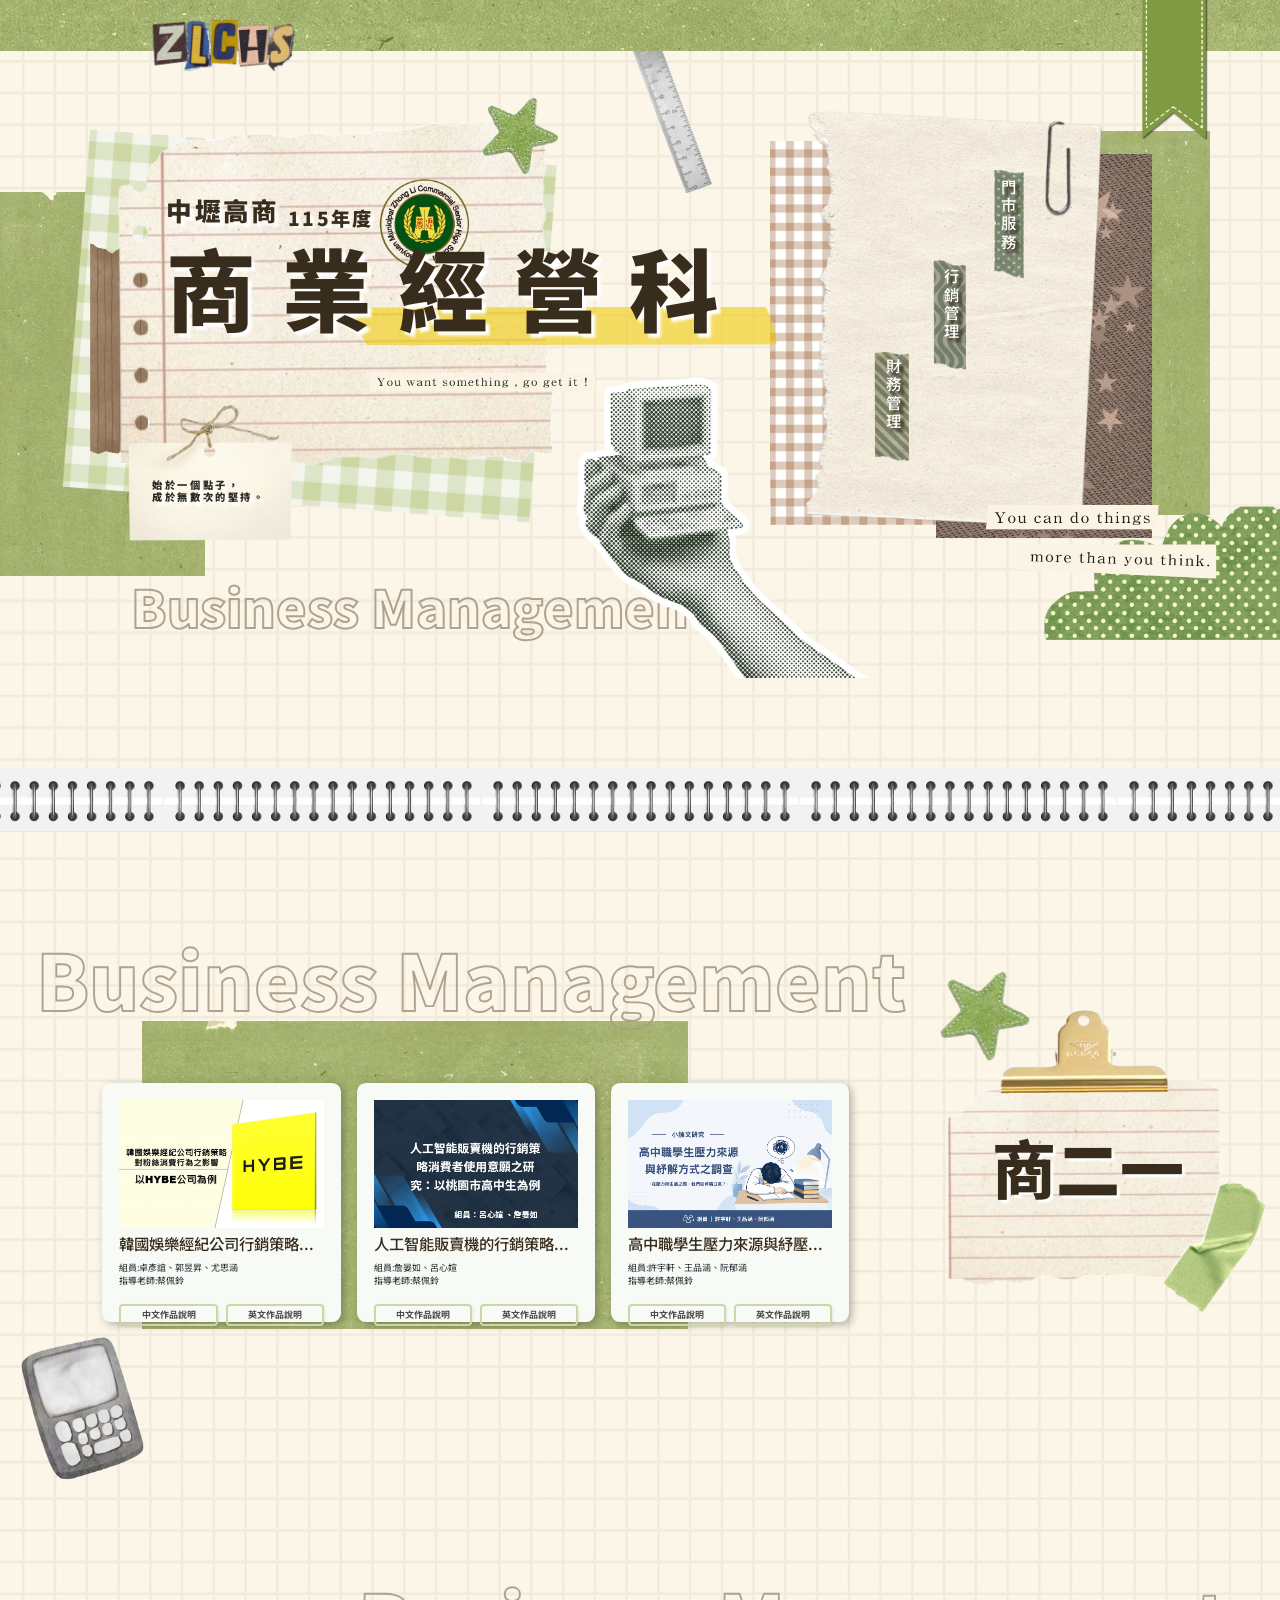
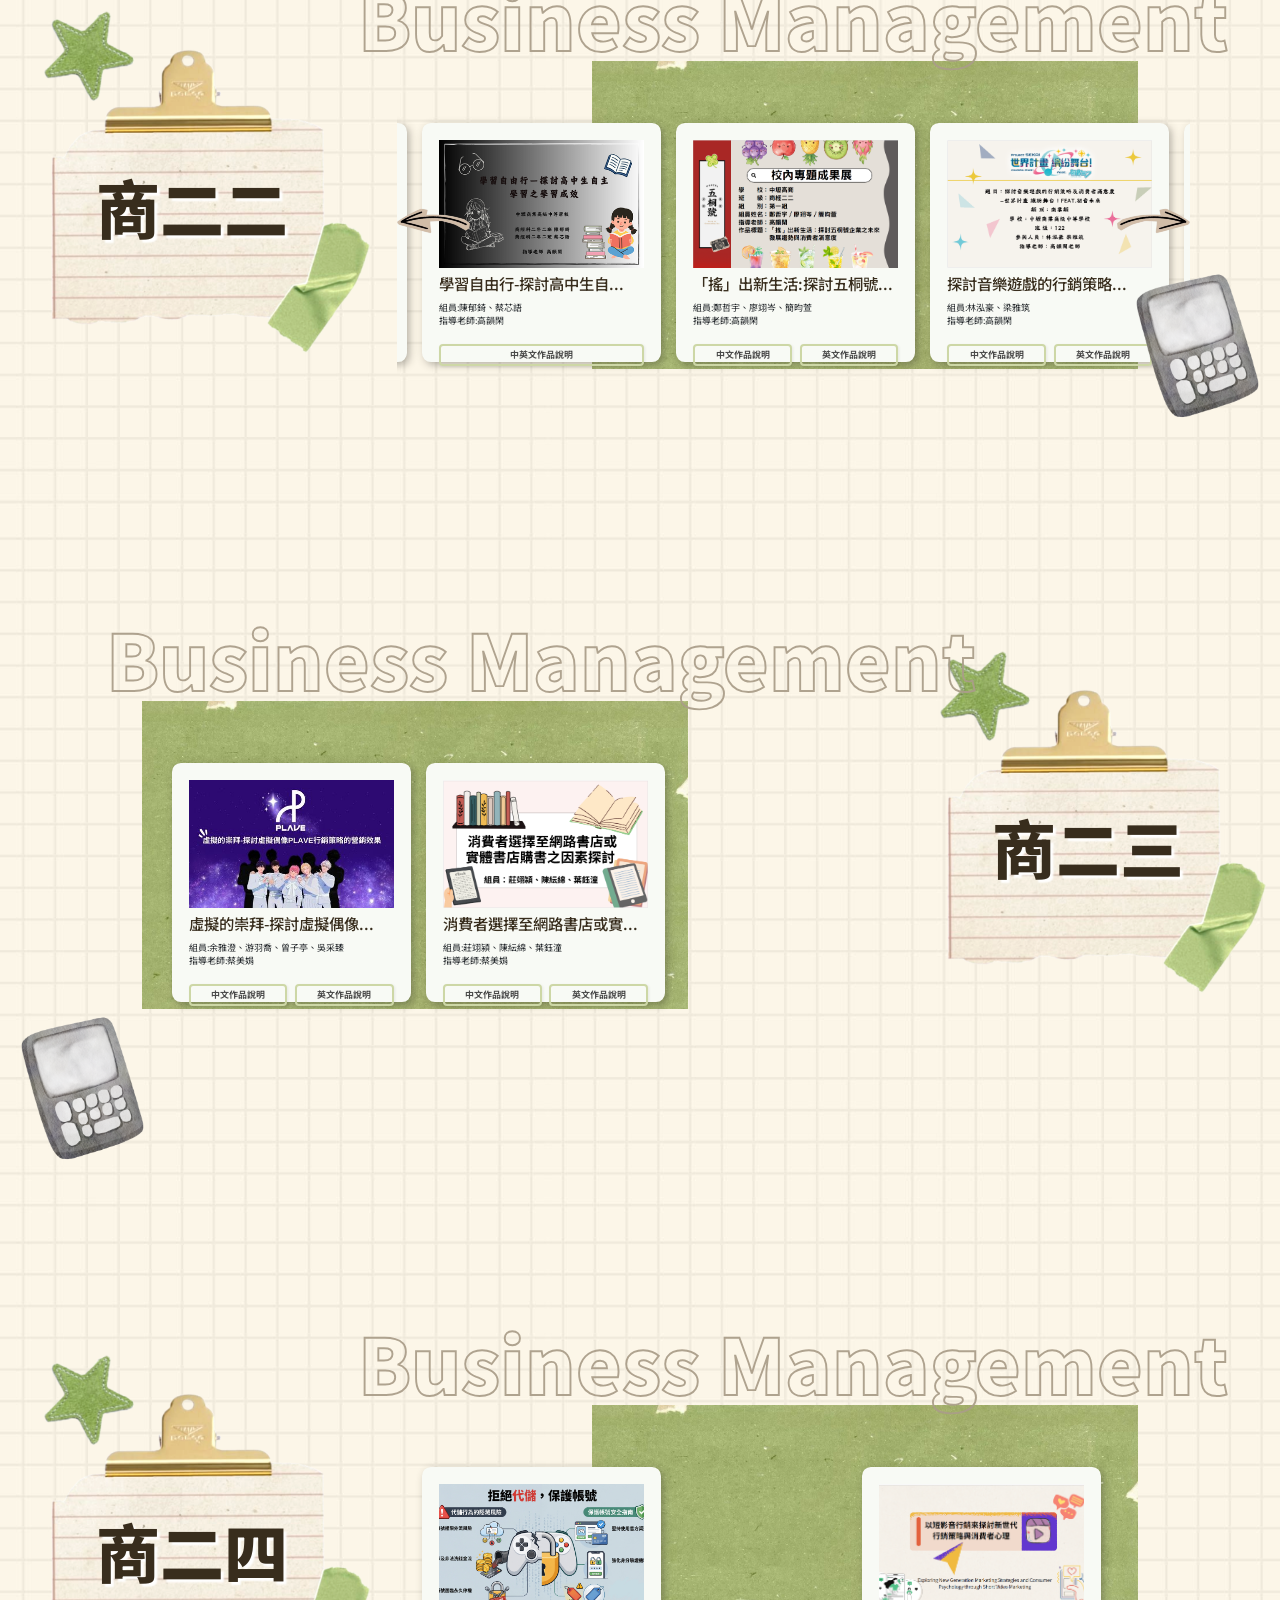
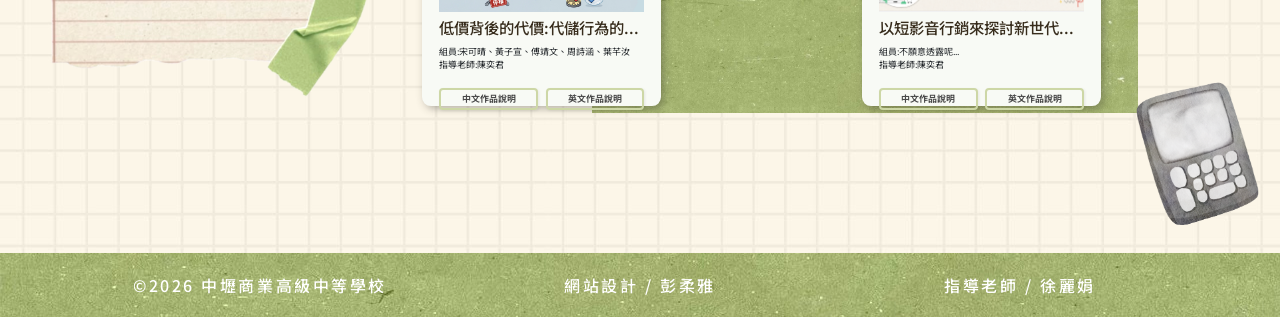
==== index-1.html @ 31d58d0d "Add files via upload" ====
<!DOCTYPE html>
<html lang="en">

<head>
  <meta charset="utf-8">
  <meta http-equiv="X-UA-Compatible" content="IE=edge">
  <meta name="viewport" content="width=device-width, initial-scale=1">
  <title>中壢高商成果展-商業經營科</title>
  <link href="css/bootstrap-5.3.8.css" rel="stylesheet">
  <link rel="preconnect" href="https://fonts.googleapis.com">
  <link rel="preconnect" href="https://fonts.gstatic.com" crossorigin>
  <link href="https://fonts.googleapis.com/css2?family=Noto+Sans+TC:wght@400;900&display=swap" rel="stylesheet">
  <link rel="stylesheet" href="https://cdn.jsdelivr.net/npm/swiper@11/swiper-bundle.min.css" />
  <link rel="stylesheet" href="css/style.css">
  <link rel="stylesheet" href="css/stylephone.css">
  <link rel="stylesheet" href="index.html">
  <link rel="stylesheet" href="index-2.html">
  <link rel="stylesheet" href="index-4.html">
</head>

<body>

  <nav class="navbar">
    <div class="nav-container">
      <a href="index.html" class="nav-logo">
        <img src="images/LOGO.png" alt="成果展 LOGO">
      </a>

    </div>
    <button class="MANUB button_container" id="toggle">
      <img src="images/Menu.png" alt="" class="MANU">
    </button>
  </nav>



  <div class="overlay" id="overlay">
    <button type="button" class="overlay-close">✕</button>
    <nav>
      <ul>
        <li><a href="index-1.html">商業經營科</a></li>
        <li><a href="index-2.html">國際貿易科</a></li>
        <li><a href="index-4.html">資料處理科</a></li>
        <li><a href="index.html">回首頁</a></li>
      </ul>
    </nav>
  </div>






  <div>
    <div class="section-top"></div>
    <div class="notebook-binder"></div>
    <div class="section-bottom"></div>
  </div>

  <section id="S0">
    <div class="S0T">
      <h1 class="S0T1">中壢高商 <sub>115年度</sub></h1><br>
      <h1 class="S0T2 BIGT">商業經營科</h1>
    </div>
    <h2 class="S0ET">Business Management</h2>
    <div>
      <img src="images/GOOD1.png" alt="" class="GOOD">
      <img src="images/GOOD2.png" alt="" class="GOOD2">
      <img src="images/BG-title.png" alt="" class="BG1">
      <img src="images/Green paper with left grid.png" alt="" class="BG2">
      <img src="images/left green paper.jpg" alt="" class="BG3">
      <img src="images/left green paper.jpg" alt="" class="BG8">
      <img src="images/Right Green Garden Dots of Clouds Paper.png" alt="" class="BG4">
      <img src="images/Right brown grid paper.jfif" alt="" class="BG7">
      <img src="images/Right brown star paper.png" alt="" class="BG6">
      <img src="images/Right white paper.png" alt="" class="BG5">
      <img src="images/School emblem.png" alt="" class="SCHOOL">
      <img src="images/mark.png" alt="" class="BIBI">
      <img src="images/tape.png" alt="" class="DAI2">


      <img src="images/green tape1.png" alt="" class="TT1">
      <h5 class="TT1 TTT">門<br>市<br>服<br>務</h5>
      <img src="images/green tape2.png" alt="" class="TT2">
      <h5 class="TT2 TTT">行<br>銷<br>管<br>理</h5>
      <img src="images/green tape3.png" alt="" class="TT3">
      <h5 class="TT3 TTT">財<br>務<br>管<br>理</h5>

      <img src="images/computer.png" alt="" class="DDD">
      <img src="images/ruler.png" alt="" class="ruler">
      <img src="images/Label.png" alt="" class="labelpaper">
      <h5 class="labelpaper LBT">始於一個點子，<br>成於無數次的堅持。</h5>
    </div>
  </section>

  <section id="S1">
    <div>
      <h1 class="STRRR">商二一</h1>
      <img src="images/SM-title.png" alt="" class="S1BG1">
      <h2 class="S1ET">Business Management</h2>
      <img src="images/右咖底.jfif" alt="" class="S1PHOTOBG" style="pointer-events: none !important; z-index: 1;">
      <img src="images/Lower green paper.jpg" alt="" class="S1PHOTOBG2"
        style="pointer-events: none !important; z-index: 1;">
    </div>

    <img src="images/calculator.png" class="adorn-L-1">


    <div class="carousel-section-1">
      <div class="carousel-container">
        <div class="swiper swiper-s1">
          <div class="swiper-wrapper">

            <div class="swiper-slide">
              <div class="photo">

                <img src="images/121-01-封.jpg" alt="照片1">

                <div class="photo-desc">
                  <h4>韓國娛樂經紀公司行銷策略...</h4>
                  <p>組員:卓彥誼、郭昱昇、尤思涵<br>指導老師:蔡佩鈴</p>
                </div>
                <div class="photo-buttons">
                  <a href="https://drive.google.com/file/d/12fS43kLxGUZCVprYsd-UBRw5vrFgcOxE/view?usp=sharing"
                    class="p-btn btn-slide" target="_blank">中文作品說明</a>
                  <a href="https://drive.google.com/file/d/1jZ7kNfwyOQwnmmurT25zo3vpKZniuUS_/view?usp=sharing"
                    class="p-btn btn-video" target="_blank">英文作品說明</a>
                </div>
              </div>
            </div>

            <div class="swiper-slide">
              <div class="photo">

                <img src="images/121-02-封.jpg" alt="照片2">

                <div class="photo-desc">
                  <h4>人工智能販賣機的行銷策略...</h4>
                  <p>組員:詹晏如、呂心媗<br>指導老師:蔡佩鈴</p>
                </div>
                <div class="photo-buttons">
                  <a href="https://drive.google.com/file/d/1VZL8INRFA2TCuuJnbAmezMTKLaK9kAHm/view?usp=sharing"
                    class="p-btn btn-slide" target="_blank">中文作品說明</a>
                  <a href="https://drive.google.com/file/d/1hFjEOc-gRJEGxgZlpGPuG_KptbMwL-xF/view?usp=sharing"
                    class="p-btn btn-video" target="_blank">英文作品說明</a>
                </div>
              </div>
            </div>

            <div class="swiper-slide">
              <div class="photo">

                <img src="images/121-03-封.JPG" alt="照片3">

                <div class="photo-desc">
                  <h4>高中職學生壓力來源與紓壓...</h4>
                  <p>組員:許宇軒、王品涵、阮郁涵<br>指導老師:蔡佩鈴</p>
                </div>
                <div class="photo-buttons">
                  <a href="https://drive.google.com/file/d/1ru2Dy6Odyyzer2QTGWu8CB1cLEusMMHx/view?usp=sharing"
                    class="p-btn btn-slide" target="_blank">中文作品說明</a>
                  <a href="https://drive.google.com/file/d/1nN2lYuHJerqzjEuvkB3BMSRcskixf4qc/view?usp=sharing"
                    class="p-btn btn-video" target="_blank">英文作品說明</a>
                </div>
              </div>
            </div>


          </div>
        </div>


      </div>
    </div>
    </div>
  </section>

  <section id="S2">
    <div>
      <h1 class="STLLL">商二二</h1>
      <img src="images/SM-title.png" alt="" class="S1BG2">
      <h2 class="S2ET">Business Management</h2>
      <img src="images/右咖底.jfif" alt="" class="S2PHOTOBG" style="pointer-events: none !important; z-index: 1;">
      <img src="images/Lower green paper.jpg" alt="" class="S2PHOTOBG2"
        style="pointer-events: none !important; z-index: 1;">

    </div>
    <img src="images/calculator.png" class="adorn-R">

    <div class="carousel-section-2">
      <div class="carousel-container">
        <div class="swiper swiper-s2">
          <div class="swiper-wrapper ">

            <div class="swiper-slide">
              <div class="photo">

                <img src="images/122-01-封面.png" alt="照片1">

                <div class="photo-desc">
                  <h4>「搖」出新生活:探討五桐號...</h4>
                  <p>組員:鄭哲宇、廖翊岑、簡昀萱<br>指導老師:高韻閑</p>
                </div>
                <div class="photo-buttons">
                  <a href="https://drive.google.com/file/d/1jYTlmbkck-EukeUP4HqJt61ES-Bo6Wlr/view?usp=sharing"
                    class="p-btn btn-slide" target="_blank">中文作品說明</a>
                  <a href="https://drive.google.com/file/d/120kRHw0H1Xhiyp4viBquq08ZGJAS75Pp/view?usp=sharing"
                    class="p-btn btn-video" target="_blank">英文作品說明</a>
                </div>
              </div>
            </div>

            <div class="swiper-slide">
              <div class="photo">

                <img src="images/122-02 封面 .png" alt="照片2">

                <div class="photo-desc">
                  <h4>探討音樂遊戲的行銷策略...</h4>
                  <p>組員:林泓豪、梁雅筑<br>指導老師:高韻閑</p>
                </div>
                <div class="photo-buttons">
                  <a href="https://drive.google.com/file/d/1q30xio-NUqg1wssndfU2HjceYVSd6Ta1/view?usp=sharing"
                    class="p-btn btn-slide" target="_blank">中文作品說明</a>
                  <a href="https://drive.google.com/file/d/17l5MCjnGg3E9NQrSsTE8hxE9eoquTOMh/view?usp=sharing"
                    class="p-btn btn-video" target="_blank">英文作品說明</a>
                </div>
              </div>
            </div>

            <div class="swiper-slide">
              <div class="photo">

                <img src="images/122-03-封面.png" alt="照片3">

                <div class="photo-desc">
                  <h4>探討網路影音的行銷策略...</h4>
                  <p>組員:徐湘妍、沈佳臻<br>指導老師:高韻閑</p>
                </div>
                <div class="photo-buttons">
                  <a href="https://drive.google.com/file/d/1N9SNJuPtw1hdMUIydWcqqrT_MX51MjPo/view?usp=sharing"
                    class="p-btn btn-slide" target="_blank">中文作品說明</a>
                  <a href="https://drive.google.com/file/d/1zpoklFjeYwMtZqoLFuluWyJy-gdaHhSd/view?usp=sharing"
                    class="p-btn btn-video" target="_blank">英文作品說明</a>
                </div>
              </div>
            </div>

            <div class="swiper-slide">
              <div class="photo">

                <img src="images/122-04-封面.PNG" alt="照片4">

                <div class="photo-desc">
                  <h4>學習自由行-探討高中生自...</h4>
                  <p>組員:陳郁錡、蔡芯語<br>指導老師:高韻閑</p>
                </div>
                <div class="photo-buttons">
                  <a href="https://drive.google.com/file/d/1XerqBQUWwdxIlD0RXqPyqvy7WtAE9hy4/view?usp=sharing"
                    class="p-btn btn-slide" target="_blank">中英文作品說明</a>
                </div>
              </div>
            </div>

            <div class="swiper-slide">
              <div class="photo">

                <img src="images/122-01-封面.png" alt="照片1">

                <div class="photo-desc">
                  <h4>「搖」出新生活:探討五桐號...</h4>
                  <p>組員:鄭哲宇、廖翊岑、簡昀萱<br>指導老師:高韻閑</p>
                </div>
                <div class="photo-buttons">
                  <a href="https://drive.google.com/file/d/1jYTlmbkck-EukeUP4HqJt61ES-Bo6Wlr/view?usp=sharing"
                    class="p-btn btn-slide" target="_blank">中文作品說明</a>
                  <a href="https://drive.google.com/file/d/120kRHw0H1Xhiyp4viBquq08ZGJAS75Pp/view?usp=sharing"
                    class="p-btn btn-video" target="_blank">英文作品說明</a>
                </div>
              </div>
            </div>

            <div class="swiper-slide">
              <div class="photo">

                <img src="images/122-02 封面 .png" alt="照片2">

                <div class="photo-desc">
                  <h4>探討音樂遊戲的行銷策略...</h4>
                  <p>組員:林泓豪、梁雅筑<br>指導老師:高韻閑</p>
                </div>
                <div class="photo-buttons">
                  <a href="https://drive.google.com/file/d/1q30xio-NUqg1wssndfU2HjceYVSd6Ta1/view?usp=sharing"
                    class="p-btn btn-slide" target="_blank">中文作品說明</a>
                  <a href="https://drive.google.com/file/d/17l5MCjnGg3E9NQrSsTE8hxE9eoquTOMh/view?usp=sharing"
                    class="p-btn btn-video" target="_blank">英文作品說明</a>
                </div>
              </div>
            </div>

            <div class="swiper-slide">
              <div class="photo">

                <img src="images/122-03-封面.png" alt="照片3">

                <div class="photo-desc">
                  <h4>探討網路影音的行銷策略...</h4>
                  <p>組員:徐湘妍、沈佳臻<br>指導老師:高韻閑</p>
                </div>
                <div class="photo-buttons">
                  <a href="https://drive.google.com/file/d/1N9SNJuPtw1hdMUIydWcqqrT_MX51MjPo/view?usp=sharing"
                    class="p-btn btn-slide" target="_blank">中文作品說明</a>
                  <a href="https://drive.google.com/file/d/1zpoklFjeYwMtZqoLFuluWyJy-gdaHhSd/view?usp=sharing"
                    class="p-btn btn-video" target="_blank">英文作品說明</a>
                </div>
              </div>
            </div>

            <div class="swiper-slide">
              <div class="photo">

                <img src="images/122-04-封面.PNG" alt="照片4">

                <div class="photo-desc">
                  <h4>學習自由行-探討高中生自...</h4>
                  <p>組員:陳郁錡、蔡芯語<br>指導老師:高韻閑</p>
                </div>
                <div class="photo-buttons">
                  <a href="https://drive.google.com/file/d/1XerqBQUWwdxIlD0RXqPyqvy7WtAE9hy4/view?usp=sharing"
                    class="p-btn btn-slide" target="_blank">中英文作品說明</a>
                </div>
              </div>
            </div>


          </div>
        </div>

        <div class="swiper-button-prev btn-photo s2-prev">
          <img src="images/left arrow.png" alt="上一張">
        </div>
        <div class="swiper-button-next btn-photo s2-next">
          <img src="images/right arrow.png" alt="下一張">
        </div>

      </div>
    </div>
  </section>

  <section id="S3">
    <div>
      <h1 class="STRRR ">商二三</h1>
      <img src="images/SM-title.png" alt="" class="S1BG3">
      <h2 class="S3ET">Business Management</h2>
      <img src="images/右咖底.jfif" alt="" class="S3PHOTOBG" style="pointer-events: none !important; z-index: 1;">
      <img src="images/Lower green paper.jpg" alt="" class="S3PHOTOBG2"
        style="pointer-events: none !important; z-index: 1;">
    </div>
    <img src="images/calculator.png" class="adorn-L-1">

    <div class="carousel-section-3">
      <div class="carousel-container">
        <div class="swiper swiper-s3">
          <div class="swiper-wrapper ">
            <div class="swiper-slide">
              <div class="photo">
                <img src="images/123-01-封.jpg" alt="照片1">
                <div class="photo-desc">
                  <h4>虛擬的崇拜-探討虛擬偶像...</h4>
                  <p>組員:余雅澄、游羽喬、曾子亭、吳采臻<br>指導老師:蔡美娟</p>
                </div>
                <div class="photo-buttons">
                  <a href="https://drive.google.com/file/d/1a_FKa4YyLUTXjFdWmJrqs6HB6MFXDXoE/view?usp=sharing"
                    class="p-btn btn-slide" target="_blank">中文作品說明</a>
                  <a href="https://drive.google.com/file/d/1Pa1OlIIWysS4eWFrAcvr8x-TFONOOX-P/view?usp=sharing"
                    class="p-btn btn-video" target="_blank">英文作品說明</a>
                </div>
              </div>
            </div>

            <div class="swiper-slide only2L">
              <div class="photo">
                <img src="images/123-02-封.png" alt="照片2">

                <div class="photo-desc">
                  <h4>消費者選擇至網路書店或實...</h4>
                  <p>組員:莊翊潁、陳紜綿、葉鈺潼<br>指導老師:蔡美娟</p>
                </div>
                <div class="photo-buttons">
                  <a href="https://drive.google.com/file/d/1bvRqxB8x1XKEEqnacZHBSjJikeEvZovq/view?usp=sharing"
                    class="p-btn btn-slide" target="_blank">中文作品說明</a>
                  <a href="https://drive.google.com/file/d/1CYlj1iglpdm03ZcmwThEnzrEIzJtJYnu/view?usp=sharing"
                    class="p-btn btn-video" target="_blank">英文作品說明</a>
                </div>
              </div>
            </div>


          </div>
        </div>


      </div>
    </div>
  </section>

  <section id="S2">
    <div>
      <h1 class="STLLL ">商二四</h1>
      <img src="images/SM-title.png" alt="" class="S1BG2">
      <h2 class="S2ET">Business Management</h2>
      <img src="images/右咖底.jfif" alt="" class="S2PHOTOBG" style="pointer-events: none !important; z-index: 1;">
      <img src="images/Lower green paper.jpg" alt="" class="S2PHOTOBG2"
        style="pointer-events: none !important; z-index: 1;">

    </div>
    <img src="images/calculator.png" class="adorn-R-1">

    <div class="carousel-section-2">
      <div class="carousel-container">
        <div class="swiper swiper-s2">
          <div class="swiper-wrapper ">

            <div class="swiper-slide ">
              <div class="photo">
                <img src="images/124-01_封面.jpeg" alt="照片1">
                <div class="photo-desc">
                  <h4>低價背後的代價:代儲行為的...</h4>
                  <p>組員:宋可晴、黃子宣、傅靖文、周詩涵、葉芊汝<br>指導老師:陳奕君</p>
                </div>
                <div class="photo-buttons">
                  <a href="https://drive.google.com/file/d/1yafY8vv4kwil8KkxnTc1oEr2MYXxxPZJ/view?usp=sharing"
                    class="p-btn btn-slide" target="_blank">中文作品說明</a>
                  <a href="https://drive.google.com/file/d/1uOKybsxgKtphqW5nP5VNWorx3ed_VSR7/view?usp=sharing"
                    class="p-btn btn-video" target="_blank">英文作品說明</a>
                </div>
              </div>
            </div>

            <div class="swiper-slide only2R">
              <div class="photo">
                <img src="images/124-04 封面.png" alt="照片2">
                <div class="photo-desc">
                  <h4>以短影音行銷來探討新世代...</h4>
                  <p>組員:不願意透露呢...<br>指導老師:陳奕君</p>
                </div>
                <div class="photo-buttons">
                  <a href="https://drive.google.com/file/d/1EHTsmWzQdqf_DUYmhfDhe-QzsFUSZ-wK/view?usp=sharing"
                    class="p-btn btn-slide" target="_blank">中文作品說明</a>
                  <a href="https://drive.google.com/file/d/1jdRBg2sJzdJKW1U3e_zcypoKeJ0Tnmcg/view?usp=sharing"
                    class="p-btn btn-video" target="_blank">英文作品說明</a>
                </div>
              </div>
            </div>

          </div>
        </div>

      </div>
    </div>
  </section>





  <footer class="text-center FOOTER">
    <div class="container">
      <div class="row">

        <div class="col-4">
          <p class="FOOTTT">©2026 中壢商業高級中等學校</p>
        </div>
        <div class="col-4">
          <p class="FOOTTT">網站設計 / 彭柔雅</p>
        </div>
        <div class="col-4">
          <p class="FOOTTT">指導老師 / 徐麗娟</p>
        </div>
      </div>
    </div>
  </footer>

  <script src="https://cdn.jsdelivr.net/npm/swiper@11/swiper-bundle.min.js"></script>

  <script>
    function checkScroll() {
      const navbar = document.querySelector('.navbar');
      const homeHeight = window.innerHeight;
      if (navbar) {
        if (window.scrollY < homeHeight) {
          navbar.classList.add('at-top');
        } else {
          navbar.classList.remove('at-top');
        }
      }
    }
    window.addEventListener('scroll', checkScroll);
    window.addEventListener('DOMContentLoaded', checkScroll);
  </script>

  <script>
    (function () {
      // ==========================================
      // 🍔 1. 滿版選單控制 (原封不動保留)
      // ==========================================
      var triggerBttn = document.getElementById('toggle'),
        overlay = document.getElementById('overlay'),
        closeBttn = document.querySelector('.overlay-close');

      function toggleOverlay() {
        if (overlay.classList.contains('open')) {
          overlay.classList.remove('open');
          overlay.classList.add('close');

          var onEndTransitionFn = function (ev) {
            if (ev.propertyName !== 'visibility') return;
            this.removeEventListener('transitionend', onEndTransitionFn);
            this.classList.remove('close');
          };
          overlay.addEventListener('transitionend', onEndTransitionFn);
        } else if (!overlay.classList.contains('close')) {
          overlay.classList.add('open');
        }
      }

      if (triggerBttn) { triggerBttn.addEventListener('click', toggleOverlay); }
      if (closeBttn) { closeBttn.addEventListener('click', toggleOverlay); }

      var menuLinks = overlay.querySelectorAll('nav ul li a');
      menuLinks.forEach(function (link) {
        link.addEventListener('click', function () {
          if (overlay.classList.contains('open')) { toggleOverlay(); }
        });
      });

      // ==========================================================================
      // 🛡️ 終極核心：全自動智慧張數裁剪與分流系統
      // ==========================================================================
      var wasDesktop = window.innerWidth > 768;

      function handleSwiperByCount(swiperContainerClass, prevBtnClass, nextBtnClass) {
        var container = document.querySelector(swiperContainerClass);
        if (!container) return; // 防呆：如果該頁面沒有這個班級，安全跳過不報錯

        var wrapper = container.querySelector('.swiper-wrapper');
        if (!wrapper) return;

        // 清除 Swiper 插件可能殘留的自動複製體，確保以 HTML 手寫的數量為絕對基準
        var oldClones = wrapper.querySelectorAll('.swiper-slide-duplicate');
        oldClones.forEach(function (el) { el.remove(); });

        // 數出這個班級在 HTML 裡總共放了幾張卡片（例如網頁組：18張、其他組：8張）
        var slides = wrapper.querySelectorAll('.swiper-slide');
        var totalCount = slides.length;

        // 🎯 智慧判定：卡片大於 3 張，代表這組有被你手動複製加倍過！
        var isDuplicated = totalCount > 3;
        var realCount = totalCount;

        if (isDuplicated) {
          // 網頁組在此會自動精準算出 18 / 2 = 9 張！
          // 其他組在此會自動精準算出  8 / 2 = 4 張！
          realCount = Math.ceil(totalCount / 2);
        }

        var prevBtn = document.querySelector(prevBtnClass);
        var nextBtn = document.querySelector(nextBtnClass);

        if (window.innerWidth > 768) {
          // 💻 電腦版：啟動 Swiper 輪播機制
          if (totalCount > 3) {
            var myswiper = new Swiper(swiperContainerClass, {
              slidesPerView: 3,
              centeredSlides: true,
              spaceBetween: 20,
              loop: true,
              loopSlides: totalCount, // 強迫克隆限制等於總張數，消滅 4 接 1 的物理 Bug
              grabCursor: true,
              navigation: {
                nextEl: nextBtnClass,
                prevEl: prevBtnClass,
              },
              freeMode: { enabled: false, sticky: true },
              observer: true,
              observeParents: true
            });

            // 載入 100 毫秒後強迫更新軌道，確保排版完美不歪斜
            setTimeout(function () {
              if (myswiper && myswiper.update) { myswiper.update(); }
            }, 100);

            if (prevBtn) prevBtn.style.display = 'block';
            if (nextBtn) nextBtn.style.display = 'block';

          } else {
            // 只有 1~3 張的照片，不啟動輪播，靠 CSS 自動置中
            container.classList.add('swiper-disabled-custom');
            if (prevBtn) prevBtn.style.display = 'none';
            if (nextBtn) nextBtn.style.display = 'none';
          }

        } else {
          // 📱 手機版：封鎖 Swiper 輪播，交由 CSS 直向排列，並啟用動態裁剪
          if (isDuplicated) {
            console.log(swiperContainerClass + " 手機版：偵測到加倍組（共 " + totalCount + " 張），動態留住前 " + realCount + " 張。");

            slides.forEach(function (slide, index) {
              if (index >= realCount) {
                // 精確隱藏後半段重複的部分（網頁組隱藏第10~18張；其他組隱藏第5~8張）
                slide.style.setProperty('display', 'none', 'important');
              } else {
                // 確保前半段真實的作品在手機上 100% 正常秀出來
                slide.style.setProperty('display', 'block', 'important');
              }
            });
          } else {
            // 本來就沒有重複的組別（<=3張），全數完整保留
            slides.forEach(function (slide) {
              slide.style.setProperty('display', 'block', 'important');
            });
          }

          // 手機版一律隱藏控制按鈕
          if (prevBtn) prevBtn.style.display = 'none';
          if (nextBtn) nextBtn.style.display = 'none';
        }
      }

      // ✨ 網頁載入時，不分青紅皂白，一律調用智慧裁剪函式去數張數
      window.addEventListener('DOMContentLoaded', function () {
        handleSwiperByCount('.swiper-s1', '.s1-prev', '.s1-next');
        handleSwiperByCount('.swiper-s2', '.s2-prev', '.s2-next');
        handleSwiperByCount('.swiper-s3', '.s3-prev', '.s3-next');
        handleSwiperByCount('.swiper-s4', '.s4-prev', '.s4-next');
        handleSwiperByCount('.swiper-s5', '.s5-prev', '.s5-next');
      });

      // RWD 跨越 768px 分界線時自動整頁重新整理，確保模式切換乾淨
      var resizeTimer;
      window.addEventListener('resize', function () {
        clearTimeout(resizeTimer);
        resizeTimer = setTimeout(function () {
          var isCurrentlyDesktop = window.innerWidth > 768;
          if (isCurrentlyDesktop !== wasDesktop) {
            window.location.reload();
          }
        }, 200);
      });
    })();
  </script>

  <script src="js/popper-2.11.8.min.js"></script>
  <script src="js/bootstrap-5.3.8.js"></script>
</body>

</html>
---- css/style.css ----
html, body {
    font-family: 'Noto Sans TC', sans-serif;
    background-color: #fcfaf2;
    width: 100%;
    overflow-x: hidden; /* 雙重鎖死 html 與 body，防止手機瀏覽器漏接 */
    position: relative;
}

/*--------------------------------------------------------------------------------------------
    導覽列            
-----------------------------------------*/




/* 1. 頂部固定導覽列 */
.navbar {
    position: fixed;
    top: 0;
    left: 0;
    width: 100%;
    height: 4vw;
    background-image: url(../images/Navigation\ bar.jpg);
    z-index: 1000; /* 確保導覽列永遠在最上層 */
    transition: background 0.3s ease;
}




.nav-container {
    width: 100%;        /* 寬度百分之百撐開 */
    max-width: none;     /* 取消最大寬度限制，讓它釋放邊界 */
    padding: 0 20px;     /* 左右只留 20px 的微小安全間距，如果想完全貼死可以改成 0 */
    height: 100%;
    
    display: flex;
    justify-content: space-between; /* 關鍵：這會把 LOGO 推到最左，選單推到最右 */
    align-items: center;
}

/* 左側 LOGO 圖片設定 */
.nav-logo img {
    height: 9vw; 
    width: auto;  
    display: block;
    margin-left: 9.3vw; /* 原 100pt */
    transition: transform 0.5s ease, height 0.5s ease; 
}

/* ==========================================
   🔥 新增：當網頁在最頂端（.at-top）時的 LOGO 放大效果
   ========================================== */
.navbar.at-top .nav-logo img {
    height: 10vw; 
    margin-top: 3vw; /* 原 40pt */
    animation: 
        breatheLOGO 1.2s ease infinite 3s;
}

@keyframes breatheLOGO {
    0% { transform: scale(1); } 
    10% { transform: scale(1); } 
    50% { transform: scale(1.04); }

    100% { transform: scale(1); }
}
/* 左側 LOGO 的 Hover 效果 (你原本的) */
/* 💡 加上 :not(.at-top) 可以讓它在頂端放大時不要再重複放大，畫面比較乾淨 */
.nav-logo img:hover {
    transform: scale(1.05);
}


/* ============ 下拉選單 ============ */

.MANU {
    position: fixed;
    top: -2vw; /* 原 -30pt */
    right: 4.6vw; /* 原 50pt */
    height: 13vw; /* 固定高度 */
    width: auto;  /* 寬度會根據圖片原本的比例，自動等比例縮放 */
    z-index: 1000; /* 確保導覽列永遠在最上層 */
    transition: background 0.3s ease;
    transition: all 0.3s ease;
    animation: 
        breatheMANU 1.2s ease infinite;
    
}


@keyframes breatheMANU {

    0% { transform: translateY(0vw); }
    10% { transform: translateY(0vw); } 
    50% { transform: translateY(1vw); 
    filter: drop-shadow(0 12px 12px rgba(255, 220, 106, 0.692)) ;}
  
    100% { transform: stranslateY(0vw); }
}


.MANU:hover{
    transform: translateY(1vw); /* 原 22.5pt */
}

.MANUB{
/* 💡 關鍵：把按鈕預設的灰色背景變成「透明」 */
    background-color: transparent;
    border: none;
}


/*--------------------------------------------------------------------------------------------
    首頁            
-----------------------------------------*/


#S0 {
    height: 64.8vw; /* 原 700pt */
    padding-top: 2vw;
   
    
    background-image: url(../images/background.jpg);
}

/* ============ 標題 ============ */
.S0T{
    position: relative;
    z-index: 20;
    color: #382d1d;
    top: 13vw; /* 原 130pt */
    left: 13vw; /* 原 140pt */
    text-shadow: 3pt 3pt 2pt #ffffff;
    font-family: 'Noto Sans TC', sans-serif;
    animation: 
        breathe 1.2s ease infinite 3s;
}

@keyframes breathe {
    0% { transform: scale(1); }
    10% { transform: scale(1); } 
    50% { transform: scale(1.02); }

    100% { transform: scale(1); }
}

.S0T1 {
    font-size: 2vw; /* 原 40pt */
    font-weight: 900;
    letter-spacing: 0.18vw; /* 原 2pt */
    overflow: hidden; 
    white-space: nowrap; 
    margin: 0; 
    line-height: 1.4;
    display: inline-block; 
    width: 0; 
    border-right: .15em solid transparent; 
    animation: typing 1s steps(30, end) 1.5s forwards; 
}

@keyframes typing {
    from { width: 0; }
    /* 💡 關鍵修改 2：建議改成文字實際的大小（或剛好容納的寬度），用百分比容易因為視窗縮放而切到字 */
    to { width: 20vw; } 
}


.BIBI {
    position: absolute;
    opacity: 0;
    bottom: 15.7vw; /* 原 170pt */
    top: 13vw; /* 原 139pt */
    left: 22vw; /* 原 260pt */
    height: 25vw; 
    width: auto;  
    z-index: 2; 
    transition: background 0.3s ease;
    animation: 
        moveInBBB 1s ease-out 2.5s forwards,
        breathe 1.5s ease infinite 3s;
        
        
}
@keyframes moveInBBB {
    from {
        transform: translateX(0.9vw); /* 原 10pt */
        opacity: 0; 
    }
    to {
        transform: translateX(0);
        opacity: 1;
    }
}

@keyframes floatUpDownBBB {
    0% {
        transform: rotate(0deg);
    }
  
    50% {
        transform: rotate(-2deg);
    }
    100% {
        transform: rotate(0deg);
    }
}


.S0T2 {
    font-size: 7vw; /* 原 100pt */
    font-weight: 900;
    letter-spacing: 0.18vw; /* 原 2pt */
    overflow: hidden; 
    white-space: nowrap; 
    margin: 0; 
    display: inline-block; 
    width: 0; 
    border-right: .15em solid transparent; 
    animation: typing2 1s steps(30, end) 2.2s forwards; 
}

@keyframes typing2 {
    from { width: 0; }
    to { width: 55vw; } /* 💡 依據你第二行字的長度調整這個固定寬度 */
}

.S0ET {
    position: absolute;
    top: 45vw; /* 原 0pt */
    left: 10.2vw; /* 原 110pt */
    font-size: 4vw; /* 原 90pt */
    font-weight: 1000; /* 修正原 pt 單位的語法錯誤 */
    color: transparent; 
    -webkit-text-stroke: 2px #aa9d89ef;
    font-family: 'Noto Sans TC', sans-serif;
    z-index: 2;
    animation: 
    moveInET 1.5s ease-out forwards,
    floatUpDownET 1s ease infinite 2.2s;
}


@keyframes moveInET {
    from {
        /* 網頁剛載入時，強制把貼紙推到螢幕左側外面（看你貼紙多寬，這裡用 -300px 確保藏好） */
        transform: translateY(100vw); 
        opacity: 0; /* 剛開始透明，效果比較柔和（選填） */
    }
    to {
        /* 滑入結束時，回到原本 CSS 設定的 left: 300pt 位置 */
        transform: translateY(0);
        opacity: 1;
    }
}

@keyframes floatUpDownET {
    0% {
        opacity: 1;
    }
   
    50% {
        opacity: 0.5;
    }
    
    100% {
        opacity: 1;
    }
}


.SCHOOL {
    position: absolute;
    opacity: 0;
    top: 13.5vw; /* 原 150pt */
    left: 29.5vw; /* 原 400pt */
    height: 8vw; 
    width: auto;  
    z-index: 2; 
    transition: background 0.3s ease;
    animation: 
        introBouncePlay 1s ease-out 3s forwards,
        floatUpDownR 4s ease infinite 2.2s;
}



/* 其他科系的標題 */
.BIGT{
    letter-spacing: 2vw;
}


.STRRR {
    position: absolute;
    top: 11.5vw;        /* 【關鍵】使其與背景圖的 top 基準點完全一致 */
    right: -3vw;        /* 【關鍵】使其與背景圖的 right 基準點完全一致 */
    
    /* 使用 margin 或者是 transform 來做局部微調重疊（數值皆用 vw 確保等比） */
    margin-top: 11.8vw;  
    margin-right: 10.5vw;
    
    z-index: 20;
    color: #382d1d;
    text-shadow: 3px 3px 2px #ffffff;
    font-family: 'Noto Sans TC', sans-serif;
    font-weight: 900;
    font-size: 5vw; 
    animation: floatUpDownMTT 2s ease infinite;
    white-space: nowrap;
}

.STLLL {
    position: absolute;
    top: 11.5vw;        /* 【關鍵】使其與背景圖的 top 基準點完全一致 */
    left: 3vw;        /* 【關鍵】使其與背景圖的 right 基準點完全一致 */
    
    /* 使用 margin 或者是 transform 來做局部微調重疊（數值皆用 vw 確保等比） */
    margin-top: 11.8vw;  
    margin-left: 4.5vw;
    
    z-index: 20;
    color: #382d1d;
    text-shadow: 3px 3px 2px #ffffff;
    font-family: 'Noto Sans TC', sans-serif;
    font-weight: 900;
    font-size: 5vw; 
    animation: floatUpDownMTT 2s ease infinite;
    white-space: nowrap;
}



.ST41{
    position: absolute;
    top: 11.5vw;        /* 【關鍵】使其與背景圖的 top 基準點完全一致 */
    right: -3vw;        /* 【關鍵】使其與背景圖的 right 基準點完全一致 */
    
    /* 使用 margin 或者是 transform 來做局部微調重疊（數值皆用 vw 確保等比） */
    margin-top: 11.8vw;  
    margin-right: 8.2vw;
    
    z-index: 20;
    color: #382d1d;
    text-shadow: 3px 3px 2px #ffffff;
    font-family: 'Noto Sans TC', sans-serif;
    font-weight: 900;
    font-size: 5vw; 
    animation: floatUpDownMTT 2s ease infinite;
    white-space: nowrap;

}

.ST42 {
    position: absolute;
    top: 11.5vw;        /* 【關鍵】使其與背景圖的 top 基準點完全一致 */
    left: 3vw;        /* 【關鍵】使其與背景圖的 right 基準點完全一致 */
    
    /* 使用 margin 或者是 transform 來做局部微調重疊（數值皆用 vw 確保等比） */
    margin-top: 11.8vw;  
    margin-left: 2vw;
    
    z-index: 20;
    color: #382d1d;
    text-shadow: 3px 3px 2px #ffffff;
    font-family: 'Noto Sans TC', sans-serif;
    font-weight: 900;
    font-size: 5vw; 
    animation: floatUpDownMTT 2s ease infinite;
    white-space: nowrap;
}

.ST43{
    position: absolute;
    top: 11.5vw;        /* 【關鍵】使其與背景圖的 top 基準點完全一致 */
    right: -3vw;        /* 【關鍵】使其與背景圖的 right 基準點完全一致 */
    
    /* 使用 margin 或者是 transform 來做局部微調重疊（數值皆用 vw 確保等比） */
    margin-top: 11.8vw;  
    margin-right: 5.5vw;
    
    z-index: 20;
    color: #382d1d;
    text-shadow: 3px 3px 2px #ffffff;
    font-family: 'Noto Sans TC', sans-serif;
    font-weight: 900;
    font-size: 5vw; 
    animation: floatUpDownMTT 2s ease infinite;
    white-space: nowrap;

}

.ST44 {
    position: absolute;
    top: 11.5vw;        /* 【關鍵】使其與背景圖的 top 基準點完全一致 */
    left: 3vw;        /* 【關鍵】使其與背景圖的 right 基準點完全一致 */
    
    /* 使用 margin 或者是 transform 來做局部微調重疊（數值皆用 vw 確保等比） */
    margin-top: 11.8vw;  
    margin-left: 0vw;
    
    z-index: 20;
    color: #382d1d;
    text-shadow: 3px 3px 2px #ffffff;
    font-family: 'Noto Sans TC', sans-serif;
    font-weight: 900;
    font-size: 5vw; 
    animation: floatUpDownMTT 2s ease infinite;
    white-space: nowrap;
}


/*--------------------------------------------------------------------------------------------
    商經 - 方案二：純 CSS 單位對齊法
--------------------------------------------------------------------------------------------*/

#S1 {
    position: relative;
    height: 50vw; 
    padding-top: 40px;
    padding-bottom: 25px;
    background-image: url(../images/background.jpg);
}

/* 讓圖片與文字使用完全一樣的 top 和 right 起點，並把 480px 換算成大約 33vw */
.S1BG1 {
    position: absolute;
    top: 10vw; 
    right: 0vw;        /* 修正起點 */
    width: 30vw;        /* 【關鍵】拋棄 480px，改用 vw 讓圖片大小能跟著視窗一起縮放！ */
    height: auto; 
    z-index: 0; 
    transition: background 0.3s ease;
    animation: floatUpDownMTT 2s ease infinite;
}

.S1T {
    position: absolute;
    top: 11.5vw;        /* 【關鍵】使其與背景圖的 top 基準點完全一致 */
    right: -3vw;        /* 【關鍵】使其與背景圖的 right 基準點完全一致 */
    
    /* 使用 margin 或者是 transform 來做局部微調重疊（數值皆用 vw 確保等比） */
    margin-top: 11.8vw;  
    margin-right: 6vw;
    
    z-index: 20;
    color: #382d1d;
    text-shadow: 3px 3px 2px #ffffff;
    font-family: 'Noto Sans TC', sans-serif;
    font-weight: 900;
    font-size: 5vw; 
    animation: floatUpDownMTT 2s ease infinite;
    white-space: nowrap;
}

.notebook-binder {
    position: absolute; 
    top: 60vw; 
    height: 5vw;         
    z-index: 10; 
    width: 100%;            
        
    background-image: url(../images/spiral\ bind\ journal\ book.jpg); 
    background-size: contain;     
    background-repeat: repeat-x; 
    background-position: center;  
}

.carousel-section-1 {
    position: relative;
    top: 12vw;
    left: 8vw;
    width: 100%;
    padding: 60px 0;
    background-color: transparent; 
}

@keyframes floatUpDownMTT {
    0%, 100% { transform: translateY(0); }
    50% { transform: translateY(0.5vw); }
}

/*--------------------------------------------------------------------------------------------
    國貿 - 方案二：純 CSS 單位對齊法
--------------------------------------------------------------------------------------------*/

#S2 {
    position: relative;
    height: 50vw; 
    padding-top: 40px;
    padding-bottom: 25px;
    background-image: url(../images/background.jpg);
}

/* 讓圖片與文字使用完全一樣的 top 和 right 起點，並把 480px 換算成大約 33vw */
.S1BG2 {
    position: absolute;
    top: 10vw; 
    left: 0vw;        /* 修正起點 */
    width: 30vw;        /* 【關鍵】拋棄 480px，改用 vw 讓圖片大小能跟著視窗一起縮放！ */
    height: auto; 
    z-index: 0; 
    transition: background 0.3s ease;
    animation: floatUpDownMTT 2s ease infinite;
}
.S2T {
    position: absolute;
    top: 11.5vw;        /* 【關鍵】使其與背景圖的 top 基準點完全一致 */
    left: 3vw;        /* 【關鍵】使其與背景圖的 right 基準點完全一致 */
    
    /* 使用 margin 或者是 transform 來做局部微調重疊（數值皆用 vw 確保等比） */
    margin-top: 11.8vw;  
    margin-right: 6vw;
    
    z-index: 20;
    color: #382d1d;
    text-shadow: 3px 3px 2px #ffffff;
    font-family: 'Noto Sans TC', sans-serif;
    font-weight: 900;
    font-size: 5vw; 
    animation: floatUpDownMTT 2s ease infinite;
    white-space: nowrap;
}

.carousel-section-2 {
    position: relative;
    top: 12vw;
    left: 33vw;
    width: 100%;
    padding: 60px 0;
    background-color: transparent; 
}

/*--------------------------------------------------------------------------------------------
    資處 - 方案二：純 CSS 單位對齊法
--------------------------------------------------------------------------------------------*/

#S3 {
    position: relative;
    height: 55vw; 
    padding-top: 40px;
    padding-bottom: 25px;
    background-image: url(../images/background.jpg);
}

/* 讓圖片與文字使用完全一樣的 top 和 right 起點，並把 480px 換算成大約 33vw */
.S1BG3 {
    position: absolute;
    top: 10vw; 
    right: 0vw;        /* 修正起點 */
    width: 30vw;        /* 【關鍵】拋棄 480px，改用 vw 讓圖片大小能跟著視窗一起縮放！ */
    height: auto; 
    z-index: 0; 
    transition: background 0.3s ease;
    animation: floatUpDownMTT 2s ease infinite;
}
.S3T {
    position: absolute;
    top: 11.5vw;        /* 【關鍵】使其與背景圖的 top 基準點完全一致 */
    right: -3vw;        /* 【關鍵】使其與背景圖的 right 基準點完全一致 */
    
    /* 使用 margin 或者是 transform 來做局部微調重疊（數值皆用 vw 確保等比） */
    margin-top: 11.8vw;  
    margin-right: 6vw;
    
    z-index: 20;
    color: #382d1d;
    text-shadow: 3px 3px 2px #ffffff;
    font-family: 'Noto Sans TC', sans-serif;
    font-weight: 900;
    font-size: 5vw; 
    animation: floatUpDownMTT 2s ease infinite;
    white-space: nowrap;
}

.carousel-section-3 {
    position: relative;
    top: 12vw;
    left: 8vw;
    width: 100%;
    padding: 60px 0;
    background-color: transparent; 
}



/*--------------------------------------------------------------------------------------------
    區塊四 - 方案二：純 CSS 單位對齊法
--------------------------------------------------------------------------------------------*/

#S4 {
    position: relative;
    height: 50vw; 
    padding-top: 40px;
    padding-bottom: 25px;
    background-image: url(../images/background.jpg);
}

/* 讓圖片與文字使用完全一樣的 top 和 right 起點，並把 480px 換算成大約 33vw */
.S4BG2 {
    position: absolute;
    top: 10vw; 
    left: 0vw;        /* 修正起點 */
    width: 30vw;        /* 【關鍵】拋棄 480px，改用 vw 讓圖片大小能跟著視窗一起縮放！ */
    height: auto; 
    z-index: 0; 
    transition: background 0.3s ease;
    animation: floatUpDownMTT 2s ease infinite;
}
.S4T {
    position: absolute;
    top: 11.5vw;        /* 【關鍵】使其與背景圖的 top 基準點完全一致 */
    left: 3vw;        /* 【關鍵】使其與背景圖的 right 基準點完全一致 */
    
    /* 使用 margin 或者是 transform 來做局部微調重疊（數值皆用 vw 確保等比） */
    margin-top: 11.8vw;  
    margin-right: 6vw;
    
    z-index: 20;
    color: #382d1d;
    text-shadow: 3px 3px 2px #ffffff;
    font-family: 'Noto Sans TC', sans-serif;
    font-weight: 900;
    font-size: 5vw; 
    animation: floatUpDownMTT 2s ease infinite;
    white-space: nowrap;
}

.carousel-section-4 {
    position: relative;
    top: 12vw;
    left: 33vw;
    width: 100%;
    padding: 60px 0;
    background-color: transparent; 
}




/* 全域共享動畫 */
@keyframes floatUpDownMTT {
    0%, 100% { transform: translateY(0); }
    50% { transform: translateY(0.5vw); }
}
/* ============ 首頁貼紙：純 CSS 終極等比對齊法（永不跑位） ============ */

/* --- 貼紙 1：DDD --- */
.DDD {
    position: absolute;
    top: 28vw;    /* 原 -10pt */
    left: 35vw;      /* 原 510pt */
    height: 25vw;    /* 原 450px：改用 vw，高度就會隨畫面放大縮小 */
    width: auto;       /* 寬度依然保持等比例自動計算 */
    z-index: 2; 
    
    transition: background 0.3s ease;
    animation: 
        moveInD 1s ease-out forwards,
        floatUpDownD 4s ease infinite 2.2s;
}

@keyframes moveInD {
    from {
        transform: translateY(40vw); 
        opacity: 0; 
    }
    to {
        transform: translateY(0);
        opacity: 1;
    }
}
@keyframes floatUpDownD {
    0%, 100% {
        transform: translateY(0);
    }
    50% {
        transform: translateY(0.5vw); /* 原 5pt 改為 0.5vw，讓漂浮律動也等比 */
    }
}

/* --- 貼紙 2：BG2 --- */
.BG2 {
    position: absolute;
    top: 8vw;       /* 原 120pt */
    left: -5.1vw;     /* 原 -120pt */
    height: 35vw;    /* 原 680px */
    width: auto;  
    z-index: 1; 
    transition: background 0.3s ease;
    opacity: 0; 
    animation: 
        moveIn2 1s ease-out 0.5s forwards,
        floatUpDown2 4s ease infinite 2.2s;
}

@keyframes moveIn2 {
    from {
        transform: translateX(-100vw); 
        opacity: 0; 
    }
    to {
        transform: translateX(0);
        opacity: 1;
    }
}
@keyframes floatUpDown2 {
    0%, 100% { transform: rotate(0deg); }
    50% { transform: rotate(-1.1deg); } /* 旋轉角度不需要改，因為角度不受視窗大小影響 */
}

/* --- 貼紙 3：BG1 --- */
.BG1 {
    position: absolute;
    top: 5vw;        /* 原 50pt */
    left: -5.3vw;       /* 原 -90pt */
    height: 35vw;    /* 原 680px */
    width: auto;  
    z-index: 2; 
    transition: background 0.3s ease;
    opacity: 0; 
    animation: 
        moveIn1 1s ease-out 0.5s forwards,
        floatUpDown1 4s ease infinite 2.2s;
}

@keyframes moveIn1 {
    from {
        transform: translateX(-100vw); 
        opacity: 0; 
    }
    to {
        transform: translateX(0);
        opacity: 1;
    }
}
@keyframes floatUpDown1 {
    0%, 100% { transform: rotate(0deg); }
    50% { transform: rotate(1.1deg); }
}

/* --- 貼紙 4：BG3 --- */
.BG3 {
    position: absolute;
    top: 15vw;       /* 原 220pt */
    left: -0.9vw;      /* 原 -10pt */
    height: 30vw;    /* 原 550px */
    width: auto;  
    z-index: 0; 
    transition: background 0.3s ease;
    opacity: 0; 
    animation: moveIn3 1s ease-out 0.5s forwards;
}

@keyframes moveIn3 {
    from {
        transform: translateX(-100vw); 
        opacity: 0; 
    }
    to {
        transform: translateX(0);
        opacity: 1;
    }
}

/* --- 貼紙 5：右下綠底 --- */
.BG4 {
    position: absolute;
    top: 37vw;       /* 原 0pt */
    right: 0vw;        /* 原 0pt */
    height: 13vw;    /* 原 280px */
    width: auto;  
    z-index: 1; 
    transition: background 0.3s ease;
    opacity: 0; 
    animation: moveIn4 1s ease-out 0.5s forwards;
}

@keyframes moveIn4 {
    from {
        transform: translateX(100vw); 
        opacity: 0; 
    }
    to {
        transform: translateX(0);
        opacity: 1;
    }
}

/* --- 貼紙 6：右迴紋針白 --- */
.BG5 {
    position: absolute;
    top: 7vw;     /* 原 55pt */
    right: 12.5vw;     /* 原 180pt */
    height: 35vw;    /* 原 700px */
    width: auto;  
    z-index: 0; 
    transition: background 0.3s ease;
    opacity: 0; 
    animation: moveIn5 1s ease-out 0.5s forwards,
    floatUpDown1 4s ease infinite 2.2s;
}

@keyframes moveIn5 {
    from {
        transform: translateX(100vw); 
        opacity: 0; 
    }
    to {
        transform: translateX(0);
        opacity: 1;
    }
}

/* --- 貼紙 7：BG6 --- */
.BG6 {
    position: absolute;
    top: 12vw;    /* 原 120pt */
    right: 10vw;     /* 原 160pt */
    height: 30vw;    /* 原 480px */
    width: auto;  
    z-index: 0; 
    transition: background 0.3s ease;
    opacity: 0; 
    animation: moveIn6 1s ease-out 0.5s forwards,
    floatUpDown2 4s ease infinite 2.2s;
}

@keyframes moveIn6 {
    from {
        transform: translateX(100vw); 
        opacity: 0; 
    }
    to {
        transform: translateX(0);
        opacity: 1;
    }
}

/* --- 貼紙 8：BG7 --- */
.BG7 {
    position: absolute;
    top: 11vw;       /* 原 110pt */
    right: 23vw;     /* 原 360pt */
    height: 30vw;    /* 原 480px */
    width: auto;  
    z-index: 0; 
    transition: background 0.3s ease;
    opacity: 0; 
    animation: moveIn7 1s ease-out 0.5s forwards,
    floatUpDown2 4s ease infinite 2.2s;
}

@keyframes moveIn7 {
    from {
        transform: translateX(100vw); 
        opacity: 0; 
    }
    to {
        transform: translateX(0);
        opacity: 1;
    }
}

/* --- 貼紙 9：BG8 --- */
.BG8 {
    position: absolute;
    top: 10.2vw;       /* 原 110pt */
    right: 5.5vw;      /* 原 50pt */
    height: 30vw;    /* 原 480px */
    width: auto;  
    z-index: 0; 
    transition: background 0.3s ease;
    opacity: 0; 
    animation: moveIn8 1s ease-out 0.5s forwards;
}

@keyframes moveIn8 {
    from {
        transform: translateX(100vw); 
        opacity: 0; 
    }
    to {
        transform: translateX(0);
        opacity: 1;
    }
}


/* --- DAI2（已修復動畫名稱不一致的問題） --- */
.DAI2 {
    position: absolute;
    top: 18vw;    /* 原 170pt */
    left: 4vw;       /* 原 70pt */
    height: 18.8vw;    /* 原 270px */
    width: auto;  
    z-index: 1; 
    transition: background 0.3s ease;
    opacity: 0;
    animation: 
        moveIn1 1s ease-out 0.5s forwards,
        floatUpDown1 2s ease infinite 2.2s;
}



/* --- ruler --- */
.ruler {
    position: absolute;
    top: -0vw;       /* 原 -30pt */
    left: 45vw;      /* 原 600pt */
    height: 17vw;    /* 原 350px */
    width: auto;  
    z-index: 2; 
    
    transition: background 0.3s ease;
    opacity: 0;
    animation: 
        moveInR 1s ease-out forwards,
        floatUpDownR 4s ease infinite 2.2s;
}

@keyframes moveInR {
    from {
        transform: translateY(-30vw); 
        opacity: 0; 
    }
    to {
        transform: translateY(0);
        opacity: 1;
    }
}


@keyframes floatUpDownR {
    0%, 100% {
        transform: translateY(0);
    }
    50% {
        transform: translateY(0.5vw); /* 原 5pt 修改為等比微漂浮 */
    }
}

/* --- TT1 --- */
.TTT{
    margin-right: 0.4vw;
    margin-top: 1.8vw;
    font-weight: 500;
    color: #ffffff;
    text-shadow: 3pt 3pt 2pt#382d1d;
}

.TT1 {
    position: absolute;
    top: 12vw;       /* 原 180pt */
    right: 20vw;     /* 原 310pt */
    height: 11vw;    /* 原 150px */
    width: auto;  
    z-index: 2; 
    font-size: 1.2vw;  /* 字體大小改為 vw 才會跟著螢幕縮放 */  
    letter-spacing: 0.2vw;
    opacity: 0;
    animation: 
        introBouncePlay 1s ease-out 3s forwards,
        floatUpDownTTT 4s ease infinite 2.2s;
}

/* --- TT2 --- */
.TT2 {
    position: absolute;
    top: 19vw;       /* 原 280pt */
    right: 24.5vw;     /* 原 380pt */
    height: 11vw;    /* 原 150px */
    width: auto;  
    z-index: 2; 
    font-size: 1.2vw;  /* 字體大小改為 vw */
    letter-spacing: 0.2vw;
    opacity: 0;
    animation: 
        introBouncePlay 1s ease-out 3s forwards,
        floatUpDownTTT 4s ease infinite 2.2s;
}

/* --- TT3 --- */
.TT3 {
    position: absolute;
    top: 26vw;       /* 原 380pt */
    right: 29vw;     /* 原 450pt */
    height: 11vw;    /* 原 150px */
    width: auto;  
    z-index: 2; 
    font-size: 1.2vw;  /* 字體大小改為 vw */
    letter-spacing: 0.2vw;
    opacity: 0;
    animation: 
        introBouncePlay 1s ease-out 3s forwards,
        floatUpDownTTT 4s ease infinite 2.2s;
}

/* 【優化】將 TT1~TT3 共用的動畫統一整理在下方，不重複定義 */

@keyframes floatUpDownTTT {
    0%, 100% {
        transform: translateY(0);
    }
    50% {
        transform: translateY(0.5vw) rotate(-2deg); /* 位移改用 vw，角度保留 */
    }
}

/* --- GOOD --- */
.GOOD {
    position: absolute;
    top: 24vw;       /* 原 280pt */
    left: 27vw;      /* 原 380pt */
    height: 12vw;    /* 原 270px */
    width: auto;  
    z-index: 10; 
    transition: background 0.3s ease;
    opacity: 0;  
    animation: 
        introBouncePlay 1s ease-out 3s forwards,
        floatUpDownTTT 4s ease infinite 2.2s;
}
/* ============================================================================================
    開場限定：彈跳一下定格動畫 (純 CSS 等比單位)
============================================================================================ */



@keyframes introBouncePlay {
    0% {
        transform: scale(0);   /* 剛開始完全隱形（從 0 開始長大） */
        opacity: 0;
    }
    40% {
        transform: scale(1.25); /* 快速衝到 1.25 倍大（造成視覺張力） */
        opacity: 1;
    }
    60% {
        transform: scale(0.92); /* 稍微縮小回彈（像橡皮糖一樣有彈性） */
    }
    75% {
        transform: scale(1.05); /* 再輕微擴張一點點 */
    }
    90% {
        transform: scale(1);    /* 回歸正常大小 */
    }
    100% {
        transform: scale(1);    /* 完美定格在原地 */
        opacity: 1;
    }
}

/* --- GOOD2 --- */
.GOOD2 {
    position: absolute;
    top: 36vw;     /* 原 50pt */
    left: 75vw;      /* 原 30pt */
    height: 12vw;    /* 原 280px */
    width: auto;  
    z-index: 10; 
    transition: background 0.3s ease;
    opacity: 0;  
    animation: 
        introBouncePlay 1s ease-out 3s forwards,
        floatUpDownTTT 4s ease infinite 2.2s;
}



/* --- labelpaper --- */
.labelpaper {
    position: absolute;
    top: 31.5vw;       /* 原 390pt */
    left: 10vw;      /* 原 150pt */
    height: 12vw;    /* 原 280px */
    width: auto;  
    z-index: 2; 
    font-size: 0.8vw;  /* 字體大小改為 vw */
    font-weight: 1000;
    letter-spacing: 0.2vw;
    color: #2d2b25;
    text-shadow: 0.3vw 0.3vw 0.2vw #ffffff;
    opacity: 0;  
    animation: 
        introBouncePlay 1s ease-out 3s forwards,
        floatUpDownTTT 4s ease infinite 2.2s;
}



/* --- LBT --- */
.LBT {
    margin-top: 4vw; /* 原 90pt */
    padding: 1.9vw;     /* 原 20pt */
}


/* ---------------------- */
/* ============================================================================================
    修正後的輪播與拍立得樣式：純 CSS 終極等比對齊法（永不跑位）
============================================================================================ */

/* 輪播主容器：控制寬度在 90% (不滿版)，並開啟相對定位給按鈕抓位置 */
.carousel-container {
    width: 90%;
    max-width: 58vw; 
    position: relative;
    
}



/* 拍立得卡片框：全面比例化，防止小螢幕擠壓變形 */
.photo {
    height: 10vw !important;    /* 原 200px 換算，維持完美拍立得比例 */
    width: 16vw !important;     /* 原 320px 換算，卡片會隨著螢幕大小等比例縮放 */
    z-index: 20;
    border: 1.4vw solid #f8faf5 !important;        /* 邊框改為等比縮放 */
    border-bottom: 7.4vw solid #f8faf5 !important; /* 底部完美等比留白 */
    border-radius: 0.7vw !important;
    box-shadow: 0.2vw 0.2vw 0.7vw rgba(45, 43, 37, 0.3) !important;
    transition: all 0.3s ease !important;
    cursor: grab;
    background-color: #f8faf5 !important;
    box-sizing: content-box !important; 
}

/* 照片本身：完美鋪滿拍立得內部 */
.photo img {
    width: 100% !important;
    height: 100% !important;
    display: block !important;
    object-fit: cover !important; 
}



/* 照片控制按鈕 (左右箭頭) */
.btn-photo {
    position: absolute !important;
    top: 50% !important;
    transform: translateY(-50%) !important;
    height: 2vw !important; /* 按鈕尺寸等比縮放，原 50px */
    width: auto !important;
    cursor: pointer !important;
    z-index: 100 !important;
    opacity: 1 !important; 
    transition: all 0.2s ease !important;
}

.btn-photo img {
    width: 100% !important;
    height: 100% !important;
    object-fit: cover !important;
    display: block !important;
}

/* 完美掛在容器的最左邊與最右邊外側 (使用百分比或 px 確保小螢幕不失蹤) */
.swiper-button-prev.btn-photo {
    left: -2vw !important;
    
}
.swiper-button-next.btn-photo {
    right: -2vw !important;
}

/* 隱藏 Swiper 預設的大藍色原生箭頭 */
.btn-photo:after {
    display: none !important; 
}

.btn-photo:hover {
    transform: translateY(-50%) scale(1.1) !important;
}






/* -------------照片下按鈕-------------- */

.photo-desc{
    font-size: 0.7vw;  
}

.photo-desc h4{
    color: #382d1d;
    margin-top: 0.5vw;
    font-weight: 500;
    font-size: 1.2vw;
}


/* 4. 三個超連結按鈕容器 */
.photo-buttons {
    display: flex;
    justify-content: space-between;
    width: 100%;             /* 寬度與文字同寬 */
    gap: 0.6vw;              /* 按鈕之間的間距 */
    margin-top: auto;        /* 如果文字長度不同，強迫按鈕在底部對齊 */
    
}

/* 按鈕基礎樣式（手帳便利貼標籤風） */
.p-btn {
    flex: 1;                 /* 三個按鈕均分寬度 */
    text-align: center;
    padding: 0.2vw 0.2vw;    /* 上下內邊距 */
    font-size: 0.7vw;        /* 字體隨著螢幕等比例縮放 */
    font-weight: bold;
    color: #4a4a4a;
    text-decoration: none !important; /* 移除超連結底線 */
    background-color: #fcfaf200; /* 淺米色底 */
    border: 2px solid #cdd7a6; /* 文青風邊框色 */
    border-radius: 4px;      /* 微圓角 */
    box-shadow: 1px 1px 3px rgba(0,0,0,0.08);
    transition: all 0.2s ease;
    white-space: nowrap;     /* 防止按鈕內文字斷行擠壓 */
}

/* 按鈕滑鼠懸停效果 */
.p-btn:hover {
    transform: translateY(-2px); /* 獨立微幅浮起 */
    box-shadow: 1px 3px 6px rgba(0,0,0,0.12);
    color: #ffffff !important;   /* 懸停時字體變白色 */
}

/* 為三個按鈕設定專屬的繽紛手帳色系 (您可以隨喜好調整顏色) */
.btn-slide:hover {
    background-color: #819a44 !important; /* 櫻花粉紅 */
    border-color: #819a44 !important;
}
.btn-video:hover {
    background-color: #819a44 !important; /* 薄荷粉綠 */
    border-color: #819a44 !important;
}
.btn-report:hover {
    background-color: #819a44 !important; /* 粉天鵝藍 */
    border-color: #819a44 !important;
}


/* 💡 當照片只有 1~3 張、停用 Swiper 時的智慧置中排版補丁 */
.swiper.swiper-disabled-custom {
    overflow: visible !important; 
}

.swiper.swiper-disabled-custom .swiper-wrapper {
    display: flex !important;
    justify-content: center !important; /* 核心：1~3張時，不管是幾張都絕對置中 */
    gap: 20px !important;              /* 保持原有的間距 */
    transform: none !important;        /* 關閉 Swiper 的位移 */
    width: 100% !important;
}

.swiper.swiper-disabled-custom .swiper-slide {
    /* 確保寬度與原本一次看3張（扣掉間距）的比例完全一致 */
    width: calc((100% - 40px) / 3) !important; 
    flex-shrink: 0 !important;
    
}

/* 💡 當照片不足 4 張、停用 Swiper 時的智慧置中排版補丁 */
.swiper.swiper-disabled-custom {
    overflow: visible !important; 
}

.swiper.swiper-disabled-custom .swiper-wrapper {
    display: flex !important;
    justify-content: center !important; /* 1~3張時，不管是幾張都絕對置中 */
    gap: 20px !important;              /* 保持原有的間距 */
    transform: none !important;        /* 關閉 Swiper 的位移 */
    width: 100% !important;
}

.swiper.swiper-disabled-custom .swiper-slide {
    width: calc((100% - 40px) / 3) !important; 
    flex-shrink: 0 !important;
    
}

/* 💻 電腦版 4張以上智慧防空白強力修正補丁 */
@media screen and (min-width: 769px) {
    .swiper:not(.swiper-disabled-custom) .swiper-wrapper {
        display: flex !important;
        width: max-content !important; /* 確保加倍後的圖片可以無限向右橫向延伸，絕對不被父層擠壓產生空白 */
    }
}


.swiper-slide{
    transition: transform 0.5s ease;
    box-shadow: 5pt 3pt 5pt #2d2b250c;
    
}


/* 滑鼠碰到任何作品卡片時，整張圖一起乾淨俐落地浮起來 */
.swiper-slide:hover {
    transform: translateY(-6px) !important;
    box-shadow: 5pt 3pt 5pt #2d2b2538;
}

.only2L{
    margin-right: 9VW;
}

.only2R{
    margin-left: 14.5VW;
}

.only2R2{
    margin-left: 5.5VW;
}




/* --- FOOTER --- */
.FOOTER {
    height: 5vw; /* 原 150pt */
    background-image: url(../images/Navigation\ bar.jpg);
}

.FOOTTT{
    color: #ffffff;
    margin-top: 1.5vw;
    letter-spacing: 0.2vw;
    font-weight: 500;
  
}

/* ============================================================================================
    各科別背景裝飾大圖與空心大文字（全面等比縮放防止破版）
============================================================================================ */

/* --- S1 (商經科) 背景裝飾 --- */
.S1PHOTOBG {
    position: absolute;
    top: 12vw;       /* 原 0pt */
    left: 7.4vw;       /* 原 800pt -> 修正對齊 80pt 換算 */
    height: 30vw;    /* 原 580px */
    width: auto;  
    z-index: 0; 
}
.S1PHOTOBG2 {
    position: absolute;
    top: 15vw;     /* 原 20pt */
    left: 11.1vw;      /* 原 120pt */
    height: 24vw;    /* 原 350px */
    width: auto;  
    z-index: -1; 
}

/* --- S2 (國貿科) 背景裝飾 --- */
.S2PHOTOBG {
    position: absolute;
    top: 12vw;      /* 原 130pt */
    right: 7.4vw;      /* 原 80pt */
    height: 30vw;    /* 原 580px */
    width: auto;  
    z-index: 0; 
}
.S2PHOTOBG2 {
    position: absolute;
    top: 15vw;    /* 原 150pt */
    right: 11.1vw;     /* 原 130pt */
    height: 24vw;    /* 原 350px */
    width: auto;  
    z-index: -1; 
}

/* --- S3 (資處科) 背景裝飾 --- */
.S3PHOTOBG {
    position: absolute;
    top: 12vw;      /* 原 150pt -> 對齊你提供的樣式 */
    left: 7.4vw;       /* 原 80pt */
    height: 30vw;    /* 原 580px */
    width: auto;  
    z-index: 0; 
}
.S3PHOTOBG2 {
    position: absolute;
    top: 15vw;    /* 原 220pt */
    left: 11.1vw;      /* 原 120pt */
    height: 24vw;    /* 原 350px */
    width: auto;  
    z-index: -1; 
}

/* --- S4背景裝飾 --- */
.S4PHOTOBG {
    position: absolute;
    top: 12vw;      /* 原 130pt */
    right: 7.4vw;      /* 原 80pt */
    height: 30vw;    /* 原 580px */
    width: auto;  
    z-index: 0; 
}
.S4PHOTOBG2 {
    position: absolute;
    top: 15vw;    /* 原 150pt */
    right: 11.1vw;     /* 原 130pt */
    height: 24vw;    /* 原 350px */
    width: auto;  
    z-index: -1; 
}



/* --- 各科超大空心背景英文字 --- */
.S1ET {
    position: absolute;
    top: 8vw;    /* 原 290pt */
    left: 2.8vw;       /* 原 30pt */
    font-size: 6vw;  /* 超大字體等比縮放，原 90pt，大螢幕霸氣、小螢幕不爆版 */
    font-weight: 1000;
    color: transparent; 
    -webkit-text-stroke: 0.15vw #aa9d89ef; /* 空心線條粗細改為等比 */
    font-family: 'Noto Sans TC', sans-serif;
    z-index: 2;
    animation:floatUpDownET 1s ease infinite ; 
    
}

.S2ET {
    position: absolute;
    top: 8vw;    /* 原 370pt */
    left: 28vw;        /* 原 410pt */
    font-size: 6vw;  /* 原 90pt */
    font-weight: 1000;
    color: transparent; 
    -webkit-text-stroke: 0.15vw #aa9d89ef;
    font-family: 'Noto Sans TC', sans-serif;
    z-index: 2;
    animation:floatUpDownET 1s ease infinite ;    
    
}

.S3ET {
    position: absolute;
    top: 8vw;    /* 原 460pt */
    left: 8.3vw;       /* 原 90pt */
    font-size: 6vw;  /* 原 90pt */
    font-weight: 1000;
    color: transparent; 
    -webkit-text-stroke: 0.15vw #aa9d89ef;
    font-family: 'Noto Sans TC', sans-serif;
    z-index: 2;
    animation:floatUpDownET 1s ease infinite ;     
    
}





.adorn-L {
    position: absolute;
    top: 30vw;     /* 原 20pt */
    left: -6vw;      /* 原 120pt */
    height: 14vw;    /* 原 350px */
    width: auto;  
    z-index: 2;
}


.adorn-R {
    position: absolute;
    top: 30vw;    /* 原 150pt */
    right: -6vw;     /* 原 130pt */
    height: 14vw;    /* 原 350px */
    width: auto;  
    
    z-index: 2;
}


.adorn-L-1 {
    position: absolute;
    top: 38vw;     /* 原 20pt */
    left: -6vw;      /* 原 120pt */
    height: 14vw;    /* 原 350px */
    width: auto;  
    z-index: 2;
}

.adorn-R-1 {
    position: absolute;
    top: 35vw;    /* 原 150pt */
    right: -6vw;     /* 原 130pt */
    height: 14vw;    /* 原 350px */
    width: auto;  
    
    z-index: 2;
}




/* -------------------------------- */
@import url(https://fonts.googleapis.com/css?family=Vollkorn|Roboto);


.button_container {
  position: fixed;
  top: 5%;
  right: 2%;
  height: 27px;
  width: 35px;
  cursor: pointer;
  z-index: 100;
  transition: opacity 0.25s ease;
}
.button_container:hover {
  opacity: 0.7;
}
.button_container.active .top {
  transform: translateY(10px) translateX(0) rotate(45deg);
  background: #fff;
}
.button_container.active .middle {
  opacity: 0;
  background: #fff;
}
.button_container.active .bottom {
  transform: translateY(-10px) translateX(0) rotate(-45deg);
  background: #fff;
}
.button_container span {
  background: #b1e08c;
  border: none;
  height: 5px;
  width: 100%;
  position: absolute;
  top: 0px;
  left: 0;
  transition: all 0.35s ease;
  cursor: pointer;
}
.button_container span:nth-of-type(2) {
  top: 10px;
}
.button_container span:nth-of-type(3) {
  top: 20px;
}

.overlay {
  position: fixed;
  top: 0;
  left: 0;
  width: 100%;
  height: 100%;
  opacity: 1;
  visibility: hidden;
  transition: opacity 0.35s, visibility 0.35s, width 0.35s;
  z-index: 200;
}
.overlay:before {
  content: "";
  background: #ccd7a7;
  left: -55%;
  top: 0;
  width: 50%;
  height: 100%;
  position: absolute;
  transition: left 0.35s ease;
}
.overlay:after {
  content: "";
  background: #ccd7a7;
  right: -55%;
  top: 0;
  width: 50%;
  height: 100%;
  position: absolute;
  transition: all 0.35s ease;
}
.overlay.open {
  opacity: 0.9;
  visibility: visible;
  height: 100%;
}
.overlay.open:before {
  left: 0;
}
.overlay.open:after {
  right: 0;
}
.overlay.open li {
  -webkit-animation: fadeInRight 0.5s ease forwards;
          animation: fadeInRight 0.5s ease forwards;
  -webkit-animation-delay: 0.35s;
          animation-delay: 0.35s;
}
.overlay.open li:nth-of-type(2) {
  -webkit-animation-delay: 0.45s;
          animation-delay: 0.45s;
}
.overlay.open li:nth-of-type(3) {
  -webkit-animation-delay: 0.55s;
          animation-delay: 0.55s;
}
.overlay.open li:nth-of-type(4) {
  -webkit-animation-delay: 0.65s;
          animation-delay: 0.65s;
}
.overlay nav {
  position: relative;
  height: 70%;
  top: 50%;
  transform: translateY(-50%);
  font-size: 50px;
  font-family: "Vollkorn", serif;
  font-weight: 400;
  text-align: center;
  z-index: 100;
}
.overlay ul {
  list-style: none;
  padding: 0;
  margin: 0 auto;
  display: inline-block;
  position: relative;
  height: 100%;
}
.overlay ul li {
  display: block;
  height: 25%;
  height: calc(100% / 4);
  min-height: 50px;
  position: relative;
  opacity: 0;
}
.overlay ul li a {
  display: block;
  position: relative;
  color: #372e1b;
  text-decoration: none;
  font-weight: 1000;
  overflow: hidden;
}
.overlay ul li a:hover:after, .overlay ul li a:focus:after, .overlay ul li a:active:after {
  width: 100%;
}
.overlay ul li a:after {
  content: "";
  position: absolute;
  bottom: 0;
  left: 50%;
  width: 0%;
  transform: translateX(-50%);
  height: 3px;
  background: #fff;
  transition: 0.35s;
}

@-webkit-keyframes fadeInRight {
  0% {
    opacity: 0;
    left: 20%;
  }
  100% {
    opacity: 1;
    left: 0;
  }
}

@keyframes fadeInRight {
  0% {
    opacity: 0;
    left: 20%;
  }
  100% {
    opacity: 1;
    left: 0;
  }
}


/* ----------------------- */
/* ==========================================================================
   💛 款式一：升級版文青紙膠帶（3D 衝出框框款）
   ========================================================================== */
.swiper-slide.award-item {
    position: relative;
    
    /* 🔥 核心關鍵：允許裝飾物超出卡片方框！否則衝出去的部分會變隱形 */
    overflow: visible !important; 
    
    /* 得獎卡片的黃色溫柔琥珀柔光微調（配合貼紙稍微增強） */
    box-shadow: 0 8px 30px rgba(252, 235, 179, 0.5) !important;
    
}



.swiper-slide.award-item::after {
    /* 🔮 核心魔術：動態抓取 HTML 裡面 data-award 的文字內容 */
    content: attr(data-award);
    
    position: absolute;
    top: 1px;   /* 往上衝出框框 */
    left: -0.5vw;  /* 往左衝出框框 */
    z-index: 999; 
    
    /* 樣式保持你最愛的文青淡黃色調 */
    background: rgba(255, 244, 191, 0.95); 
    color: #574a2a;                       
    font-size: 0.8vw;
    font-weight: bold;
    letter-spacing: 1.5px;                 
    
    /* 這裡稍微調整一下：上下 6px，左右 16px，這樣字數不同時，膠帶寬度會自動適應，而且一樣好看 */
    padding: 6px 16px;                    
    
    /* 虛線手作撕裂感 */
    border-left: 2px dashed rgba(255, 255, 255, 0.7);
    border-right: 2px dashed rgba(255, 255, 255, 0.7);
    
    /* 帥氣的傾斜度 */
    transform: rotate(-10deg);
    
    /* 立體影子 */
    box-shadow: -3px 4px 10px rgba(0, 0, 0, 0.12);
}

/* ==========================================================================
   🚀 解決 Swiper 輪播切邊問題（讓 3D 紙膠帶順利衝出框框）
   ========================================================================== */
.swiper, .swiper-container {
    /* 1. 核心魔法：四週擴展 25px 的安全保護區，讓凸出的膠帶有地方安放 */
    padding: 25px !important;
    
    /* 2. 核心魔法：用負值 margin 把外框往外拉，抵消 padding，保證照片卡片原本的位置 100% 準確不動 */
    margin: -25px !important;
}
---- css/stylephone.css ----
@media screen and (max-width: 768px) {
    
.BG3, .BG4, .BG5, .BG6, .BG7, .BG8, .DAI2, .TT1, .TT2, .TT3, .GOOD, .GOOD2, 
.ruler, .notebook-binder, .labelpaper, .S1PHOTOBG, .S1PHOTOBG2, .S2PHOTOBG, .S2PHOTOBG2,.S3PHOTOBG, .S3PHOTOBG2, 
.S1ET, .S2ET, .S3ET{
        display: none !important; /* 這樣它們在手機版就會完全消失不見 */
    }



/* ------------------------------ */
    
    /* 🟢 舊的 :nth-child(n+5) 已移除！現在完全交給上面 index-4.html 的智慧 JS 去動態分配 */
    
    /* 強制恢復手機版 wrapper 彈性直向排列的必備底子 (這段保留) */
    .swiper-wrapper {
        display: flex !important;
        flex-direction: column !important;
        transform: none !important;
        width: 100% !important;
        height: auto !important;
    }
    
    .swiper-slide {
        width: 100% !important;
        margin-bottom: 30px !important; 
        clear: both;
    }


    /* 🌟 核心修正：強制還原手機版 wrapper 彈性盒模型與所有照片卡片置中 
       在這裡我們加上了 margin: 0 auto !important 並且清空任何可能影響偏移的 class 作用 */
    .swiper-s1 .swiper-wrapper,
    .swiper-s2 .swiper-wrapper,
    .swiper-s3 .swiper-wrapper,
    .swiper-s4 .swiper-wrapper,
    .swiper-s5 .swiper-wrapper {
        display: flex !important;
        flex-direction: column !important;
        align-items: center !important;     /* 關鍵：確保在手機上垂直堆疊時完全水平居中 */
        justify-content: center !important;
        gap: 35px !important;               /* 卡片跟卡片之間的上下安全距離 */
        transform: none !important;
        width: 100% !important;
        height: auto !important;
    }

    /* 確保每一張卡片在手機版都是乾乾淨淨、100% 滿版置中，徹底消滅電腦版的偏移 class 影響 */
    .swiper-s1 .swiper-slide,
    .swiper-s2 .swiper-slide,
    .swiper-s3 .swiper-slide,
    .swiper-s4 .swiper-slide,
    .swiper-s5 .swiper-slide,
    .only2R2, .only2R {
        width: 100% !important;             /* 手機版卡片撐滿螢幕寬度 */
        max-width: 500px !important;        /* 設定手機版最大美觀寬度，防止在大螢幕手機上太寬 */
        height: auto !important;
        opacity: 1 !important;
        transform: none !important;
        margin: 0 auto !important;          /* 關鍵：靠這行強迫兩張照片的區塊在手機版徹底水平居中 */
        box-shadow: 0 4px 15px rgba(0,0,0,0.08) !important;
        background: #fff !important;
        display: block !important;
        position: relative !important;
        left: 0 !important;                 /* 清除可能寫死在電腦版的左右位移 */
        right: 0 !important;
    }

    /* 調整區塊高度，讓它隨卡片數量多寡自動撐高 */
    #S1, #S2, #S3, #S4, #S5 {
        height: auto !important;
        padding: 50px 20px 80px 20px !important;
    }



@media screen and (max-width: 768px) {
    /* 📱 手機版：國二四留下前 5 張原始照片，從第 6 張開始完美隱形不留痕跡 */
    .swiper-s2 .swiper-wrapper .swiper-slide:nth-child(n+6) {
        display: none !important;
    }
}



.navbar {
    position: fixed;
    top: 0;
    left: 0;
    width: 100%;
    height: 12vw;
    background-image: url(../images/Navigation\ bar.jpg);
    z-index: 1000; /* 確保導覽列永遠在最上層 */
    transition: background 0.3s ease;
}


.nav-container {
    width: 100%;        /* 寬度百分之百撐開 */
    max-width: none;     /* 取消最大寬度限制，讓它釋放邊界 */
    padding: 0 20px;     /* 左右只留 20px 的微小安全間距，如果想完全貼死可以改成 0 */
    height: 100%;
    
    display: flex;
    justify-content: space-between; /* 關鍵：這會把 LOGO 推到最左，選單推到最右 */
    align-items: center;
}

/* 左側 LOGO 圖片設定 */
.nav-logo img {
    height: 15vw; 
    width: auto;  
    display: block;
    margin-left: 9.3vw; /* 原 100pt */
    transition: transform 0.5s ease, height 0.5s ease; 
}

/* ==========================================
   🔥 新增：當網頁在最頂端（.at-top）時的 LOGO 放大效果
   ========================================== */
.navbar.at-top .nav-logo img {
    height: 15vw; 
    margin-top: 1.5vw; /* 原 40pt */
}
/* 左側 LOGO 的 Hover 效果 (你原本的) */
/* 💡 加上 :not(.at-top) 可以讓它在頂端放大時不要再重複放大，畫面比較乾淨 */
.nav-logo img:hover {
    transform: scale(1.1);
}

/* ============ 下拉選單 ============ */

.MANU {
    position: fixed;
    top: -2vw; /* 原 -30pt */
    right: 4.6vw; /* 原 50pt */
    height: 30vw; /* 固定高度 */
    width: auto;  /* 寬度會根據圖片原本的比例，自動等比例縮放 */
    z-index: 1000; /* 確保導覽列永遠在最上層 */
    transition: background 0.3s ease;
    transition: all 0.3s ease;
    
}

.MANU:hover{
    transform: translateY(1vw); /* 原 22.5pt */
}

.MANUB{
/* 💡 關鍵：把按鈕預設的灰色背景變成「透明」 */
    background-color: transparent;
    border: none;
}




    /* --- 1. 封面主區塊調整 --- */
    #S0 {
        height: 160vw; /* 手機版改為直向，高度拉高，讓物件有空間直向堆疊 */
        padding-top: 5vw;
        position: relative;
        overflow: hidden; /* 確保手機版不會產生左右奇怪的捲軸 */
    }

    /* --- 2. 標題文字區塊：全新淡入動畫與置中 --- */
    .S0T {
        top: 45vw;                   /* 調整在手機上的頂部距離 */
        left: 50% !important;        /* 強制將起點設在螢幕正中間 */
        width: 90vw;                 /* 限制文字區塊最大寬度，避免跑版 */
        text-align: center;
        text-shadow: 2px 2px 2px #ffffff;
        
        /* 整個標題區第一個登場：花費 1 秒，由下往上淡入 */
        animation: mobileFadeInUp 1s ease forwards !important;
    }

    /* 第一行小標：成果展主題（取消電腦打字效果） */
    .S0T1 {
        animation: none !important;  /* 關閉電腦版打字動畫 */
        font-size: 6vw;            /* 大幅放大字體 */
        letter-spacing: 0.5vw;
        display: block;              /* 改為 block 讓它單獨佔一行 */
        width: 100% !important;      /* 強制寬度 100% 展開 */
        white-space: normal;         /* 允許手機版太長時自動換行 */
        border-right: none;          /* 拔掉打字機閃爍游標線 */
       
    }

    /* 第二行大標：主要標題（取消電腦打字效果） */
    .S0T2 {
        animation: none !important;  /* 關閉電腦版打字動畫 */
        font-size: 12vw;             /* 大幅放大字體 */
        letter-spacing: 0.5vw;
        display: block;              /* 改為 block 讓它單獨佔一行 */
        width: 100% !important;      /* 強制寬度 100% 展開 */
        white-space: normal;         /* 允許手機版太長時自動換行 */
        border-right: none;          /* 拔掉打字機閃爍游標線 */
        margin: 0 auto;              /* 居中 */
    }

    /* --- 3. 插圖與貼紙物件：全新排隊淡入與放大 --- */
    
    /* 學校貼紙 SCHOOL：第二個登場（延遲 0.3 秒） */
    .SCHOOL {
        opacity: 0;                  /* 剛進入網頁先藏起來，等動畫觸發 */
        top: 30vw;
        bottom: 92vw;                /* 定位在標題下方、BIBI上方 */
        left: 50% !important;        /* 水平置中 */
        height: 15vw;                /* 放大尺寸 */
        width: auto;
        
        /* 指派新動畫：名稱 動作時間 速度 延遲時間 停在結束狀態 */
        animation: mobileFadeInUp 1.2s ease 0.3s forwards !important;
    }

    /* 插圖貼紙 BIBI：第三個登場（延遲 0.6 秒） */
    .BIBI {
        opacity: 0;                  /* 剛進入網頁先藏起來 */
        top: 47vw;
        bottom: 45vw;                /* 利用 bottom 定位在手機版的中下方 */
        left: 50% !important;        /* 水平置中 */
        height: 60vw;                /* 大幅放大插圖尺寸 */
        width: auto;
        
        animation: mobileFadeInUp 1.2s ease 0.6s forwards !important;
    }

    /* 背景裝飾大字 S0ET：第四個淡淡浮現（延遲 0.9 秒） */
    .S0ET {
        opacity: 0;                  /* 剛進入網頁先藏起來 */
        top: auto;
        bottom: 15vw;                /* 移到最底部當襯底 */
        left: 50% !important;        /* 水平置中 */
        font-size: 12vw;             /* 放大英文背景字 */
        width: 100vw;
        text-align: center;
        -webkit-text-stroke: 1px #aa9d89ef;
        
        animation: mobileFadeInText 1.5s ease 0.9s forwards !important;
    }

    .DDD {
        opacity: 0;                  /* 剛進入網頁先藏起來 */
        top: 90vw;
        bottom: 85vw;                /* 定位在中間偏下位置（可依畫面視覺自行微調） */
        left: 50% !important;        /* 【關鍵】強制水平置中 */
        height: 60vw;                /* 放大尺寸（原本電腦版很大，手機版給它 50vw 剛剛好） */
        width: auto;                 /* 保持比例 */
        
        /* 指派手機版全新淡入動畫，延遲 0.4 秒登場 */
        animation: mobileFadeInUp 1.2s ease 0.4s forwards,
        mobileBreatheDDD 2.0s ease-in-out infinite 1.6s;
        
    }

    @keyframes mobileBreatheDDD {
    0%, 100% {
        /* 保持真水平置中，且平穩在原位 */
        transform: translate(-50%, 0vw) scale(1);
       
    }
    50% {
        /* 呼吸頂點：輕輕往下沉 0.8vw，並微微放大 1.03 倍，散發溫柔琥珀微光 */
        transform: translate(-50%, 1vw) scale(1);
        
    }
}




    /* ==========================================
       4. 定義手機版專屬的 @keyframes 動態
       ========================================== */
    
    /* 貼紙與標題專用的「由下往上淡入」動畫 */
    @keyframes mobileFadeInUp {
        from {
            /* 起始狀態：在原本位置下方 30px，且完全透明 */
            transform: translate(-50%, 30px); 
            opacity: 0;
        }
        to {
            /* 結束狀態：回到原本位置（0），且完全顯現 */
            transform: translate(-50%, 0);
            opacity: 1;
        }
    }

    /* 背景英文字專用的輕柔淡入動畫（位移較小，感覺更柔和） */
    @keyframes mobileFadeInText {
        from {
            transform: translate(-50%, 15px);
            opacity: 0;
        }
        to {
            transform: translate(-50%, 0);
            opacity: 1; 
        }
    }



    #S1, #S2, #S3, #S4 {
        height: auto !important;
        padding-top: 45vw !important;    
        padding-bottom: 25vw !important;  
        position: relative !important;
    }

    .swiper-wrapper {
        display: flex !important;
        flex-direction: column !important; /* 核心：改為直向流動 */
        align-items: center !important;    /* 水平置中 */
        width: 100% !important;
        height: auto !important;
    }

    /* --- 2. 各科別小底圖（S1BG1, S1BG2, S1BG3）：改為水平置中並適度縮小 --- */
    .S1BG1, .S1BG2, .S1BG3, .S4BG2 {
        position: absolute !important;
        top: 3vw !important;              /* 固定在該區塊的頂部 */
        
        /* 🌟 大招一：左右拉滿置中，徹底防止破版跑出版面 */
        left: 0 !important;
        right: 0 !important;
        margin-left: auto !important;
        margin-right: auto !important;
        
        width: 45vw !important;           /* 手機版適度放大到 45vw，看起來更清晰 */
        height: auto !important;
        z-index: 1 !important;
    }

    /* --- 3. 各科別大標題文字（S1T, S2T, S3T）：完美置中疊在小底圖前方 --- */
    .S1T, .S2T, .S3T, .STRRR, .STLLL, .ST41, .ST42, .ST43,.ST44 {
        position: absolute !important;
        top: 24vw !important;             /* 順序往下推，精準定位在小底圖的前方或稍微偏下方 */
        
        /* 🌟 大招一：沒收電腦版的左右偏移，強行對齊中線 */
        left: 0 !important;
        right: 0 !important;
        margin-left: auto !important;
        margin-right: auto !important;
        
        /* 清除電腦版用來故意微調錯開的 margin，避免在手機版歪掉 */
        margin-top: 0 !important;
        margin-right: auto !important;
        margin-left: auto !important;
        
        width: 90vw !important;           /* 限制最大寬度，確保置中計算正確 */
        text-align: center !important;     /* 文字強制居中 */
        font-size: 8vw !important;        /* 手機版標題字體放大至 8vw */
        z-index: 5 !important;            /* 確保疊在底圖上方 */
        white-space: normal !important;   /* 💡 預防萬一：萬一手機寬度太窄允許自動折行，不炸開版面 */
    }



    /* --- 5. 修正輪播卡片外層容器：讓垂直卡片隊伍完美居中 --- */
    .carousel-section-1, 
    .carousel-section-2, 
    .carousel-section-3,
    .carousel-container,
    .swiper {
        position: static !important;      /* 解除電腦版 left 偏移等相對定位 */
        width: 100% !important;
        max-width: 100% !important;
        height: auto !important;
        overflow: visible !important;     /* 允許內容往下長高，不被切掉 */
        margin: 0 auto !important;
        top: auto !important;             /* 歸零原本設定的 top 避免過度往下掉 */
    }


    /* --- 1. 輪播容器調整：手機版寬度稍微拉寬，讓照片更大、更好滑 --- */
    /* --- 2. 徹底拆散 Swiper 結構：全部降維成普通的區塊 --- */
    .carousel-section-1, 
    .carousel-section-2, 
    .carousel-section-3,
    .carousel-section-4,
    .carousel-container,
    .swiper {
        position: static !important;
        width: 100% !important;
        max-width: 100% !important;
        height: auto !important;
        overflow: visible !important;
        margin: 0 auto !important;
      	top: auto !important; /* 歸零原本設定的 top: 43vw 避免過度往下掉 */
    }

    /* 原本橫向排隊的車廂，強制轉為直向貼文排隊，並徹底鎖死 transform */
    .swiper-wrapper {
        display: flex !important;
        flex-direction: column !important; /* 核心：改為垂直直向流動 */
        align-items: center !important;    /* 🌟 關鍵：強迫裡面所有卡片水平絕對置中 */
        width: 100% !important;
        height: auto !important;
        
        /* 💥 終極物理定身：強行歸零位移，讓滑鼠或手指怎麼滑都絕對不會動！ */
        transform: translate3d(0px, 0px, 0px) !important; 
        transform: translate(0px, 0px) !important;
        transform: none !important;
        transition: none !important;
        transition-duration: 0ms !important;
    }

    /* 讓原本橫向卡住的 slide 變成普通的垂直大箱子 */
   /* 每一張作品（獨立的貼文大箱子）樣式 */
    .swiper-slide {
        width: 100% !important;            /* 寬度拉滿，改由內部 photo 控制實體寬度 */
        height: auto !important;
        display: flex !important;
        justify-content: center !important;/* 🌟 關鍵：讓內部的拍立得在箱子正中央 */
        align-items: center !important;
        
        /* 確保所有 6 張照片都大方現形 */
        visibility: visible !important;
        opacity: 1 !important;
        
        /* 利用外邊距，讓每一張「拍立得貼文」之間產生垂直的舒適距離 */
        margin-top: 0 !important;
        margin-bottom: 14vw !important; 
    }
    /* 確保最後一張照片後面不要留太多空白 */
    .swiper-slide:last-child {
        margin-bottom: 4vw !important;
    }
/* --- 2. 拍立得卡片本體尺寸與樣式優化 --- */
/* 貼文的外層大箱子（由全新 JS 自動生成） */
    .my-custom-post-list {
        display: flex !important;
        flex-direction: column !important; 
        align-items: center !important;    
        width: 100% !important;
        height: auto !important;
    }

    /* 每一張獨立的貼文項目 */
    .my-custom-post-item {
        width: 100% !important;
        height: auto !important;
        display: flex !important;
        justify-content: center !important;
        margin-bottom: 18vw !important; /* 卡片與卡片之間的垂直距離 */
    }


    .photo {
        position: relative !important;
        display: block !important;
        width: 70vw !important;           /* 放大卡片寬度，不貼死螢幕 */
        height: 50vw !important; 
        border: 4vw solid #f8faf5 !important;
        border-bottom: 30vw solid #f8faf5 !important; /* 經典拍立得下留白 */
        border-radius: 2vw !important;
        box-shadow: 0 1.5vw 4vw rgba(45, 43, 37, 0.15) !important;
        margin: 0 auto !important;        /* 水平置中 */
        box-sizing: content-box !important;
        transform: none !important;       /* 防止微幅飄移 */
        pointer-events: auto;             /* 允許點擊卡片內容 */
    }

   

    /* --- 4. 隱藏不必要的輪播按鈕 --- */
    .btn-photo, .swiper-button-prev, .swiper-button-next {
        display: none !important;
    }

    
/* 按鈕基礎樣式（手帳便利貼標籤風） */
.p-btn {
    flex: 1;                 /* 三個按鈕均分寬度 */
    text-align: center;
    padding: 0.2vw 0.2vw;    /* 上下內邊距 */
    font-size: 3.5vw;        /* 字體隨著螢幕等比例縮放 */
    font-weight: bold;
    color: #4a4a4a;
    text-decoration: none !important; /* 移除超連結底線 */
    background-color: #fcfaf200; /* 淺米色底 */
    border: 2px solid #cdd7a6; /* 文青風邊框色 */
    border-radius: 4px;      /* 微圓角 */
    box-shadow: 1px 1px 3px rgba(0,0,0,0.08);
    transition: all 0.2s ease;
    white-space: nowrap;     /* 防止按鈕內文字斷行擠壓 */
}


.photo-desc{
    font-size: 3vw;  
}

.photo-desc h4{
    color: #382d1d;
    margin-top: 0.5vw;
    font-weight: 500;
    font-size: 4vw;
}



    /* --- 4. 背景英文字底板優化 (依附在各自的科別大區塊下) --- */
    /* 為了讓你的空心大文字在長長的網頁中依然好看，把它們改為相對定位，不會飄到奇怪的位置 */
    .S1ET, .S2ET, .S3ET {
        position: absolute !important;
        top: 50% !important;
        transform: translateY(-50%) !important; /* 垂直居中在該科別區塊 */
        font-size: 16vw !important;            /* 震撼的背景空心大字 */
        z-index: -1;
    }


    /* --- 2. 各科別背景裝飾大圖（S1、S2、S3）：改為垂直居中，並收斂到卡片背後襯托 --- */
    
    /* 商經科 S1 裝飾大圖 */
    .S1PHOTOBG {
        top: -8vw;                   /* 往上提，當作輪播區塊的頂部裝飾 */
        left: 0 !important;
        right: 0 !important;
        margin-left: auto !important;
        margin-right: auto !important;
        height: 40vw;                /* 稍微縮小，避免在手機佔據太多垂直空間 */
        z-index: -1;                 /* 壓在輪播卡片後方 */
    }
    .S1PHOTOBG2 {
        display: none !important;    /* 💡 策略性刪除：第二張重疊貼紙在手機版移除，避免畫面太雜亂 */
    }

    /* 國貿科 S2 裝飾大圖 */
    .S2PHOTOBG {
        top: -8vw;
        left: 0 !important;
        right: 0 !important;
        margin-left: auto !important;
        margin-right: auto !important;
        height: 40vw;
        z-index: -1;
    }
    .S2PHOTOBG2 {
        display: none !important;    /* 💡 手機版刪除，維持清爽 */
    }

    /* 資處科 S3 裝飾大圖 */
    .S3PHOTOBG {
        top: -8vw;
        left: 0 !important;
        right: 0 !important;
        margin-left: auto !important;
        margin-right: auto !important;
        height: 40vw;
        z-index: -1;
    }
    .S3PHOTOBG2 {
        display: none !important;    /* 💡 手機版刪除 */
    }


    /* 國貿科 S2 裝飾大圖 */
    .S4PHOTOBG {
        top: -8vw;
        left: 0 !important;
        right: 0 !important;
        margin-left: auto !important;
        margin-right: auto !important;
        height: 40vw;
        z-index: -1;
    }
    .S4PHOTOBG2 {
        display: none !important;    /* 💡 手機版刪除，維持清爽 */
    }



    /* --- 3. 各科超大空心背景英文字：移到中間、高度調低，在背景當大字背板 --- */
    .S1ET, .S2ET, .S3ET {
        top: 50vw !important;        /* 移到卡片中下方的背後 */
        left: 0 !important;
        right: 0 !important;
        margin-left: auto !important;
        margin-right: auto !important;
        font-size: 14vw !important;   /* 字體放大成超震撼的 14vw 空心字 */
        text-align: center;
        width: 100vw;
        -webkit-text-stroke: 0.3vw #aa9d89cc !important; /* 空心線條在手機上稍微加粗 */
        z-index: -2;                 /* 確保是在最底層的背板 */
    }

    /* 左右兩側的小點綴裝飾 (adorn-L & adorn-R) 貼紙：改為藏在左右兩側或適度縮小 */
    .adorn-L {
        top: 15vw;
        left: -2vw;                  /* 靠左微露出一半 */
        height: 20vw;
    }
    .adorn-R {
        top: 15vw;
        right: -2vw;                 /* 靠右微露出一半 */
        height: 20vw;
    }


    /* --- 4. 全螢幕滿版遮罩選單 (Overlay Menu) 手機優化 --- */
    .overlay nav {
        font-size: 32px;             /* 電腦版 50px 字體在手機太大，改為精緻的 32px */
        height: 80%;                 /* 拉高內容容器 */
    }
    
    .overlay ul li {
        min-height: 45px;            /* 微調每行行高，更適合手指點擊 */
    }


    /* --- 5. 頁尾 FOOTER 調整 --- */
    .FOOTER {
        height: 25vw;                /* 手機版改為直向或高度拉高，容納版權文字 */
        display: flex;
        align-items: center;
        justify-content: center;
    }

    .FOOTTT {
        font-size: 3.5vw;            /* 放大版權文字字體，確保手機清晰可讀 */
        margin-top: 0;               /* 用 flex 居中，取消 margin-top */
        text-align: center;
        padding: 0 10px;
    }


    /* 1. 縮小整體選單容器的高度範圍，並稍微往上提，讓視覺焦點集中 */
    .overlay nav {
        height: 50% !important;        /* 從電腦版的 70% 縮小到 50%，強迫選單骨架縮短 */
        top: 40% !important;           /* 稍微調低或調高中心點，避開上方導覽列 */
        font-size: 26px !important;    /* 🌟 核心：字體從 50px 縮小至精緻的 26px (可依喜好微調) */
    }

    /* 2. 調整選項的行距與排列密度 */
    .overlay ul li {
        height: 25% !important;        /* 依然維持四個選項各佔四分之一 */
        min-height: 40px !important;   /* 🌟 核心：最小高度從 50px 降到 40px，讓行距大幅拉近 */
        display: flex !important;
        align-items: center !important;/* 確保文字在緊湊的行距中依然垂直居中 */
        justify-content: center !important;
    }

    /* 3. 優化手機版文字超連結的點擊範圍與底線裝飾 */
    .overlay ul li a {
        display: inline-block !important;
        width: 100% !important;
        padding: 5px 0 !important;     /* 稍微給點上下內邊距，既好點擊，視覺行距又不會死貼 */
        letter-spacing: 2px !important;/* 增加一點點字距，字體小的時候質感會大幅提升 */
    }

    /* 4. 手機版滑過（Hover）時的底部白線裝飾，微調厚度 */
    .overlay ul li a:after {
        height: 2px !important;        /* 線條從 3px 變薄成 2px，視覺更細緻 */
    }


    /* --- 9. 頁尾優化 --- */
    .FOOTER {
        height: 25vw;
        display: flex;
        align-items: center;
        justify-content: center;
    }
    .FOOTTT {
        font-size: 2.5vw;
        margin-top: 0;
        text-align: center;
        padding: 0 10px;
    }


    /* 🎯 1. 解禁 Swiper 最外層的隱形牆（在手機版垂直排列時也要預防切邊） */
    .swiper, .swiper-container {
        padding: 15px 0 !important;   /* 上下留點呼吸空間，左右保持 0 防止干擾置中 */
        margin: -15px 0 !important;
        overflow: visible !important;
    }

    /* 🎯 2. 手機版卡片解禁切邊，並加入絲滑的整體懸浮動畫基礎 */
    .swiper-s1 .swiper-slide,
    .swiper-s2 .swiper-slide,
    .swiper-s3 .swiper-slide,
    .swiper-s4 .swiper-slide,
    .swiper-s5 .swiper-slide,
    .only2R2, .only2R {
        overflow: visible !important; /* 核心關鍵：允許貼紙衝出去 */
        transition: transform 0.3s cubic-bezier(0.25, 0.46, 0.45, 0.94) !important; /* 動畫平滑度 */
    }

    /* 🎯 3. 手機版專用：整張卡片一起穩穩懸浮（手指點按或輕觸時的效果） */
    .swiper-s1 .swiper-slide:hover,
    .swiper-s2 .swiper-slide:hover,
    .swiper-s3 .swiper-slide:hover,
    .swiper-s4 .swiper-slide:hover,
    .swiper-s5 .swiper-slide:hover,
    .only2R2:hover, .only2R:hover {
        transform: translateY(-5px) !important; /* 手機上微微浮起 5px 即可，太高會擋到上一張 */
    }

    /* 🎯 4. 強制鎖死手機版卡片內部的所有元件，絕對不能跟著二度飄移！ */
    .swiper-s1 .swiper-slide:hover *,
    .swiper-s2 .swiper-slide:hover *,
    .swiper-s3 .swiper-slide:hover *,
    .swiper-s4 .swiper-slide:hover *,
    .swiper-s5 .swiper-slide:hover *,
    .only2R2:hover *, .only2R:hover * {
        transform: none !important; /* 確保整張卡片像實體看板一樣同步移動 */
    }

    /* 🎯 5. 精緻化手機版紙膠帶（把電腦版的 vw 單位換成實體 px 單位） */
    .swiper-slide.award-item::after {
        font-size: 20px !important;     /* 縮小字體，適合手機螢幕 */
        padding: 4px 12px !important;   /* 縮小膠帶寬度與高度 */
        
        /* 🚀 重新計算衝出距離：因為手機版卡片通常貼近螢幕邊緣，稍微調整一下 */
        top: -8px !important;           /* 往上凸出 8 像素 */
        left: -5px !important;          /* 往左凸出 5 像素 */
        
        /* 角度微調：從電腦版的帥氣 -10deg 改為更適合小螢幕的精緻 -4deg */
        transform: rotate(-4deg) !important;
        
        /* 輕量化陰影：手機解析度高，陰影淡淡的看起來更高階 */
        box-shadow: -2px 3px 6px rgba(0, 0, 0, 0.1) !important;
    }
}


/* ==========================================================================
   📱 手機版專用：.BG1 直接現身當底圖背景（無進場動畫 ＋ 溫柔上下漂浮）
   ========================================================================== */
@media screen and (max-width: 768px) {

    .BG2 {
        /* 1. 解除電腦版的隱藏與進場動畫的干擾，強迫直接現身 */
        display: block !important;
        position: absolute !important;
        opacity: 1 !important;        /* 🌟 關鍵：一開始就 100% 顯示，不玩躲貓貓 */
        
        /* 2. 🚀 核心置中與定位：放到封面文字的下方 */
        top: 20vw !important;         /* 垂直位置：可依你的文字高度上下微調數值 */
        left: 53% !important;        /* 【關鍵步驟】強迫左側推到螢幕 50% 正中央 */
        
        /* 3. 放大尺寸並死守比例 */
        height: 80vw !important;     /* 放大高度（手機版 55vw 很有氣勢） */
        width: auto !important;      /* 保持圖片原本的完美比例不變形 */
        z-index: 1 !important;       /* 確保階層結構在文字下方、背景上方 */
        
        /* 4. 🚀 初始化定位平衡：一進入網頁就直接套用 -50% 水平置中，防止圖片右歪 */
        transform: translate(-50%, 0vw) !important;
        
        /* 5. 🚀 核心動畫：直接啟動無限重複的溫柔上下漂浮（不需要延遲，直接出發！） */
        animation: mobileBG1FloatDirect 4.0s ease-in-out infinite !important;
    }

    .BG1 {
        /* 1. 解除電腦版的隱藏與進場動畫的干擾，強迫直接現身 */
        display: block !important;
        position: absolute !important;
        opacity: 1 !important;        /* 🌟 關鍵：一開始就 100% 顯示，不玩躲貓貓 */
        
        /* 2. 🚀 核心置中與定位：放到封面文字的下方 */
        top: 22vw !important;         /* 垂直位置：可依你的文字高度上下微調數值 */
        left: 47% !important;        /* 【關鍵步驟】強迫左側推到螢幕 50% 正中央 */
        
        /* 3. 放大尺寸並死守比例 */
        height: 85vw !important;     /* 放大高度（手機版 55vw 很有氣勢） */
        width: auto !important;      /* 保持圖片原本的完美比例不變形 */
        z-index: 2 !important;       /* 確保階層結構在文字下方、背景上方 */
        
        /* 4. 🚀 初始化定位平衡：一進入網頁就直接套用 -50% 水平置中，防止圖片右歪 */
        transform: translate(-50%, 0vw) !important;
        
        /* 5. 🚀 核心動畫：直接啟動無限重複的溫柔上下漂浮（不需要延遲，直接出發！） */
        animation: mobileBG1FloatDirect 4.0s ease-in-out infinite !important;
    }
}

/* ==========================================================================
   🎬 專屬於手機版的 .BG1 靜態直接漂浮軌跡定義
   ========================================================================== */
@keyframes mobileBG1FloatDirect {
    0%, 100% {
        /* 一開始就完美置中在原位 */
        transform: translate(-50%, 0vw);
        filter: drop-shadow(0 4px 10px rgba(0, 0, 0, 0.05));
    }
    50% {
        /* 漂浮低點：優雅地向下沉 1.5vw，並微微散發溫暖琥珀微光襯托封面 */
        transform: translate(-50%, 1.5vw);
        filter: drop-shadow(0 12px 25px rgba(252, 235, 179, 0.5));
    }
}
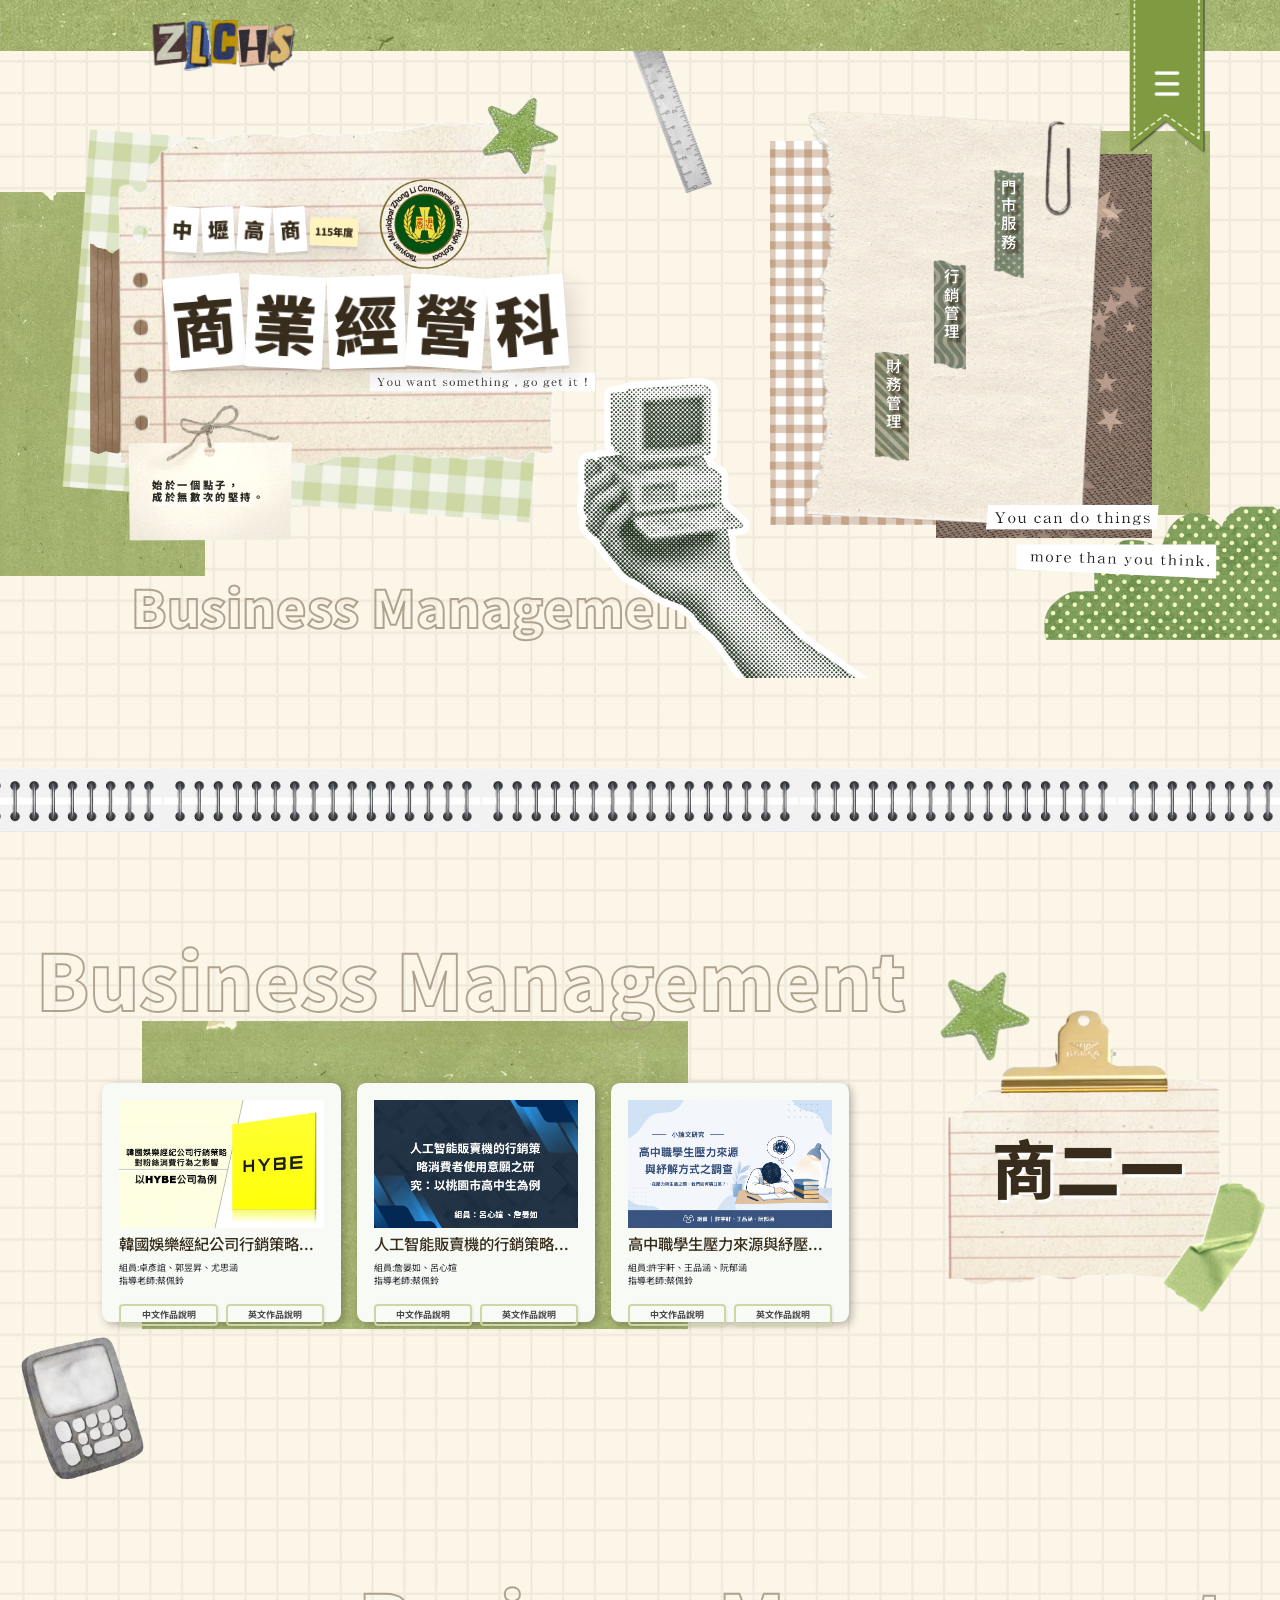
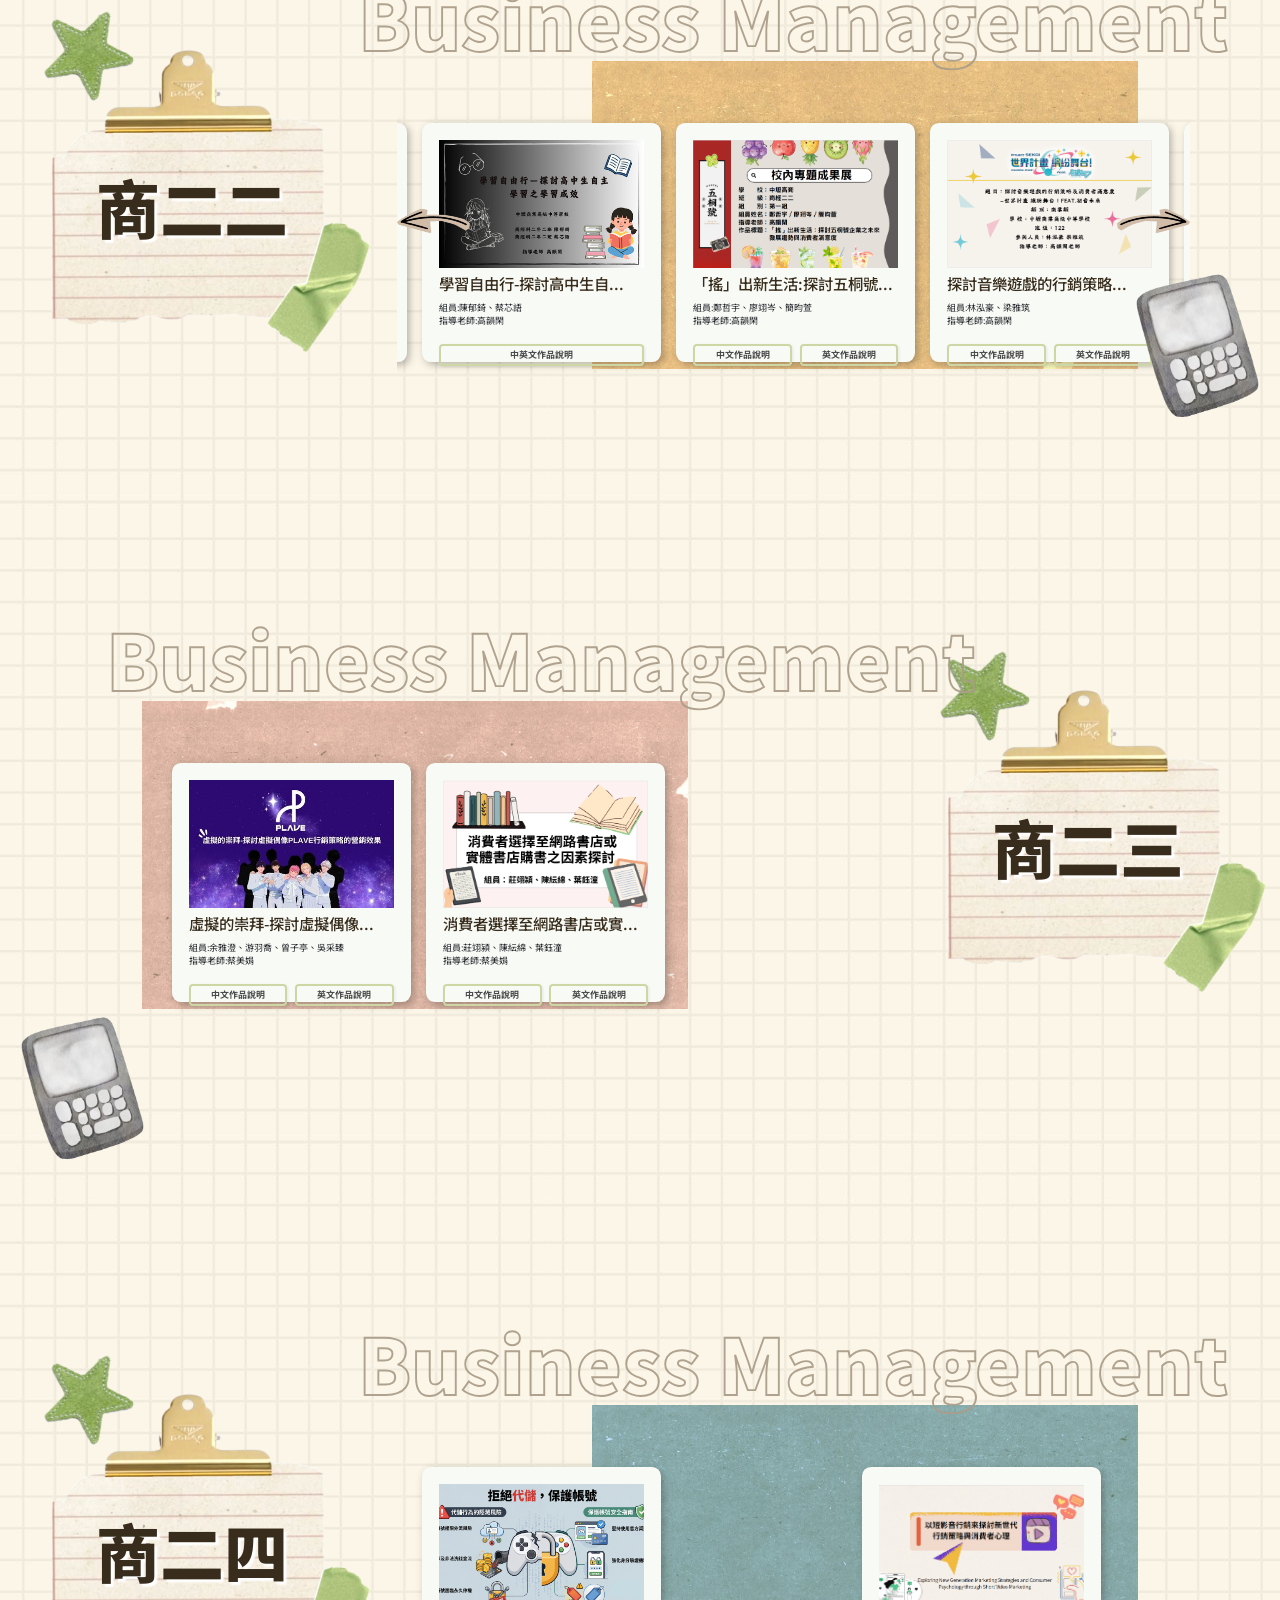
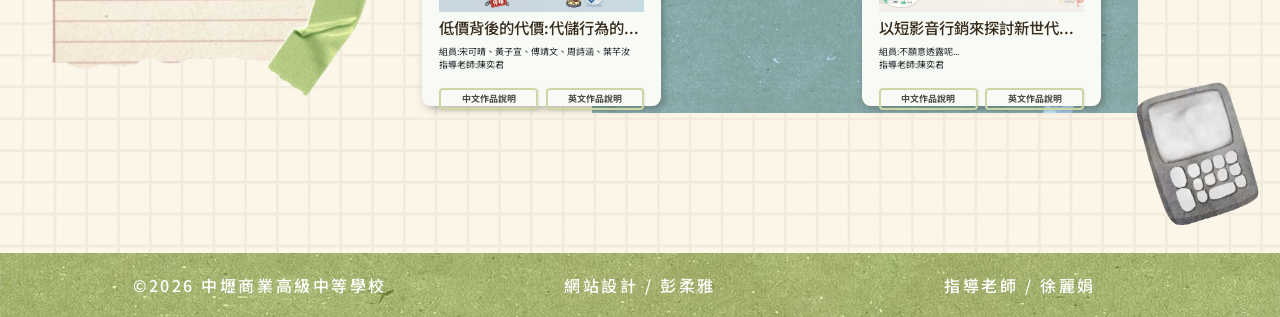
==== commit 8d4649c1: "Add files via upload" ====
--- a/index-1.html
+++ b/index-1.html
@@ -19,18 +19,17 @@
 </head>
 
 <body>
-
   <nav class="navbar">
     <div class="nav-container">
       <a href="index.html" class="nav-logo">
         <img src="images/LOGO.png" alt="成果展 LOGO">
       </a>
 
-    </div>
-    <button class="MANUB button_container" id="toggle">
-      <img src="images/Menu.png" alt="" class="MANU">
+    </div> <button class="MANUB" id="toggle">
+      <img src="images/Menu.png" alt="選單" class="MANU">
     </button>
   </nav>
+
 
 
 
@@ -58,10 +57,28 @@
   </div>
 
   <section id="S0">
-    <div class="S0T">
-      <h1 class="S0T1">中壢高商 <sub>115年度</sub></h1><br>
-      <h1 class="S0T2 BIGT">商業經營科</h1>
-    </div>
+    <div class="S0T collage-title">
+      <div class="title-row row1">
+        <span class="letter" data-letter="中" style="--delay: 0.1s; --rot: 4deg;">中</span>
+        <span class="letter" data-letter="壢" style="--delay: 0.2s; --rot: -3deg;">壢</span>
+        <span class="letter" data-letter="高" style="--delay: 0.3s; --rot: 5deg;">高</span>
+        <span class="letter" data-letter="商" style="--delay: 0.4s; --rot: -4deg;">商</span>
+
+        <sub class="year-badge letter" data-letter="115年度" style="--delay: 0.6s; --rot: 2deg;">115年度</sub>
+      </div>
+
+      <br>
+
+      <div class="title-row row2">
+        <span class="letter" data-letter="校" style="--delay: 0.8s; --rot: -5deg;">商</span>
+        <span class="letter" data-letter="內" style="--delay: 0.9s; --rot: 3deg;">業</span>
+        <span class="letter" data-letter="專" style="--delay: 1.0s; --rot: -2deg;">經</span>
+        <span class="letter" data-letter="題" style="--delay: 1.1s; --rot: 4deg;">營</span>
+        <span class="letter" data-letter="成" style="--delay: 1.2s; --rot: -4deg;">科</span>
+
+      </div>
+    </div>
+
     <h2 class="S0ET">Business Management</h2>
     <div>
       <img src="images/GOOD1.png" alt="" class="GOOD">
@@ -99,7 +116,7 @@
       <img src="images/SM-title.png" alt="" class="S1BG1">
       <h2 class="S1ET">Business Management</h2>
       <img src="images/右咖底.jfif" alt="" class="S1PHOTOBG" style="pointer-events: none !important; z-index: 1;">
-      <img src="images/Lower green paper.jpg" alt="" class="S1PHOTOBG2"
+      <img src="images/Lower green paper-1.jpg" alt="" class="S1PHOTOBG2"
         style="pointer-events: none !important; z-index: 1;">
     </div>
 
@@ -181,7 +198,7 @@
       <img src="images/SM-title.png" alt="" class="S1BG2">
       <h2 class="S2ET">Business Management</h2>
       <img src="images/右咖底.jfif" alt="" class="S2PHOTOBG" style="pointer-events: none !important; z-index: 1;">
-      <img src="images/Lower green paper.jpg" alt="" class="S2PHOTOBG2"
+      <img src="images/Lower green paper-2.jpg" alt="" class="S2PHOTOBG2"
         style="pointer-events: none !important; z-index: 1;">
 
     </div>
@@ -353,7 +370,7 @@
       <img src="images/SM-title.png" alt="" class="S1BG3">
       <h2 class="S3ET">Business Management</h2>
       <img src="images/右咖底.jfif" alt="" class="S3PHOTOBG" style="pointer-events: none !important; z-index: 1;">
-      <img src="images/Lower green paper.jpg" alt="" class="S3PHOTOBG2"
+      <img src="images/Lower green paper-3.jpg" alt="" class="S3PHOTOBG2"
         style="pointer-events: none !important; z-index: 1;">
     </div>
     <img src="images/calculator.png" class="adorn-L-1">
@@ -410,7 +427,7 @@
       <img src="images/SM-title.png" alt="" class="S1BG2">
       <h2 class="S2ET">Business Management</h2>
       <img src="images/右咖底.jfif" alt="" class="S2PHOTOBG" style="pointer-events: none !important; z-index: 1;">
-      <img src="images/Lower green paper.jpg" alt="" class="S2PHOTOBG2"
+      <img src="images/Lower green paper-4.jpg" alt="" class="S2PHOTOBG2"
         style="pointer-events: none !important; z-index: 1;">
 
     </div>
--- a/css/style.css
+++ b/css/style.css
@@ -75,43 +75,71 @@
 
 
 /* ============ 下拉選單 ============ */
+/* ==========================================================================
+   ✨ 下拉選單：全面釋放父層限制，100% 隨意控制上下左右位置
+   ========================================================================== */
+
+.MANUB {
+    /* 👑 終極解法：強制使用 fixed 定位，直接對齊整個瀏覽器視窗 */
+    position: fixed !important; 
+    
+    /* 🎯 就是這裡！！現在你可以隨心所欲修改這兩個數字，物件絕對聽話搬家 */
+    top: -3vw;       /* 🎯 修改這裡控制上下位置（例如改 10vw 就會往下移） */
+    right: 4.6vw;   /* 🎯 修改這裡控制左右位置 */
+    
+    z-index: 99999 !important; /* 確保在網頁最上層 */
+    
+    /* 清除按鈕多餘灰色背景、框線 */
+    background-color: transparent !important;
+    border: none !important;
+    outline: none !important;
+    box-shadow: none !important;
+    padding: 0;
+    cursor: pointer;
+    
+    /* 物理呼吸動畫（2秒循環，延遲1.5秒跑） */
+    animation: breatheMANU 2s ease infinite;
+}
+
+/* 🎯 核心功能：當滑鼠移到按鈕上時，立刻暫停呼吸動畫 */
+.MANUB:hover {
+    animation-play-state: paused; 
+}
 
 .MANU {
-    position: fixed;
-    top: -2vw; /* 原 -30pt */
-    right: 4.6vw; /* 原 50pt */
-    height: 13vw; /* 固定高度 */
-    width: auto;  /* 寬度會根據圖片原本的比例，自動等比例縮放 */
-    z-index: 1000; /* 確保導覽列永遠在最上層 */
-    transition: background 0.3s ease;
-    transition: all 0.3s ease;
-    animation: 
-        breatheMANU 1.2s ease infinite;
-    
-}
-
-
+    height: 15vw; /* 保持你設定的 30vw 固定高度 */
+    width: auto;  /* 寬度自動等比例縮放 */
+    
+    /* 強制把圖片本身的 fixed 拔除，讓它乖乖待在 MANUB 盒子裡 */
+    position: static !important;
+    top: auto !important;
+    right: auto !important;
+    
+    will-change: transform, filter;
+    /* 滑鼠移入與移出時，0.3 秒平滑漸變 */
+    transition: transform 0.3s ease, filter 0.3s ease;
+}
+
+/* 🎨 當滑鼠移上去時，圖片本身往下沉 1vw，並亮起琥珀黃色陰影 */
+.MANUB:hover .MANU {
+    transform: translateY(1vw); 
+    filter:drop-shadow(0 10px 12px rgba(255, 220, 106, 0.85));
+}
+
+/* 乾淨的物理呼吸動畫 */
 @keyframes breatheMANU {
-
-    0% { transform: translateY(0vw); }
-    10% { transform: translateY(0vw); } 
-    50% { transform: translateY(1vw); 
-    filter: drop-shadow(0 12px 12px rgba(255, 220, 106, 0.692)) ;}
-  
-    100% { transform: stranslateY(0vw); }
-}
-
-
-.MANU:hover{
-    transform: translateY(1vw); /* 原 22.5pt */
-}
-
-.MANUB{
-/* 💡 關鍵：把按鈕預設的灰色背景變成「透明」 */
-    background-color: transparent;
-    border: none;
-}
-
+    0%, 100% { 
+        transform: translateY(0vw); 
+    }
+    50% { 
+        transform: translateY(1vw); 
+    }
+}
+
+/* 💡 如果你完全不需要那三條綠線的漢堡選單，直接用這行把它隱藏，不讓它出來打架 */
+.button_container {
+    display: none !important;
+}
 
 /*--------------------------------------------------------------------------------------------
     首頁            
@@ -126,46 +154,107 @@
     background-image: url(../images/background.jpg);
 }
 
-/* ============ 標題 ============ */
-.S0T{
+/* ==========================================================================
+   ✨ 拼貼剪紙風大標題：微調縮小字體、縮緊水平間距版
+   ========================================================================== */
+
+/* 1. 大標題外層總容器 */
+.S0T {
     position: relative;
     z-index: 20;
-    color: #382d1d;
-    top: 13vw; /* 原 130pt */
-    left: 13vw; /* 原 140pt */
-    text-shadow: 3pt 3pt 2pt #ffffff;
+    top: 14.2vw; 
+    left: 13vw; 
     font-family: 'Noto Sans TC', sans-serif;
+   
+}
+
+/* 讓兩行字可以整齊排列 */
+.title-row {
+    display: flex;
+    
+    /* 🎯 關鍵修改 1：把原本的 0.8vw 縮小到 0.3vw，讓卡片水平靠得更近、更緊密 */
+    gap: 0.3vw; 
+    
+    align-items: center;
+}
+
+/* 2. 👑 單個字母卡片：移植自 test.html 的復古雜誌剪貼風格 */
+.S0T .letter {
+    position: relative;
+    display: inline-flex;
+    justify-content: center;
+    align-items: center;
+    background: #ffffff; /* 經典復古剪紙白底 */
+    color: #382d1d;      /* 質感深咖啡字體顏色 */
+    font-weight: 900;
+    
+    /* 雙層立體感手帳陰影 */
+    box-shadow: 
+        0 3px 0 rgba(0,0,0,.08),
+        10px 10px 20px rgba(56, 45, 29, 0.12);
+        
+    border-radius: 1px; /* 微微的紙張圓角 */
+    opacity: 0; /* 預設隱形，等待彈出 */
+    
+    /* 複合動畫分工 */
     animation: 
-        breathe 1.2s ease infinite 3s;
-}
-
-@keyframes breathe {
-    0% { transform: scale(1); }
-    10% { transform: scale(1); } 
-    50% { transform: scale(1.02); }
-
-    100% { transform: scale(1); }
-}
-
-.S0T1 {
-    font-size: 2vw; /* 原 40pt */
-    font-weight: 900;
-    letter-spacing: 0.18vw; /* 原 2pt */
-    overflow: hidden; 
-    white-space: nowrap; 
-    margin: 0; 
-    line-height: 1.4;
-    display: inline-block; 
-    width: 0; 
-    border-right: .15em solid transparent; 
-    animation: typing 1s steps(30, end) 1.5s forwards; 
-}
-
-@keyframes typing {
-    from { width: 0; }
-    /* 💡 關鍵修改 2：建議改成文字實際的大小（或剛好容納的寬度），用百分比容易因為視窗縮放而切到字 */
-    to { width: 20vw; } 
-}
+        collagePop 0.5s cubic-bezier(0.175, 0.885, 0.32, 1.275) var(--delay) forwards,
+        collageJitter 0.4s steps(2) infinite 2.5s;
+}
+
+/* 🎯 🎯 🎯 以下為大小微調區 🎯 🎯 🎯 */
+
+/* 第一行「中壢高商」的調整（整體縮小） */
+.row1 .letter {
+    width: 2.5vw;     /* 🎯 寬度原本 4.5vw -> 縮小到 3.5vw */
+    height: 3.5vw;    /* 🎯 高度原本 5.5vw -> 縮小到 4.5vw */
+    font-size: 1.6vw; /* 🎯 字體大小原本 2vw -> 縮小到 1.6vw */
+}
+
+/* 「115年度」小徽章卡片的特殊調整 */
+.row1 .year-badge {
+    width: auto !important;
+    height: 2.2vw !important;  /* 🎯 配合第一行縮小高度 */
+    font-size: 0.8vw !important; /* 🎯 字體大小原本 1vw -> 縮小到 0.8vw */
+    padding: 0 0.4vw;
+    bottom: -0.2vw;
+    background: #fff4bf; 
+}
+
+/* 第二行「校內專題成果展」的調整（大幅縮小） */
+.row2 .letter {
+    width: 6vw;       /* 🎯 寬度原本 8vw -> 縮小到 6vw */
+    height: 7.2vw;    /* 🎯 高度原本 9.5vw -> 縮小到 7.2vw */
+    font-size: 5vw;   /* 🎯 字體大小原本 6.5vw -> 縮小到 5vw */
+}
+
+/* ==========================================================================
+   ✨ 下方動畫定義維持不變
+   ========================================================================== */
+
+@keyframes collagePop {
+    0% {
+        opacity: 0;
+        transform: rotate(var(--rot)) scale(0);
+    }
+    60% {
+        opacity: 1;
+        transform: rotate(var(--rot)) scale(1.15);
+    }
+    100% {
+        opacity: 1;
+        transform: rotate(var(--rot)) scale(1);
+    }
+}
+
+@keyframes collageJitter {
+    0%, 100% { transform: rotate(var(--rot)) translateY(0); }
+    25% { transform: rotate(calc(var(--rot) + 1deg)) translateY(-1px); }
+    75% { transform: rotate(calc(var(--rot) - 1deg)) translateY(1px); }
+}
+
+
+
 
 
 .BIBI {
@@ -183,48 +272,6 @@
         breathe 1.5s ease infinite 3s;
         
         
-}
-@keyframes moveInBBB {
-    from {
-        transform: translateX(0.9vw); /* 原 10pt */
-        opacity: 0; 
-    }
-    to {
-        transform: translateX(0);
-        opacity: 1;
-    }
-}
-
-@keyframes floatUpDownBBB {
-    0% {
-        transform: rotate(0deg);
-    }
-  
-    50% {
-        transform: rotate(-2deg);
-    }
-    100% {
-        transform: rotate(0deg);
-    }
-}
-
-
-.S0T2 {
-    font-size: 7vw; /* 原 100pt */
-    font-weight: 900;
-    letter-spacing: 0.18vw; /* 原 2pt */
-    overflow: hidden; 
-    white-space: nowrap; 
-    margin: 0; 
-    display: inline-block; 
-    width: 0; 
-    border-right: .15em solid transparent; 
-    animation: typing2 1s steps(30, end) 2.2s forwards; 
-}
-
-@keyframes typing2 {
-    from { width: 0; }
-    to { width: 55vw; } /* 💡 依據你第二行字的長度調整這個固定寬度 */
 }
 
 .S0ET {
@@ -1205,6 +1252,7 @@
     margin-top: auto;        /* 如果文字長度不同，強迫按鈕在底部對齊 */
     
 }
+
 
 /* 按鈕基礎樣式（手帳便利貼標籤風） */
 .p-btn {
@@ -1507,49 +1555,6 @@
 @import url(https://fonts.googleapis.com/css?family=Vollkorn|Roboto);
 
 
-.button_container {
-  position: fixed;
-  top: 5%;
-  right: 2%;
-  height: 27px;
-  width: 35px;
-  cursor: pointer;
-  z-index: 100;
-  transition: opacity 0.25s ease;
-}
-.button_container:hover {
-  opacity: 0.7;
-}
-.button_container.active .top {
-  transform: translateY(10px) translateX(0) rotate(45deg);
-  background: #fff;
-}
-.button_container.active .middle {
-  opacity: 0;
-  background: #fff;
-}
-.button_container.active .bottom {
-  transform: translateY(-10px) translateX(0) rotate(-45deg);
-  background: #fff;
-}
-.button_container span {
-  background: #b1e08c;
-  border: none;
-  height: 5px;
-  width: 100%;
-  position: absolute;
-  top: 0px;
-  left: 0;
-  transition: all 0.35s ease;
-  cursor: pointer;
-}
-.button_container span:nth-of-type(2) {
-  top: 10px;
-}
-.button_container span:nth-of-type(3) {
-  top: 20px;
-}
-
 .overlay {
   position: fixed;
   top: 0;
--- a/css/stylephone.css
+++ b/css/stylephone.css
@@ -110,10 +110,11 @@
 
 /* 左側 LOGO 圖片設定 */
 .nav-logo img {
-    height: 15vw; 
+    height: 20vw; 
     width: auto;  
     display: block;
     margin-left: 9.3vw; /* 原 100pt */
+    margin-bottom: 1vw;
     transition: transform 0.5s ease, height 0.5s ease; 
 }
 
@@ -121,38 +122,135 @@
    🔥 新增：當網頁在最頂端（.at-top）時的 LOGO 放大效果
    ========================================== */
 .navbar.at-top .nav-logo img {
-    height: 15vw; 
-    margin-top: 1.5vw; /* 原 40pt */
+    height: 30vw; 
+    margin-top: 6vw; /* 原 40pt */
+    animation: 
+        breatheLOGO 2s ease infinite 1.5s;
+}
+
+@keyframes breatheLOGO {
+    0% { transform: scale(1); } 
+    10% { transform: scale(1); } 
+    50% { transform: scale(1.04); }
+
+    100% { transform: scale(1); }
 }
 /* 左側 LOGO 的 Hover 效果 (你原本的) */
 /* 💡 加上 :not(.at-top) 可以讓它在頂端放大時不要再重複放大，畫面比較乾淨 */
 .nav-logo img:hover {
-    transform: scale(1.1);
-}
+    transform: scale(1.05);
+}
+
 
 /* ============ 下拉選單 ============ */
+/* ==========================================================================
+   ✨ 下拉選單：全面釋放父層限制，100% 隨意控制上下左右位置
+   ========================================================================== */
+
+.MANUB {
+    /* 👑 終極解法：強制使用 fixed 定位，直接對齊整個瀏覽器視窗 */
+    position: fixed !important; 
+    
+    /* 🎯 就是這裡！！現在你可以隨心所欲修改這兩個數字，物件絕對聽話搬家 */
+    top: -3vw;       /* 🎯 修改這裡控制上下位置（例如改 10vw 就會往下移） */
+    right: 4.6vw;   /* 🎯 修改這裡控制左右位置 */
+    
+    z-index: 99999 !important; /* 確保在網頁最上層 */
+    
+    /* 清除按鈕多餘灰色背景、框線 */
+    background-color: transparent !important;
+    border: none !important;
+    outline: none !important;
+    box-shadow: none !important;
+    padding: 0;
+    cursor: pointer;
+    
+    /* 物理呼吸動畫（2秒循環，延遲1.5秒跑） */
+    animation: breatheMANU 2s ease infinite;
+}
+
+/* 🎯 核心功能：當滑鼠移到按鈕上時，立刻暫停呼吸動畫 */
+.MANUB:hover {
+    animation-play-state: paused; 
+}
 
 .MANU {
-    position: fixed;
-    top: -2vw; /* 原 -30pt */
-    right: 4.6vw; /* 原 50pt */
-    height: 30vw; /* 固定高度 */
-    width: auto;  /* 寬度會根據圖片原本的比例，自動等比例縮放 */
-    z-index: 1000; /* 確保導覽列永遠在最上層 */
-    transition: background 0.3s ease;
-    transition: all 0.3s ease;
-    
-}
-
-.MANU:hover{
-    transform: translateY(1vw); /* 原 22.5pt */
-}
-
-.MANUB{
-/* 💡 關鍵：把按鈕預設的灰色背景變成「透明」 */
-    background-color: transparent;
-    border: none;
-}
+    height: 30vw; /* 保持你設定的 30vw 固定高度 */
+    width: auto;  /* 寬度自動等比例縮放 */
+    
+    /* 強制把圖片本身的 fixed 拔除，讓它乖乖待在 MANUB 盒子裡 */
+    position: static !important;
+    top: auto !important;
+    right: auto !important;
+    
+    will-change: transform, filter;
+    /* 滑鼠移入與移出時，0.3 秒平滑漸變 */
+    transition: transform 0.3s ease, filter 0.3s ease;
+}
+
+/* 🎨 當滑鼠移上去時，圖片本身往下沉 1vw，並亮起琥珀黃色陰影 */
+.MANUB:hover .MANU {
+    transform: translateY(1vw); 
+    filter:drop-shadow(0 10px 12px rgba(255, 220, 106, 0.85));
+}
+
+/* 乾淨的物理呼吸動畫 */
+@keyframes breatheMANU {
+    0%, 100% { 
+        transform: translateY(0vw); 
+    }
+    50% { 
+        transform: translateY(1vw); 
+    }
+}
+
+
+
+
+.button_container {
+  position: fixed;
+  top: 5%;
+  right: 2%;
+  height: 27px;
+  width: 35px;
+  cursor: pointer;
+  z-index: 100;
+  transition: opacity 0.25s ease;
+}
+
+.button_container.active .top {
+  transform: translateY(10px) translateX(0) rotate(45deg);
+  background: #fff;
+}
+.button_container.active .middle {
+  opacity: 0;
+  background: #fff;
+}
+.button_container.active .bottom {
+  transform: translateY(-10px) translateX(0) rotate(-45deg);
+  background: #fff;
+}
+.button_container span {
+  background: #b1e08c;
+  border: none;
+  height: 5px;
+  width: 100%;
+  position: absolute;
+  top: 0px;
+  left: 0;
+  transition: all 0.35s ease;
+  cursor: pointer;
+}
+.button_container span:nth-of-type(2) {
+  top: 10px;
+}
+.button_container span:nth-of-type(3) {
+  top: 20px;
+}
+
+
+
+
 
 
 
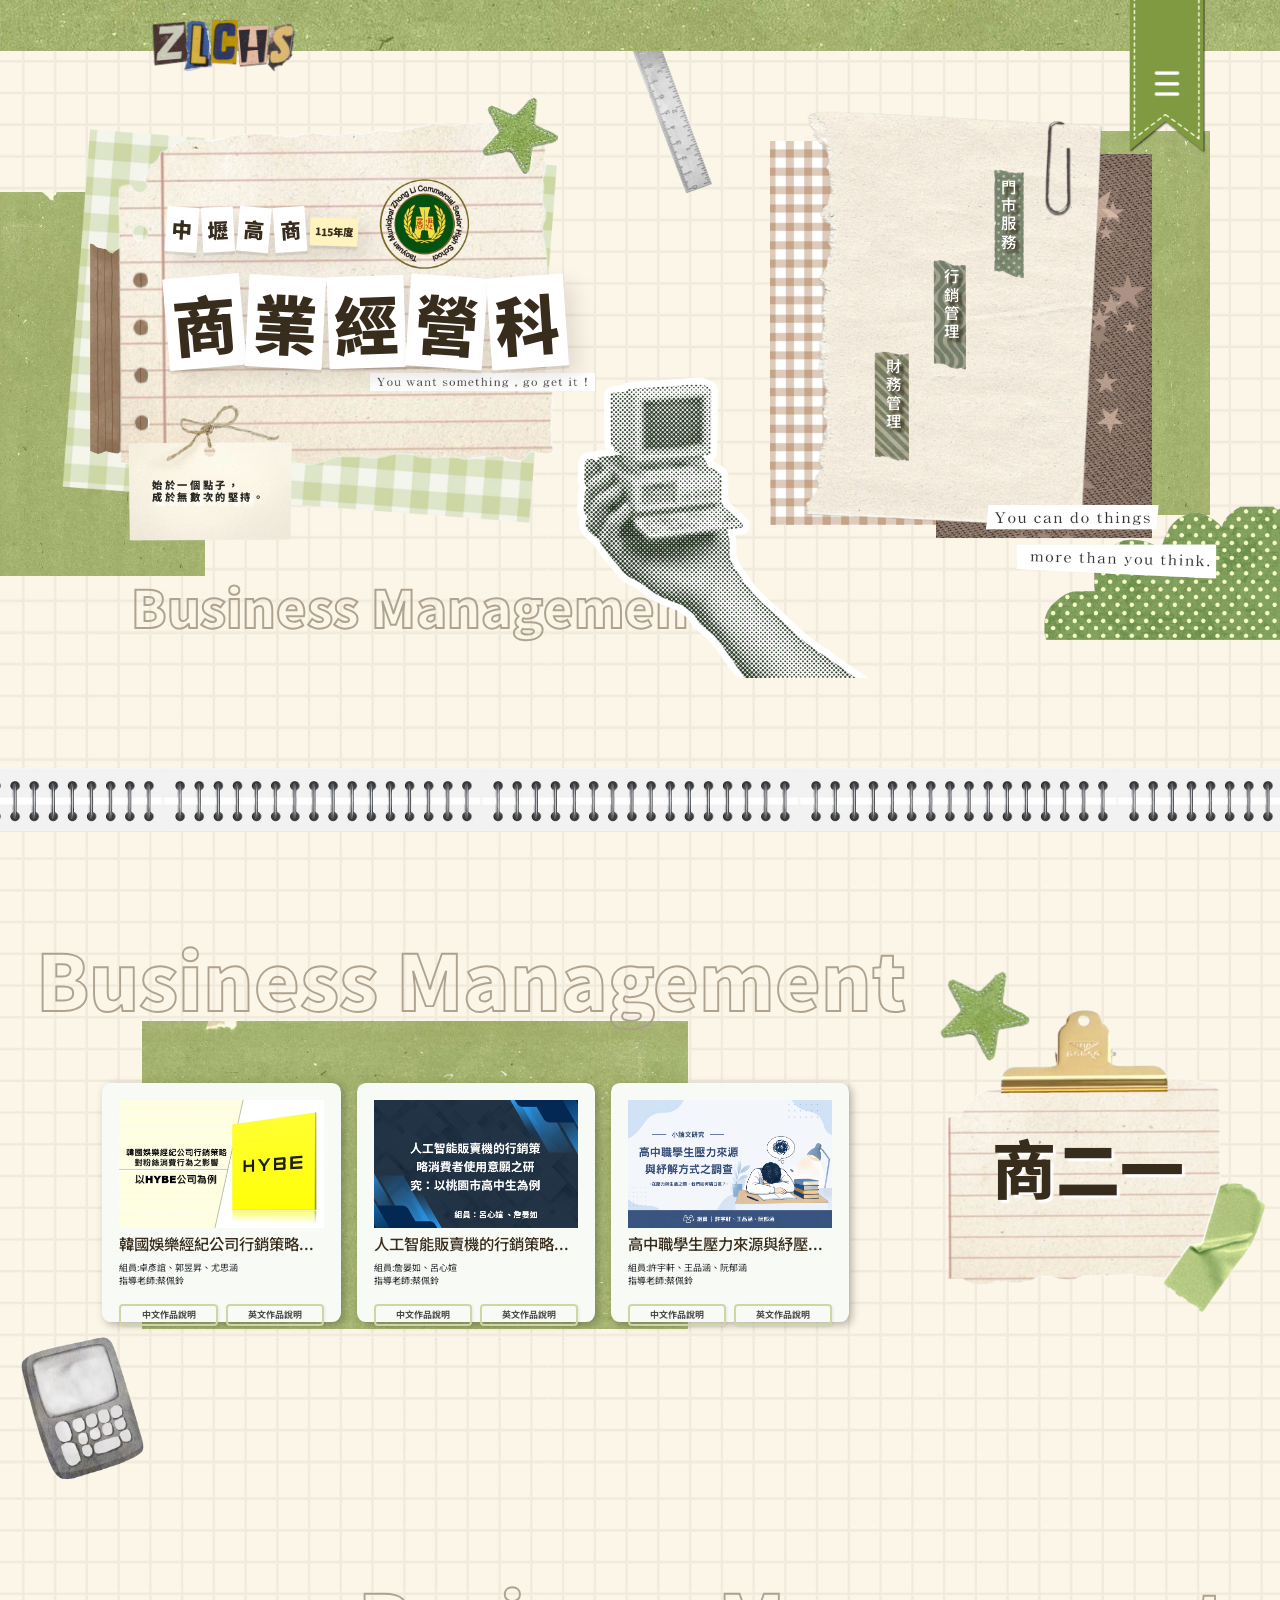
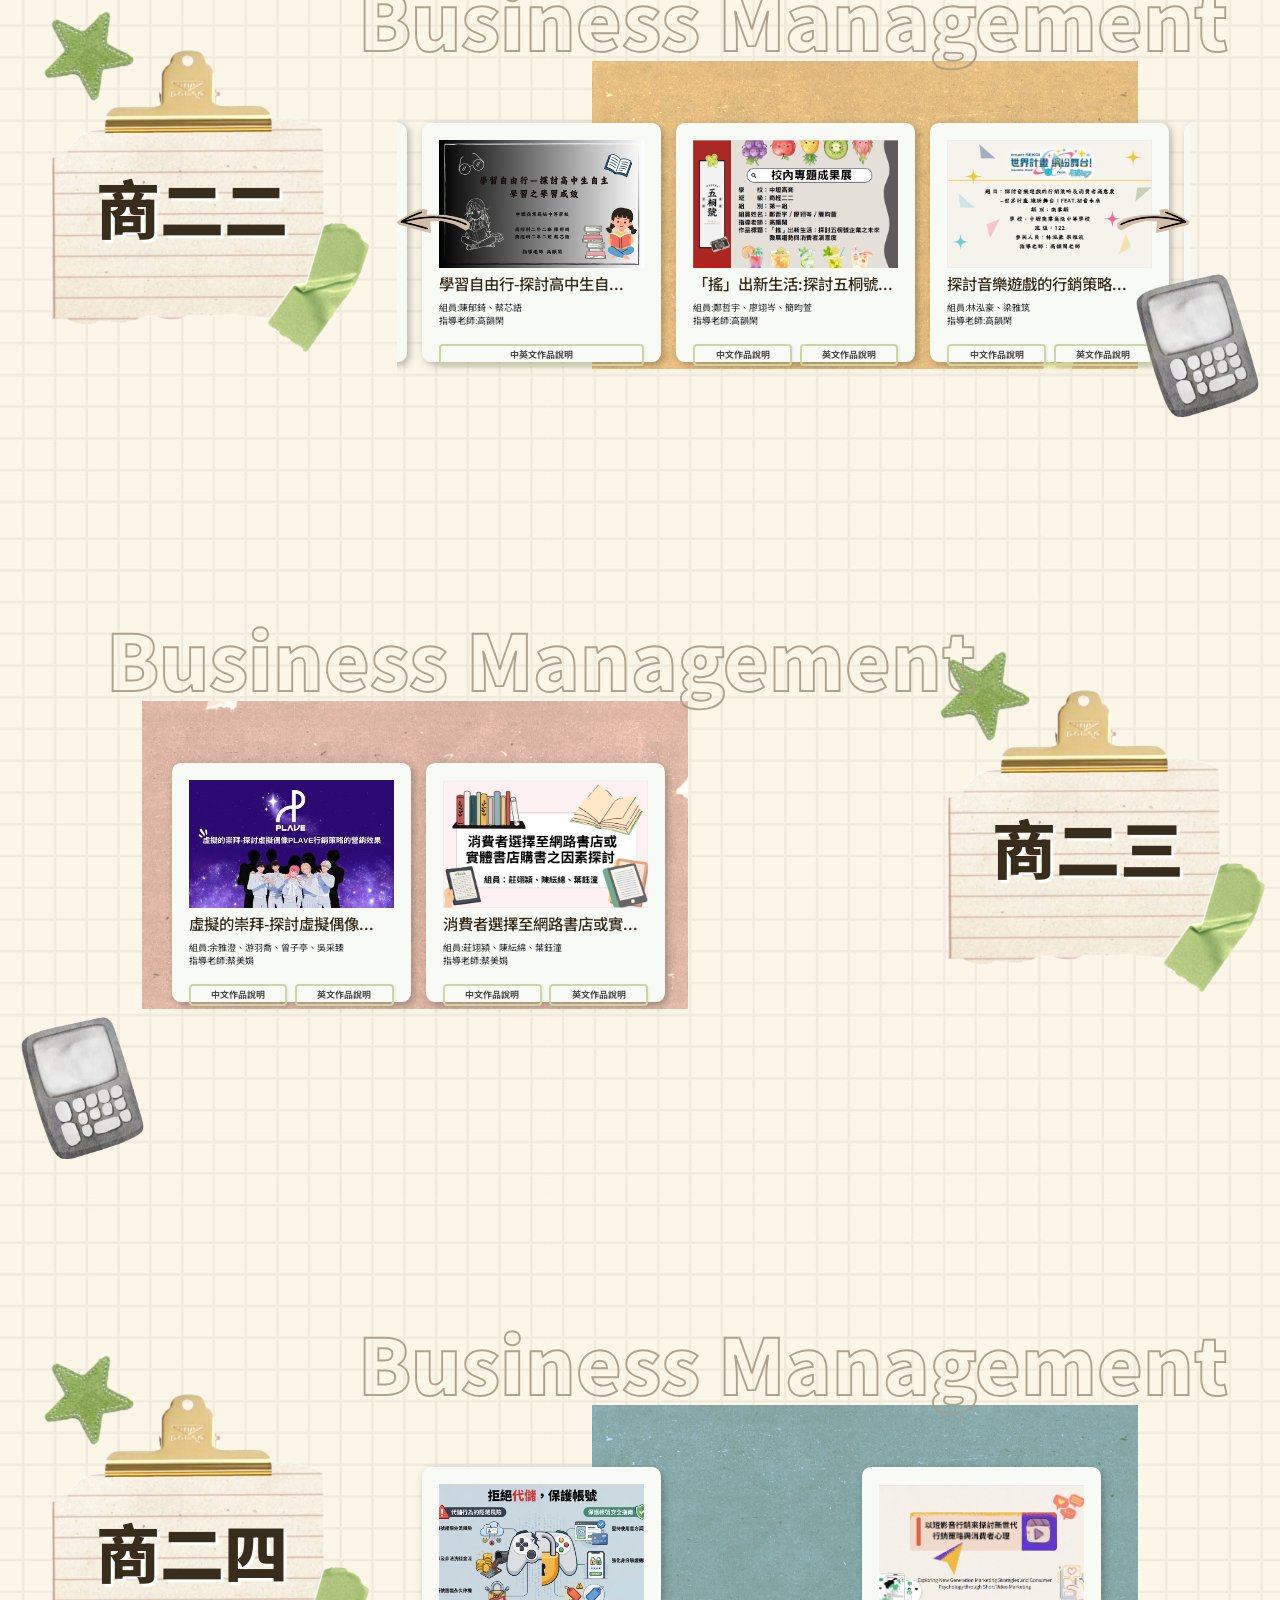
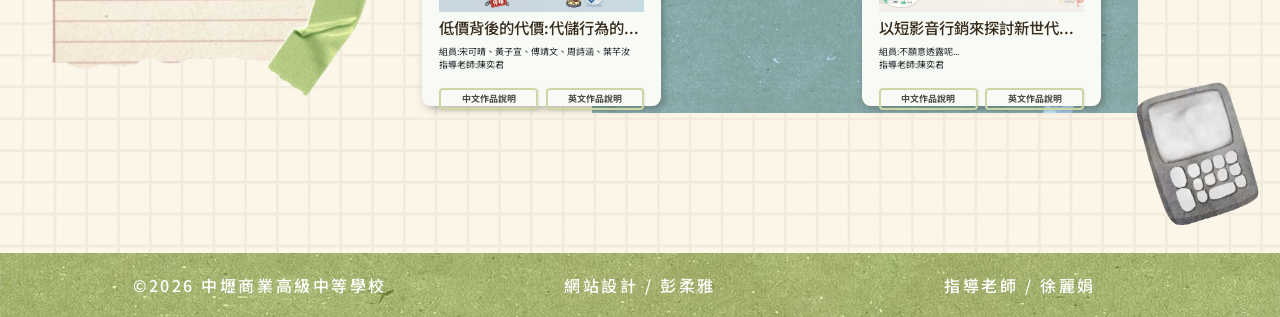
==== commit 57c28042: "Add files via upload" ====
--- a/index-1.html
+++ b/index-1.html
@@ -58,7 +58,7 @@
 
   <section id="S0">
     <div class="S0T collage-title">
-      <div class="title-row row1">
+      <div class="title-row row1 S">
         <span class="letter" data-letter="中" style="--delay: 0.1s; --rot: 4deg;">中</span>
         <span class="letter" data-letter="壢" style="--delay: 0.2s; --rot: -3deg;">壢</span>
         <span class="letter" data-letter="高" style="--delay: 0.3s; --rot: 5deg;">高</span>
@@ -78,7 +78,10 @@
 
       </div>
     </div>
-
+    <div class="S0TT">
+      <h1 class="S0T1">中壢高商 <sub>115年度</sub></h1><br>
+      <h1 class="S0T2 BIGT">商業經營科</h1>
+    </div>
     <h2 class="S0ET">Business Management</h2>
     <div>
       <img src="images/GOOD1.png" alt="" class="GOOD">
--- a/css/style.css
+++ b/css/style.css
@@ -154,124 +154,88 @@
     background-image: url(../images/background.jpg);
 }
 
-/* ==========================================================================
-   ✨ 拼貼剪紙風大標題：微調縮小字體、縮緊水平間距版
-   ========================================================================== */
-
-/* 1. 大標題外層總容器 */
-.S0T {
+/* ============ 標題 ============ */
+.S0TT{
     position: relative;
     z-index: 20;
-    top: 14.2vw; 
-    left: 13vw; 
+    color: #382d1d;
+    top: 13vw; /* 原 130pt */
+    left: 13vw; /* 原 140pt */
+    text-shadow: 3pt 3pt 2pt #ffffff;
     font-family: 'Noto Sans TC', sans-serif;
-   
-}
-
-/* 讓兩行字可以整齊排列 */
-.title-row {
-    display: flex;
-    
-    /* 🎯 關鍵修改 1：把原本的 0.8vw 縮小到 0.3vw，讓卡片水平靠得更近、更緊密 */
-    gap: 0.3vw; 
-    
-    align-items: center;
-}
-
-/* 2. 👑 單個字母卡片：移植自 test.html 的復古雜誌剪貼風格 */
-.S0T .letter {
-    position: relative;
-    display: inline-flex;
-    justify-content: center;
-    align-items: center;
-    background: #ffffff; /* 經典復古剪紙白底 */
-    color: #382d1d;      /* 質感深咖啡字體顏色 */
+    animation: 
+        breathe 1.2s ease infinite 3s;
+}
+
+@keyframes breathe {
+    0% { transform: scale(1); }
+    10% { transform: scale(1); } 
+    50% { transform: scale(1.02); }
+
+    100% { transform: scale(1); }
+}
+
+.S0T1 {
+    font-size: 2vw; /* 原 40pt */
     font-weight: 900;
-    
-    /* 雙層立體感手帳陰影 */
-    box-shadow: 
-        0 3px 0 rgba(0,0,0,.08),
-        10px 10px 20px rgba(56, 45, 29, 0.12);
-        
-    border-radius: 1px; /* 微微的紙張圓角 */
-    opacity: 0; /* 預設隱形，等待彈出 */
-    
-    /* 複合動畫分工 */
-    animation: 
-        collagePop 0.5s cubic-bezier(0.175, 0.885, 0.32, 1.275) var(--delay) forwards,
-        collageJitter 0.4s steps(2) infinite 2.5s;
-}
-
-/* 🎯 🎯 🎯 以下為大小微調區 🎯 🎯 🎯 */
-
-/* 第一行「中壢高商」的調整（整體縮小） */
-.row1 .letter {
-    width: 2.5vw;     /* 🎯 寬度原本 4.5vw -> 縮小到 3.5vw */
-    height: 3.5vw;    /* 🎯 高度原本 5.5vw -> 縮小到 4.5vw */
-    font-size: 1.6vw; /* 🎯 字體大小原本 2vw -> 縮小到 1.6vw */
-}
-
-/* 「115年度」小徽章卡片的特殊調整 */
-.row1 .year-badge {
-    width: auto !important;
-    height: 2.2vw !important;  /* 🎯 配合第一行縮小高度 */
-    font-size: 0.8vw !important; /* 🎯 字體大小原本 1vw -> 縮小到 0.8vw */
-    padding: 0 0.4vw;
-    bottom: -0.2vw;
-    background: #fff4bf; 
-}
-
-/* 第二行「校內專題成果展」的調整（大幅縮小） */
-.row2 .letter {
-    width: 6vw;       /* 🎯 寬度原本 8vw -> 縮小到 6vw */
-    height: 7.2vw;    /* 🎯 高度原本 9.5vw -> 縮小到 7.2vw */
-    font-size: 5vw;   /* 🎯 字體大小原本 6.5vw -> 縮小到 5vw */
-}
-
-/* ==========================================================================
-   ✨ 下方動畫定義維持不變
-   ========================================================================== */
-
-@keyframes collagePop {
+    letter-spacing: 0.18vw; /* 原 2pt */
+    overflow: hidden; 
+    white-space: nowrap; 
+    margin: 0; 
+    line-height: 1.4;
+    display: inline-block; 
+    width: 0; 
+    border-right: .15em solid transparent; 
+    animation: typing 1s steps(30, end) 1.5s forwards; 
+}
+
+@keyframes typing {
+    from { width: 0; }
+    /* 💡 關鍵修改 2：建議改成文字實際的大小（或剛好容納的寬度），用百分比容易因為視窗縮放而切到字 */
+    to { width: 20vw; } 
+}
+
+@keyframes moveInBBB {
+    from {
+        transform: translateX(0.9vw); /* 原 10pt */
+        opacity: 0; 
+    }
+    to {
+        transform: translateX(0);
+        opacity: 1;
+    }
+}
+
+@keyframes floatUpDownBBB {
     0% {
-        opacity: 0;
-        transform: rotate(var(--rot)) scale(0);
-    }
-    60% {
-        opacity: 1;
-        transform: rotate(var(--rot)) scale(1.15);
+        transform: rotate(0deg);
+    }
+    
+    50% {
+        transform: rotate(-2deg);
     }
     100% {
-        opacity: 1;
-        transform: rotate(var(--rot)) scale(1);
-    }
-}
-
-@keyframes collageJitter {
-    0%, 100% { transform: rotate(var(--rot)) translateY(0); }
-    25% { transform: rotate(calc(var(--rot) + 1deg)) translateY(-1px); }
-    75% { transform: rotate(calc(var(--rot) - 1deg)) translateY(1px); }
-}
-
-
-
-
-
-.BIBI {
-    position: absolute;
-    opacity: 0;
-    bottom: 15.7vw; /* 原 170pt */
-    top: 13vw; /* 原 139pt */
-    left: 22vw; /* 原 260pt */
-    height: 25vw; 
-    width: auto;  
-    z-index: 2; 
-    transition: background 0.3s ease;
-    animation: 
-        moveInBBB 1s ease-out 2.5s forwards,
-        breathe 1.5s ease infinite 3s;
-        
-        
+        transform: rotate(0deg);
+    }
+}
+
+
+.S0T2 {
+    font-size: 7vw; /* 原 100pt */
+    font-weight: 900;
+    letter-spacing: 0.18vw; /* 原 2pt */
+    overflow: hidden; 
+    white-space: nowrap; 
+    margin: 0; 
+    display: inline-block; 
+    width: 0; 
+    border-right: .15em solid transparent; 
+    animation: typing2 1s steps(30, end) 2.2s forwards; 
+}
+
+@keyframes typing2 {
+    from { width: 0; }
+    to { width: 55vw; } /* 💡 依據你第二行字的長度調整這個固定寬度 */
 }
 
 .S0ET {
@@ -307,7 +271,7 @@
     0% {
         opacity: 1;
     }
-   
+    
     50% {
         opacity: 0.5;
     }
@@ -316,6 +280,107 @@
         opacity: 1;
     }
 }
+
+/* ==========================================================================
+   ✨ 拼貼剪紙風大標題：微調縮小字體、縮緊水平間距版
+   ========================================================================== */
+
+/* 1. 大標題外層總容器 */
+.S0T {
+    position: relative;
+    z-index: 20;
+    top: 14.2vw; 
+    left: 13vw; 
+    font-family: 'Noto Sans TC', sans-serif;
+   
+}
+
+/* 讓兩行字可以整齊排列 */
+.title-row {
+    display: flex;
+    
+    /* 🎯 關鍵修改 1：把原本的 0.8vw 縮小到 0.3vw，讓卡片水平靠得更近、更緊密 */
+    gap: 0.3vw; 
+    
+    align-items: center;
+}
+
+/* 2. 👑 單個字母卡片：移植自 test.html 的復古雜誌剪貼風格 */
+.S0T .letter {
+    position: relative;
+    display: inline-flex;
+    justify-content: center;
+    align-items: center;
+    background: #ffffff; /* 經典復古剪紙白底 */
+    color: #382d1d;      /* 質感深咖啡字體顏色 */
+    font-weight: 900;
+    
+    /* 雙層立體感手帳陰影 */
+    box-shadow: 
+        0 3px 0 rgba(0,0,0,.08),
+        10px 10px 20px rgba(56, 45, 29, 0.12);
+        
+    border-radius: 1px; /* 微微的紙張圓角 */
+    opacity: 0; /* 預設隱形，等待彈出 */
+    
+    /* 複合動畫分工 */
+    animation: 
+        collagePop 0.5s cubic-bezier(0.175, 0.885, 0.32, 1.275) var(--delay) forwards,
+        collageJitter 0.5s steps(2) infinite 2.5s;
+}
+
+/* 🎯 🎯 🎯 以下為大小微調區 🎯 🎯 🎯 */
+
+/* 第一行「中壢高商」的調整（整體縮小） */
+.row1 .letter {
+    width: 2.5vw;     /* 🎯 寬度原本 4.5vw -> 縮小到 3.5vw */
+    height: 3.5vw;    /* 🎯 高度原本 5.5vw -> 縮小到 4.5vw */
+    font-size: 1.6vw; /* 🎯 字體大小原本 2vw -> 縮小到 1.6vw */
+}
+
+/* 「115年度」小徽章卡片的特殊調整 */
+.row1 .year-badge {
+    width: auto !important;
+    height: 2.2vw !important;  /* 🎯 配合第一行縮小高度 */
+    font-size: 0.8vw !important; /* 🎯 字體大小原本 1vw -> 縮小到 0.8vw */
+    padding: 0 0.4vw;
+    bottom: -0.2vw;
+    background: #fff4bf; 
+}
+
+/* 第二行「校內專題成果展」的調整（大幅縮小） */
+.row2 .letter {
+    width: 6vw;       /* 🎯 寬度原本 8vw -> 縮小到 6vw */
+    height: 7.2vw;    /* 🎯 高度原本 9.5vw -> 縮小到 7.2vw */
+    font-size: 5vw;   /* 🎯 字體大小原本 6.5vw -> 縮小到 5vw */
+}
+
+/* ==========================================================================
+   ✨ 下方動畫定義維持不變
+   ========================================================================== */
+
+@keyframes collagePop {
+    0% {
+        opacity: 0;
+        transform: rotate(var(--rot)) scale(0);
+    }
+    60% {
+        opacity: 1;
+        transform: rotate(var(--rot)) scale(1.15);
+    }
+    100% {
+        opacity: 1;
+        transform: rotate(var(--rot)) scale(1);
+    }
+}
+
+@keyframes collageJitter {
+    0%, 100% { transform: rotate(var(--rot)) translateY(0); }
+    25% { transform: rotate(calc(var(--rot) + 1deg)) translateY(-1px); }
+    75% { transform: rotate(calc(var(--rot) - 1deg)) translateY(1px); }
+}
+
+
 
 
 .SCHOOL {
@@ -332,6 +397,20 @@
         floatUpDownR 4s ease infinite 2.2s;
 }
 
+
+.BIBI {
+    position: absolute;
+    opacity: 0;
+    bottom: 15.7vw; /* 原 170pt */
+    top: 13vw; /* 原 139pt */
+    left: 22vw; /* 原 260pt */
+    height: 25vw; 
+    width: auto;  
+    z-index: 2; 
+    transition: background 0.3s ease;
+    
+        
+}
 
 
 /* 其他科系的標題 */
@@ -1010,7 +1089,7 @@
     letter-spacing: 0.2vw;
     opacity: 0;
     animation: 
-        introBouncePlay 1s ease-out 3s forwards,
+        introBouncePlay 1s ease-out 1.5s forwards,
         floatUpDownTTT 4s ease infinite 2.2s;
 }
 
@@ -1026,7 +1105,7 @@
     letter-spacing: 0.2vw;
     opacity: 0;
     animation: 
-        introBouncePlay 1s ease-out 3s forwards,
+        introBouncePlay 1s ease-out 1.5s forwards,
         floatUpDownTTT 4s ease infinite 2.2s;
 }
 
@@ -1042,7 +1121,7 @@
     letter-spacing: 0.2vw;
     opacity: 0;
     animation: 
-        introBouncePlay 1s ease-out 3s forwards,
+        introBouncePlay 1s ease-out 1.5s forwards,
         floatUpDownTTT 4s ease infinite 2.2s;
 }
 
@@ -1068,7 +1147,7 @@
     transition: background 0.3s ease;
     opacity: 0;  
     animation: 
-        introBouncePlay 1s ease-out 3s forwards,
+        introBouncePlay 1s ease-out 1.5s forwards,
         floatUpDownTTT 4s ease infinite 2.2s;
 }
 /* ============================================================================================
@@ -1112,7 +1191,7 @@
     transition: background 0.3s ease;
     opacity: 0;  
     animation: 
-        introBouncePlay 1s ease-out 3s forwards,
+        introBouncePlay 1s ease-out 1.5s forwards,
         floatUpDownTTT 4s ease infinite 2.2s;
 }
 
@@ -1133,7 +1212,7 @@
     text-shadow: 0.3vw 0.3vw 0.2vw #ffffff;
     opacity: 0;  
     animation: 
-        introBouncePlay 1s ease-out 3s forwards,
+        introBouncePlay 1s ease-out 1.5s forwards,
         floatUpDownTTT 4s ease infinite 2.2s;
 }
 
--- a/css/stylephone.css
+++ b/css/stylephone.css
@@ -1,11 +1,22 @@
+
+@media screen and (max-width: 1980px) {
+    
+.S0T1, .S0T2, .S0TT, .BIGT{
+        opacity: 0; /* 這樣它們在手機版就會完全消失不見 */
+    }
+
 
 
 @media screen and (max-width: 768px) {
     
 .BG3, .BG4, .BG5, .BG6, .BG7, .BG8, .DAI2, .TT1, .TT2, .TT3, .GOOD, .GOOD2, 
 .ruler, .notebook-binder, .labelpaper, .S1PHOTOBG, .S1PHOTOBG2, .S2PHOTOBG, .S2PHOTOBG2,.S3PHOTOBG, .S3PHOTOBG2, 
-.S1ET, .S2ET, .S3ET{
+.S1ET, .S2ET, .S3ET, .title-row, .S0TT .letter,.row1 .letter,.row1 .year-badge ,.row2 .letter {
         display: none !important; /* 這樣它們在手機版就會完全消失不見 */
+    }
+
+    .S0T1, .S0T2, .S0TT, .BIGT {
+        opacity: 1; /* 這樣它們在手機版就會完全消失不見 */
     }
 
 
@@ -264,7 +275,7 @@
     }
 
     /* --- 2. 標題文字區塊：全新淡入動畫與置中 --- */
-    .S0T {
+    .S0TT {
         top: 45vw;                   /* 調整在手機上的頂部距離 */
         left: 50% !important;        /* 強制將起點設在螢幕正中間 */
         width: 90vw;                 /* 限制文字區塊最大寬度，避免跑版 */
@@ -317,7 +328,7 @@
     /* 插圖貼紙 BIBI：第三個登場（延遲 0.6 秒） */
     .BIBI {
         opacity: 0;                  /* 剛進入網頁先藏起來 */
-        top: 47vw;
+        top: 50vw;
         bottom: 45vw;                /* 利用 bottom 定位在手機版的中下方 */
         left: 50% !important;        /* 水平置中 */
         height: 60vw;                /* 大幅放大插圖尺寸 */
@@ -893,4 +904,5 @@
         transform: translate(-50%, 1.5vw);
         filter: drop-shadow(0 12px 25px rgba(252, 235, 179, 0.5));
     }
+}
 }
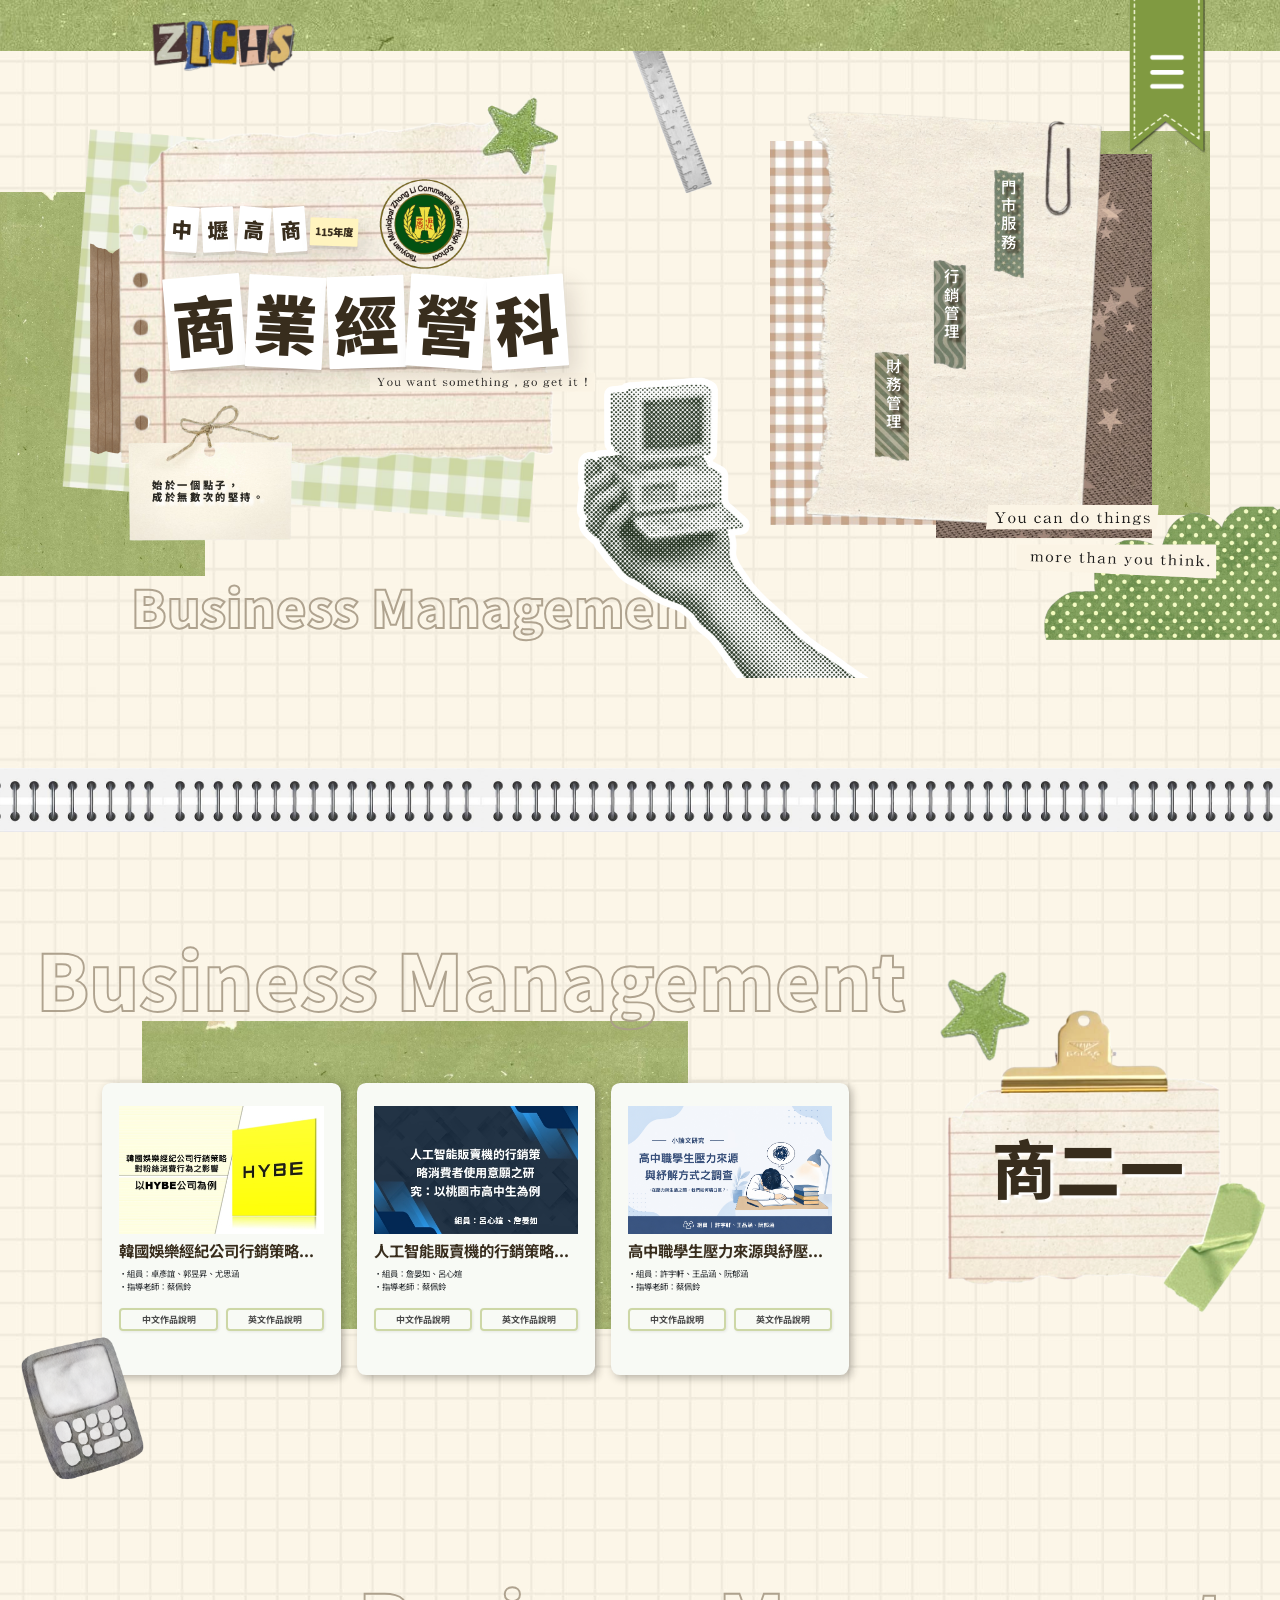
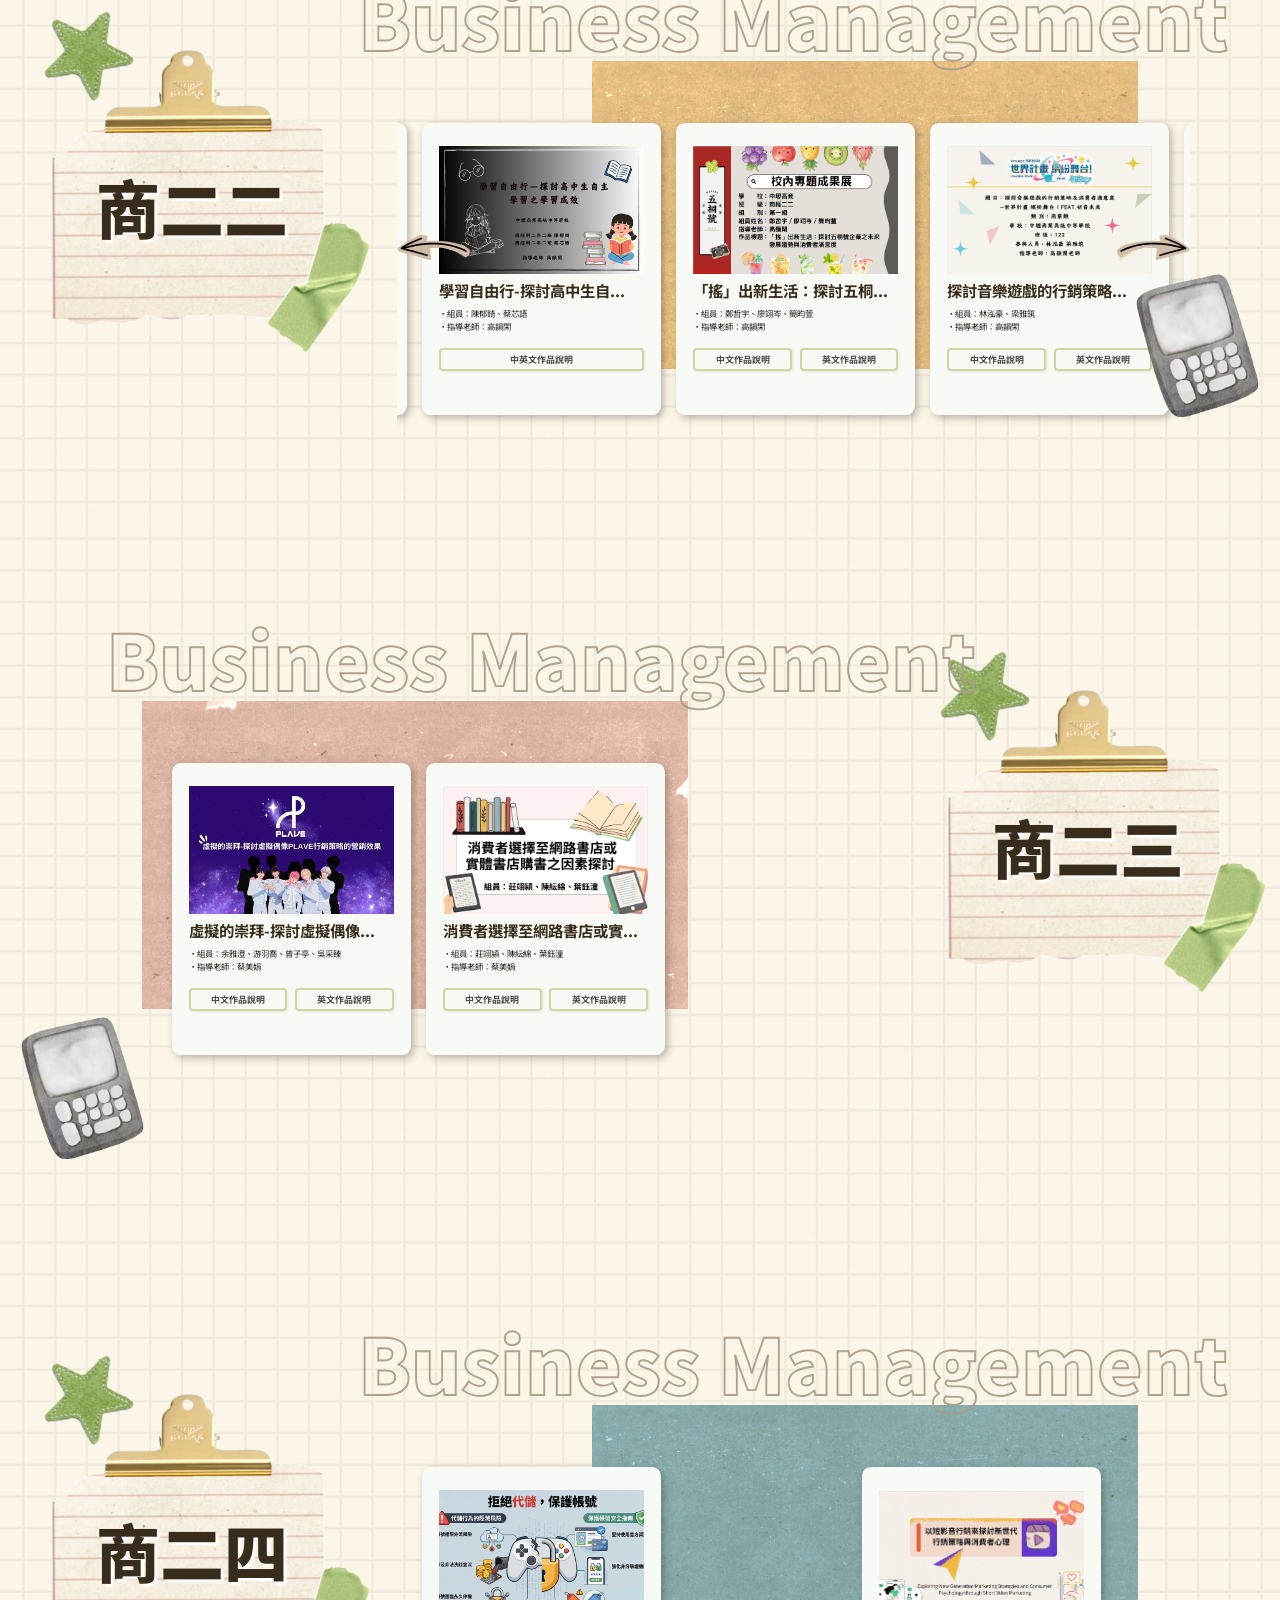
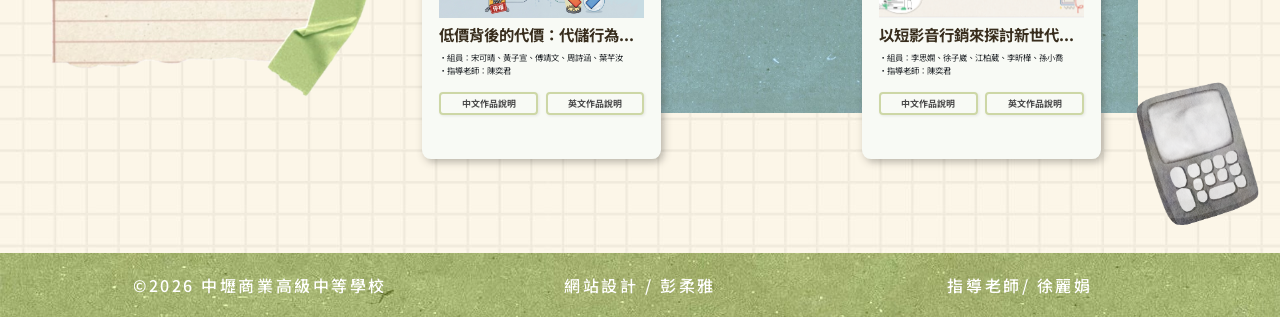
==== commit 10f06495: "Add files via upload" ====
--- a/index-1.html
+++ b/index-1.html
@@ -138,7 +138,7 @@
 
                 <div class="photo-desc">
                   <h4>韓國娛樂經紀公司行銷策略...</h4>
-                  <p>組員:卓彥誼、郭昱昇、尤思涵<br>指導老師:蔡佩鈴</p>
+                  <p>•組員：卓彥誼、郭昱昇、尤思涵<br>•指導老師：蔡佩鈴</p>
                 </div>
                 <div class="photo-buttons">
                   <a href="https://drive.google.com/file/d/12fS43kLxGUZCVprYsd-UBRw5vrFgcOxE/view?usp=sharing"
@@ -156,7 +156,7 @@
 
                 <div class="photo-desc">
                   <h4>人工智能販賣機的行銷策略...</h4>
-                  <p>組員:詹晏如、呂心媗<br>指導老師:蔡佩鈴</p>
+                  <p>•組員：詹晏如、呂心媗<br>•指導老師：蔡佩鈴</p>
                 </div>
                 <div class="photo-buttons">
                   <a href="https://drive.google.com/file/d/1VZL8INRFA2TCuuJnbAmezMTKLaK9kAHm/view?usp=sharing"
@@ -174,7 +174,7 @@
 
                 <div class="photo-desc">
                   <h4>高中職學生壓力來源與紓壓...</h4>
-                  <p>組員:許宇軒、王品涵、阮郁涵<br>指導老師:蔡佩鈴</p>
+                  <p>•組員：許宇軒、王品涵、阮郁涵<br>•指導老師：蔡佩鈴</p>
                 </div>
                 <div class="photo-buttons">
                   <a href="https://drive.google.com/file/d/1ru2Dy6Odyyzer2QTGWu8CB1cLEusMMHx/view?usp=sharing"
@@ -218,8 +218,8 @@
                 <img src="images/122-01-封面.png" alt="照片1">
 
                 <div class="photo-desc">
-                  <h4>「搖」出新生活:探討五桐號...</h4>
-                  <p>組員:鄭哲宇、廖翊岑、簡昀萱<br>指導老師:高韻閑</p>
+                  <h4>「搖」出新生活：探討五桐...</h4>
+                  <p>•組員：鄭哲宇、廖翊岑、簡昀萱<br>•指導老師：高韻閑</p>
                 </div>
                 <div class="photo-buttons">
                   <a href="https://drive.google.com/file/d/1jYTlmbkck-EukeUP4HqJt61ES-Bo6Wlr/view?usp=sharing"
@@ -237,7 +237,7 @@
 
                 <div class="photo-desc">
                   <h4>探討音樂遊戲的行銷策略...</h4>
-                  <p>組員:林泓豪、梁雅筑<br>指導老師:高韻閑</p>
+                  <p>•組員：林泓豪、梁雅筑<br>•指導老師：高韻閑</p>
                 </div>
                 <div class="photo-buttons">
                   <a href="https://drive.google.com/file/d/1q30xio-NUqg1wssndfU2HjceYVSd6Ta1/view?usp=sharing"
@@ -255,7 +255,7 @@
 
                 <div class="photo-desc">
                   <h4>探討網路影音的行銷策略...</h4>
-                  <p>組員:徐湘妍、沈佳臻<br>指導老師:高韻閑</p>
+                  <p>•組員：徐湘妍、沈佳臻<br>•指導老師：高韻閑</p>
                 </div>
                 <div class="photo-buttons">
                   <a href="https://drive.google.com/file/d/1N9SNJuPtw1hdMUIydWcqqrT_MX51MjPo/view?usp=sharing"
@@ -273,7 +273,7 @@
 
                 <div class="photo-desc">
                   <h4>學習自由行-探討高中生自...</h4>
-                  <p>組員:陳郁錡、蔡芯語<br>指導老師:高韻閑</p>
+                  <p>•組員：陳郁錡、蔡芯語<br>•指導老師：高韻閑</p>
                 </div>
                 <div class="photo-buttons">
                   <a href="https://drive.google.com/file/d/1XerqBQUWwdxIlD0RXqPyqvy7WtAE9hy4/view?usp=sharing"
@@ -288,8 +288,8 @@
                 <img src="images/122-01-封面.png" alt="照片1">
 
                 <div class="photo-desc">
-                  <h4>「搖」出新生活:探討五桐號...</h4>
-                  <p>組員:鄭哲宇、廖翊岑、簡昀萱<br>指導老師:高韻閑</p>
+                  <h4>「搖」出新生活：探討五桐...</h4>
+                  <p>•組員：鄭哲宇、廖翊岑、簡昀萱<br>•指導老師：高韻閑</p>
                 </div>
                 <div class="photo-buttons">
                   <a href="https://drive.google.com/file/d/1jYTlmbkck-EukeUP4HqJt61ES-Bo6Wlr/view?usp=sharing"
@@ -307,7 +307,7 @@
 
                 <div class="photo-desc">
                   <h4>探討音樂遊戲的行銷策略...</h4>
-                  <p>組員:林泓豪、梁雅筑<br>指導老師:高韻閑</p>
+                  <p>•組員：林泓豪、梁雅筑<br>•指導老師：高韻閑</p>
                 </div>
                 <div class="photo-buttons">
                   <a href="https://drive.google.com/file/d/1q30xio-NUqg1wssndfU2HjceYVSd6Ta1/view?usp=sharing"
@@ -325,7 +325,7 @@
 
                 <div class="photo-desc">
                   <h4>探討網路影音的行銷策略...</h4>
-                  <p>組員:徐湘妍、沈佳臻<br>指導老師:高韻閑</p>
+                  <p>•組員：徐湘妍、沈佳臻<br>•指導老師：高韻閑</p>
                 </div>
                 <div class="photo-buttons">
                   <a href="https://drive.google.com/file/d/1N9SNJuPtw1hdMUIydWcqqrT_MX51MjPo/view?usp=sharing"
@@ -343,7 +343,7 @@
 
                 <div class="photo-desc">
                   <h4>學習自由行-探討高中生自...</h4>
-                  <p>組員:陳郁錡、蔡芯語<br>指導老師:高韻閑</p>
+                  <p>•組員：陳郁錡、蔡芯語<br>•指導老師：高韻閑</p>
                 </div>
                 <div class="photo-buttons">
                   <a href="https://drive.google.com/file/d/1XerqBQUWwdxIlD0RXqPyqvy7WtAE9hy4/view?usp=sharing"
@@ -387,7 +387,7 @@
                 <img src="images/123-01-封.jpg" alt="照片1">
                 <div class="photo-desc">
                   <h4>虛擬的崇拜-探討虛擬偶像...</h4>
-                  <p>組員:余雅澄、游羽喬、曾子亭、吳采臻<br>指導老師:蔡美娟</p>
+                  <p>•組員：余雅澄、游羽喬、曾子亭、吳采臻<br>•指導老師：蔡美娟</p>
                 </div>
                 <div class="photo-buttons">
                   <a href="https://drive.google.com/file/d/1a_FKa4YyLUTXjFdWmJrqs6HB6MFXDXoE/view?usp=sharing"
@@ -404,7 +404,7 @@
 
                 <div class="photo-desc">
                   <h4>消費者選擇至網路書店或實...</h4>
-                  <p>組員:莊翊潁、陳紜綿、葉鈺潼<br>指導老師:蔡美娟</p>
+                  <p>•組員：莊翊潁、陳紜綿、葉鈺潼<br>•指導老師：蔡美娟</p>
                 </div>
                 <div class="photo-buttons">
                   <a href="https://drive.google.com/file/d/1bvRqxB8x1XKEEqnacZHBSjJikeEvZovq/view?usp=sharing"
@@ -445,8 +445,8 @@
               <div class="photo">
                 <img src="images/124-01_封面.jpeg" alt="照片1">
                 <div class="photo-desc">
-                  <h4>低價背後的代價:代儲行為的...</h4>
-                  <p>組員:宋可晴、黃子宣、傅靖文、周詩涵、葉芊汝<br>指導老師:陳奕君</p>
+                  <h4>低價背後的代價：代儲行為...</h4>
+                  <p>•組員：宋可晴、黃子宣、傅靖文、周詩涵、葉芊汝<br>•指導老師：陳奕君</p>
                 </div>
                 <div class="photo-buttons">
                   <a href="https://drive.google.com/file/d/1yafY8vv4kwil8KkxnTc1oEr2MYXxxPZJ/view?usp=sharing"
@@ -462,7 +462,7 @@
                 <img src="images/124-04 封面.png" alt="照片2">
                 <div class="photo-desc">
                   <h4>以短影音行銷來探討新世代...</h4>
-                  <p>組員:不願意透露呢...<br>指導老師:陳奕君</p>
+                  <p>•組員：李思嫻、徐子崴、江柏葳、李昕樺、孫小喬<br>•指導老師：陳奕君</p>
                 </div>
                 <div class="photo-buttons">
                   <a href="https://drive.google.com/file/d/1EHTsmWzQdqf_DUYmhfDhe-QzsFUSZ-wK/view?usp=sharing"
@@ -495,7 +495,7 @@
           <p class="FOOTTT">網站設計 / 彭柔雅</p>
         </div>
         <div class="col-4">
-          <p class="FOOTTT">指導老師 / 徐麗娟</p>
+          <p class="FOOTTT">指導老師/ 徐麗娟</p>
         </div>
       </div>
     </div>
--- a/css/style.css
+++ b/css/style.css
@@ -163,6 +163,7 @@
     left: 13vw; /* 原 140pt */
     text-shadow: 3pt 3pt 2pt #ffffff;
     font-family: 'Noto Sans TC', sans-serif;
+    opacity: 0;
     animation: 
         breathe 1.2s ease infinite 3s;
 }
@@ -1242,17 +1243,21 @@
 
 /* 拍立得卡片框：全面比例化，防止小螢幕擠壓變形 */
 .photo {
-    height: 10vw !important;    /* 原 200px 換算，維持完美拍立得比例 */
-    width: 16vw !important;     /* 原 320px 換算，卡片會隨著螢幕大小等比例縮放 */
+    position: relative;         /* 👑 關鍵保險：讓底部的絕對定位按鈕可以鎖定這個家 */
+    
+    height: 10vw !important;    /* 保持你完美的大照片高度 */
+    width: 16vw !important;     
     z-index: 20;
-    border: 1.4vw solid #f8faf5 !important;        /* 邊框改為等比縮放 */
-    border-bottom: 7.4vw solid #f8faf5 !important; /* 底部完美等比留白 */
+    border: 1.4vw solid #f8faf5 !important;        
+    border-bottom: 10vw solid #f8faf5 !important; /* 保持拍立得經典大白邊 */
     border-radius: 0.7vw !important;
     box-shadow: 0.2vw 0.2vw 0.7vw rgba(45, 43, 37, 0.3) !important;
     transition: all 0.3s ease !important;
     cursor: grab;
     background-color: #f8faf5 !important;
     box-sizing: content-box !important; 
+    padding-bottom: 1vw;
+    padding-top: 0.5vw;
 }
 
 /* 照片本身：完美鋪滿拍立得內部 */
@@ -1311,14 +1316,16 @@
 /* -------------照片下按鈕-------------- */
 
 .photo-desc{
-    font-size: 0.7vw;  
+    font-size: 0.65vw;  
+    
 }
 
 .photo-desc h4{
     color: #382d1d;
     margin-top: 0.5vw;
-    font-weight: 500;
+    font-weight: bold;
     font-size: 1.2vw;
+    
 }
 
 
@@ -1326,7 +1333,8 @@
 .photo-buttons {
     display: flex;
     justify-content: space-between;
-    width: 100%;             /* 寬度與文字同寬 */
+    width: 100%;  
+    position: absolute !important;           /* 寬度與文字同寬 */
     gap: 0.6vw;              /* 按鈕之間的間距 */
     margin-top: auto;        /* 如果文字長度不同，強迫按鈕在底部對齊 */
     
@@ -1700,7 +1708,7 @@
   top: 50%;
   transform: translateY(-50%);
   font-size: 50px;
-  font-family: "Vollkorn", serif;
+  font-family: 'Noto Sans TC', sans-serif;
   font-weight: 400;
   text-align: center;
   z-index: 100;
@@ -1789,14 +1797,14 @@
     content: attr(data-award);
     
     position: absolute;
-    top: 1px;   /* 往上衝出框框 */
-    left: -0.5vw;  /* 往左衝出框框 */
+    top: 0px;   /* 往上衝出框框 */
+    left: -0.8vw;  /* 往左衝出框框 */
     z-index: 999; 
     
     /* 樣式保持你最愛的文青淡黃色調 */
-    background: rgba(255, 244, 191, 0.95); 
-    color: #574a2a;                       
-    font-size: 0.8vw;
+    background: rgba(237, 90, 90, 0.95); 
+    color: #ffffff;                       
+    font-size: 1vw;
     font-weight: bold;
     letter-spacing: 1.5px;                 
     
@@ -1804,8 +1812,8 @@
     padding: 6px 16px;                    
     
     /* 虛線手作撕裂感 */
-    border-left: 2px dashed rgba(255, 255, 255, 0.7);
-    border-right: 2px dashed rgba(255, 255, 255, 0.7);
+    border-left: 2px dashed rgba(244, 209, 209, 0.7);
+    border-right: 2px dashed rgba(244, 209, 209, 0.7);
     
     /* 帥氣的傾斜度 */
     transform: rotate(-10deg);
--- a/css/stylephone.css
+++ b/css/stylephone.css
@@ -11,12 +11,12 @@
     
 .BG3, .BG4, .BG5, .BG6, .BG7, .BG8, .DAI2, .TT1, .TT2, .TT3, .GOOD, .GOOD2, 
 .ruler, .notebook-binder, .labelpaper, .S1PHOTOBG, .S1PHOTOBG2, .S2PHOTOBG, .S2PHOTOBG2,.S3PHOTOBG, .S3PHOTOBG2, 
-.S1ET, .S2ET, .S3ET, .title-row, .S0TT .letter,.row1 .letter,.row1 .year-badge ,.row2 .letter {
+.S1ET, .S2ET, .S3ET, .title-row, .S0T .letter,.row1 .letter,.row1 .year-badge ,.row2 .letter {
         display: none !important; /* 這樣它們在手機版就會完全消失不見 */
     }
 
     .S0T1, .S0T2, .S0TT, .BIGT {
-        opacity: 1; /* 這樣它們在手機版就會完全消失不見 */
+        opacity: 1;
     }
 
 
@@ -72,7 +72,7 @@
         transform: none !important;
         margin: 0 auto !important;          /* 關鍵：靠這行強迫兩張照片的區塊在手機版徹底水平居中 */
         box-shadow: 0 4px 15px rgba(0,0,0,0.08) !important;
-        background: #fff !important;
+        background: #ffffff00 !important;
         display: block !important;
         position: relative !important;
         left: 0 !important;                 /* 清除可能寫死在電腦版的左右位移 */
@@ -276,7 +276,7 @@
 
     /* --- 2. 標題文字區塊：全新淡入動畫與置中 --- */
     .S0TT {
-        top: 45vw;                   /* 調整在手機上的頂部距離 */
+        top: 40vw;                   /* 調整在手機上的頂部距離 */
         left: 50% !important;        /* 強制將起點設在螢幕正中間 */
         width: 90vw;                 /* 限制文字區塊最大寬度，避免跑版 */
         text-align: center;
@@ -328,7 +328,7 @@
     /* 插圖貼紙 BIBI：第三個登場（延遲 0.6 秒） */
     .BIBI {
         opacity: 0;                  /* 剛進入網頁先藏起來 */
-        top: 50vw;
+        top: 45vw;
         bottom: 45vw;                /* 利用 bottom 定位在手機版的中下方 */
         left: 50% !important;        /* 水平置中 */
         height: 60vw;                /* 大幅放大插圖尺寸 */
@@ -565,7 +565,7 @@
         width: 70vw !important;           /* 放大卡片寬度，不貼死螢幕 */
         height: 50vw !important; 
         border: 4vw solid #f8faf5 !important;
-        border-bottom: 30vw solid #f8faf5 !important; /* 經典拍立得下留白 */
+        border-bottom: 35vw solid #f8faf5 !important; /* 經典拍立得下留白 */
         border-radius: 2vw !important;
         box-shadow: 0 1.5vw 4vw rgba(45, 43, 37, 0.15) !important;
         margin: 0 auto !important;        /* 水平置中 */
@@ -606,8 +606,8 @@
 
 .photo-desc h4{
     color: #382d1d;
-    margin-top: 0.5vw;
-    font-weight: 500;
+    margin-top: 5vw;
+    font-weight: bolder;
     font-size: 4vw;
 }
 
@@ -905,4 +905,7 @@
         filter: drop-shadow(0 12px 25px rgba(252, 235, 179, 0.5));
     }
 }
-}+}
+
+
+
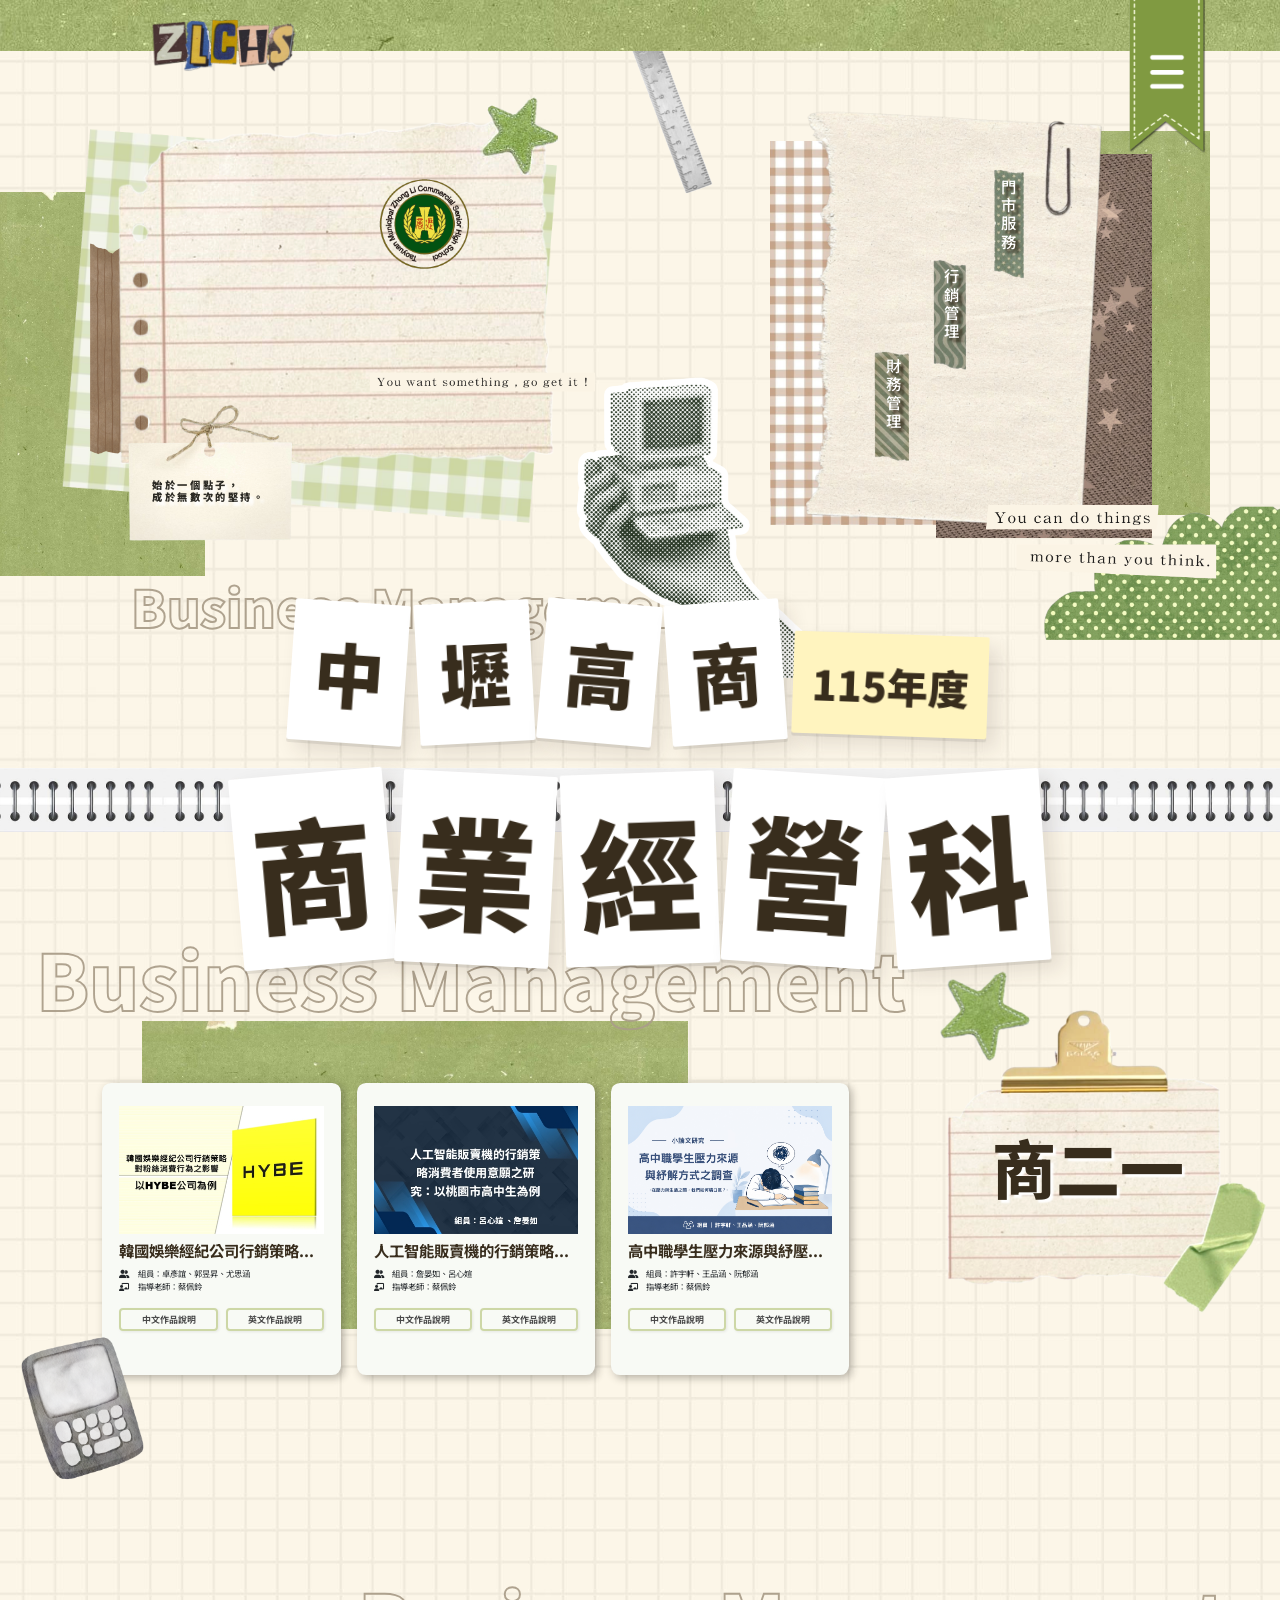
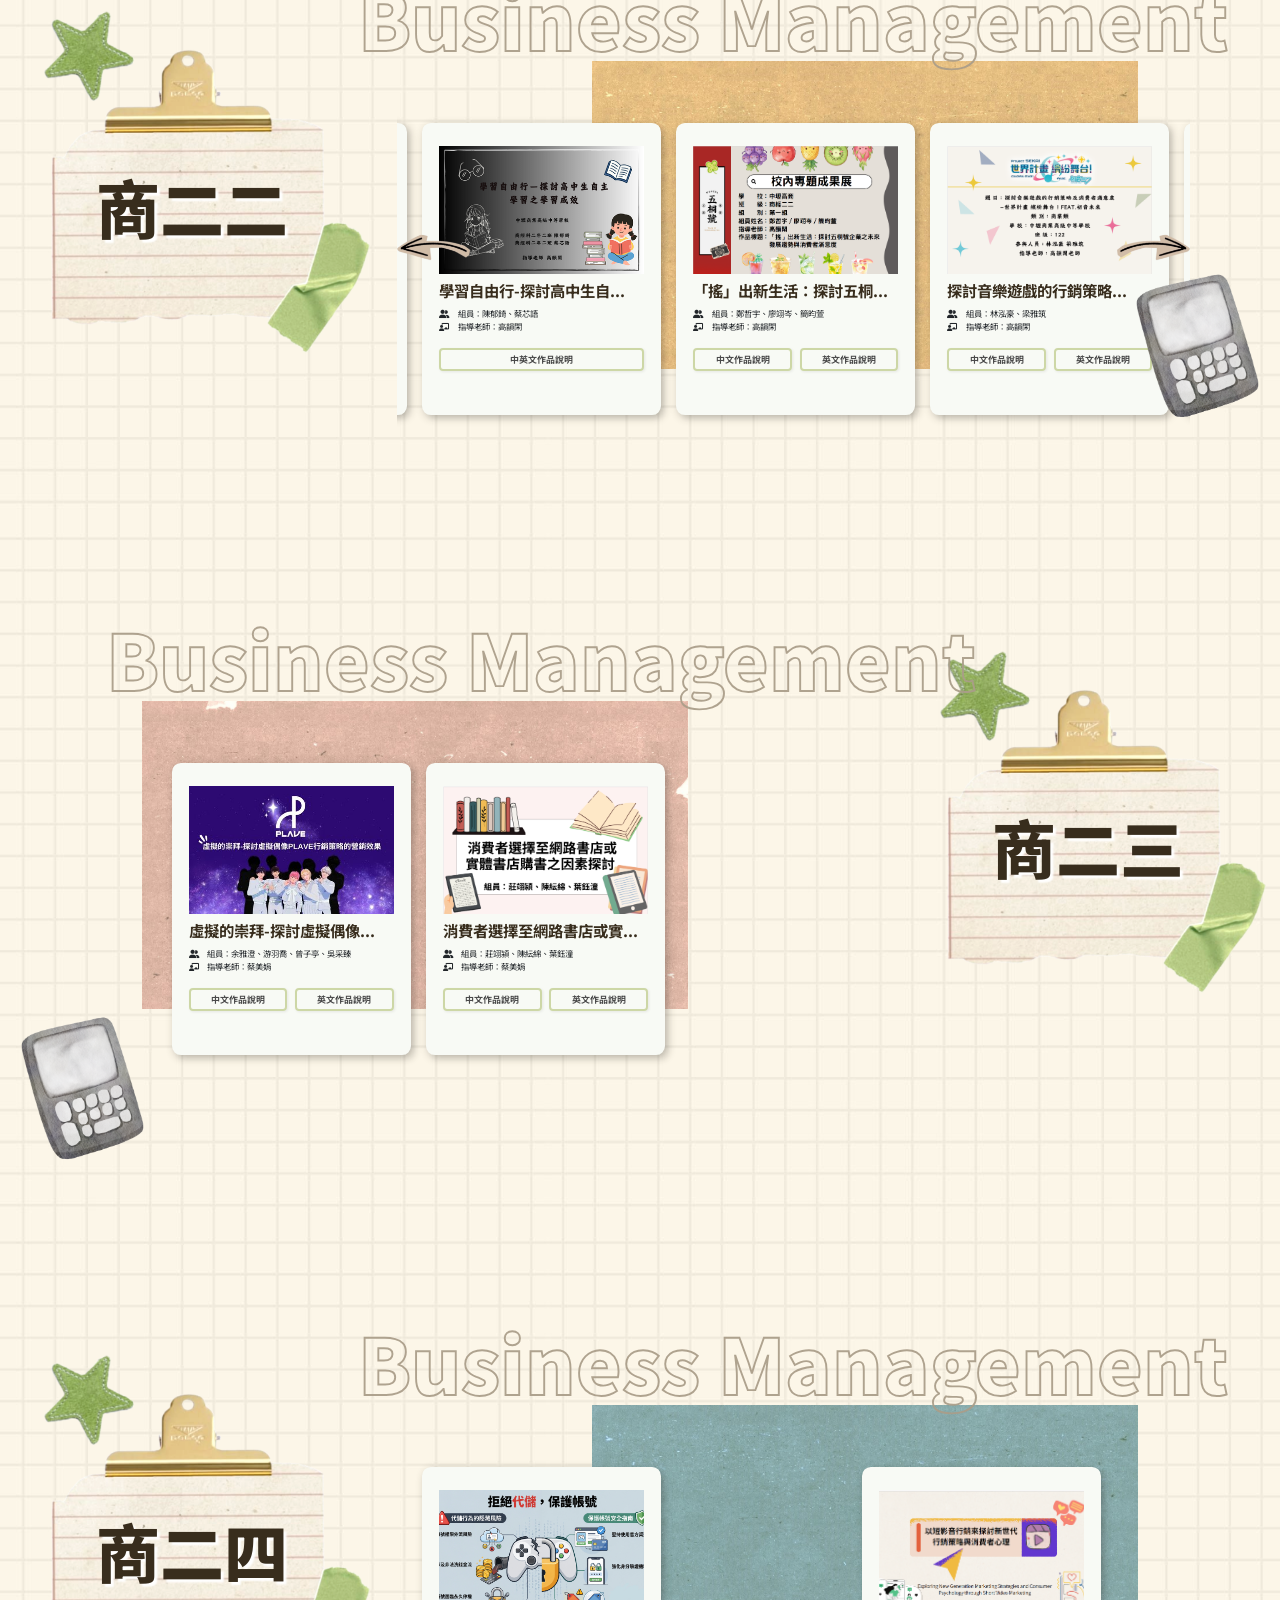
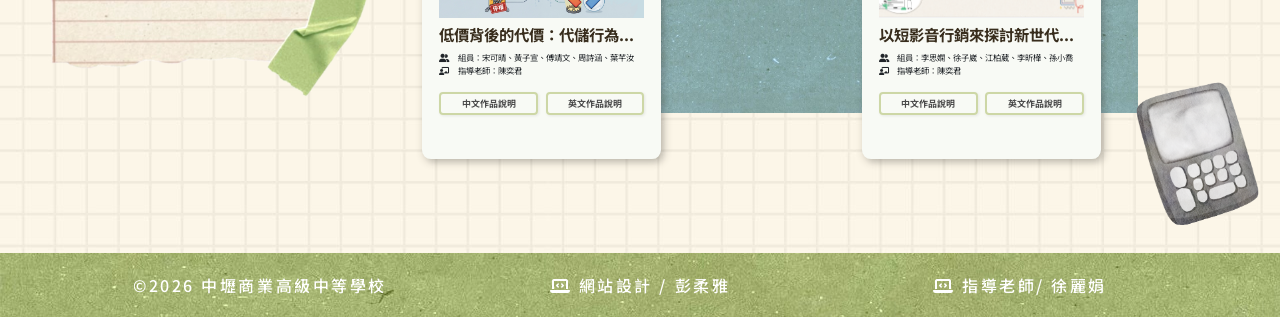
==== commit f1ae4f46: "Add files via upload" ====
--- a/index-1.html
+++ b/index-1.html
@@ -11,6 +11,7 @@
   <link rel="preconnect" href="https://fonts.gstatic.com" crossorigin>
   <link href="https://fonts.googleapis.com/css2?family=Noto+Sans+TC:wght@400;900&display=swap" rel="stylesheet">
   <link rel="stylesheet" href="https://cdn.jsdelivr.net/npm/swiper@11/swiper-bundle.min.css" />
+  <link rel="stylesheet" href="https://cdnjs.cloudflare.com/ajax/libs/font-awesome/6.5.1/css/all.min.css">
   <link rel="stylesheet" href="css/style.css">
   <link rel="stylesheet" href="css/stylephone.css">
   <link rel="stylesheet" href="index.html">
@@ -37,10 +38,10 @@
     <button type="button" class="overlay-close">✕</button>
     <nav>
       <ul>
-        <li><a href="index-1.html">商業經營科</a></li>
-        <li><a href="index-2.html">國際貿易科</a></li>
-        <li><a href="index-4.html">資料處理科</a></li>
-        <li><a href="index.html">回首頁</a></li>
+        <li><a href="index-1.html"><i class="fa-solid fa-calculator"></i>商業經營科</a></li>
+        <li><a href="index-2.html"><i class="fa-solid fa-earth-asia"></i>國際貿易科</a></li>
+        <li><a href="index-4.html"><i class="fa-solid fa-desktop"></i>資料處理科</a></li>
+        <li><a href="index.html"><i class="fa-solid fa-house"></i>回首頁</a></li>
       </ul>
     </nav>
   </div>
@@ -78,10 +79,7 @@
 
       </div>
     </div>
-    <div class="S0TT">
-      <h1 class="S0T1">中壢高商 <sub>115年度</sub></h1><br>
-      <h1 class="S0T2 BIGT">商業經營科</h1>
-    </div>
+
     <h2 class="S0ET">Business Management</h2>
     <div>
       <img src="images/GOOD1.png" alt="" class="GOOD">
@@ -95,7 +93,6 @@
       <img src="images/Right brown star paper.png" alt="" class="BG6">
       <img src="images/Right white paper.png" alt="" class="BG5">
       <img src="images/School emblem.png" alt="" class="SCHOOL">
-      <img src="images/mark.png" alt="" class="BIBI">
       <img src="images/tape.png" alt="" class="DAI2">
 
 
@@ -138,7 +135,8 @@
 
                 <div class="photo-desc">
                   <h4>韓國娛樂經紀公司行銷策略...</h4>
-                  <p>•組員：卓彥誼、郭昱昇、尤思涵<br>•指導老師：蔡佩鈴</p>
+                  <p><i class="fa-solid fa-user-group"></i> 組員：卓彥誼、郭昱昇、尤思涵<br><i
+                      class="fa-solid fa-chalkboard-user"></i> 指導老師：蔡佩鈴</p>
                 </div>
                 <div class="photo-buttons">
                   <a href="https://drive.google.com/file/d/12fS43kLxGUZCVprYsd-UBRw5vrFgcOxE/view?usp=sharing"
@@ -156,7 +154,8 @@
 
                 <div class="photo-desc">
                   <h4>人工智能販賣機的行銷策略...</h4>
-                  <p>•組員：詹晏如、呂心媗<br>•指導老師：蔡佩鈴</p>
+                  <p><i class="fa-solid fa-user-group"></i> 組員：詹晏如、呂心媗<br><i class="fa-solid fa-chalkboard-user"></i>
+                    指導老師：蔡佩鈴</p>
                 </div>
                 <div class="photo-buttons">
                   <a href="https://drive.google.com/file/d/1VZL8INRFA2TCuuJnbAmezMTKLaK9kAHm/view?usp=sharing"
@@ -174,7 +173,8 @@
 
                 <div class="photo-desc">
                   <h4>高中職學生壓力來源與紓壓...</h4>
-                  <p>•組員：許宇軒、王品涵、阮郁涵<br>•指導老師：蔡佩鈴</p>
+                  <p><i class="fa-solid fa-user-group"></i> 組員：許宇軒、王品涵、阮郁涵<br><i
+                      class="fa-solid fa-chalkboard-user"></i> 指導老師：蔡佩鈴</p>
                 </div>
                 <div class="photo-buttons">
                   <a href="https://drive.google.com/file/d/1ru2Dy6Odyyzer2QTGWu8CB1cLEusMMHx/view?usp=sharing"
@@ -219,7 +219,8 @@
 
                 <div class="photo-desc">
                   <h4>「搖」出新生活：探討五桐...</h4>
-                  <p>•組員：鄭哲宇、廖翊岑、簡昀萱<br>•指導老師：高韻閑</p>
+                  <p><i class="fa-solid fa-user-group"></i> 組員：鄭哲宇、廖翊岑、簡昀萱<br><i
+                      class="fa-solid fa-chalkboard-user"></i> 指導老師：高韻閑</p>
                 </div>
                 <div class="photo-buttons">
                   <a href="https://drive.google.com/file/d/1jYTlmbkck-EukeUP4HqJt61ES-Bo6Wlr/view?usp=sharing"
@@ -237,7 +238,8 @@
 
                 <div class="photo-desc">
                   <h4>探討音樂遊戲的行銷策略...</h4>
-                  <p>•組員：林泓豪、梁雅筑<br>•指導老師：高韻閑</p>
+                  <p><i class="fa-solid fa-user-group"></i> 組員：林泓豪、梁雅筑<br><i class="fa-solid fa-chalkboard-user"></i>
+                    指導老師：高韻閑</p>
                 </div>
                 <div class="photo-buttons">
                   <a href="https://drive.google.com/file/d/1q30xio-NUqg1wssndfU2HjceYVSd6Ta1/view?usp=sharing"
@@ -255,7 +257,8 @@
 
                 <div class="photo-desc">
                   <h4>探討網路影音的行銷策略...</h4>
-                  <p>•組員：徐湘妍、沈佳臻<br>•指導老師：高韻閑</p>
+                  <p><i class="fa-solid fa-user-group"></i> 組員：徐湘妍、沈佳臻<br><i class="fa-solid fa-chalkboard-user"></i>
+                    指導老師：高韻閑</p>
                 </div>
                 <div class="photo-buttons">
                   <a href="https://drive.google.com/file/d/1N9SNJuPtw1hdMUIydWcqqrT_MX51MjPo/view?usp=sharing"
@@ -273,7 +276,8 @@
 
                 <div class="photo-desc">
                   <h4>學習自由行-探討高中生自...</h4>
-                  <p>•組員：陳郁錡、蔡芯語<br>•指導老師：高韻閑</p>
+                  <p><i class="fa-solid fa-user-group"></i> 組員：陳郁錡、蔡芯語<br><i class="fa-solid fa-chalkboard-user"></i>
+                    指導老師：高韻閑</p>
                 </div>
                 <div class="photo-buttons">
                   <a href="https://drive.google.com/file/d/1XerqBQUWwdxIlD0RXqPyqvy7WtAE9hy4/view?usp=sharing"
@@ -289,7 +293,8 @@
 
                 <div class="photo-desc">
                   <h4>「搖」出新生活：探討五桐...</h4>
-                  <p>•組員：鄭哲宇、廖翊岑、簡昀萱<br>•指導老師：高韻閑</p>
+                  <p><i class="fa-solid fa-user-group"></i> 組員：鄭哲宇、廖翊岑、簡昀萱<br><i
+                      class="fa-solid fa-chalkboard-user"></i> 指導老師：高韻閑</p>
                 </div>
                 <div class="photo-buttons">
                   <a href="https://drive.google.com/file/d/1jYTlmbkck-EukeUP4HqJt61ES-Bo6Wlr/view?usp=sharing"
@@ -307,7 +312,8 @@
 
                 <div class="photo-desc">
                   <h4>探討音樂遊戲的行銷策略...</h4>
-                  <p>•組員：林泓豪、梁雅筑<br>•指導老師：高韻閑</p>
+                  <p><i class="fa-solid fa-user-group"></i> 組員：林泓豪、梁雅筑<br><i class="fa-solid fa-chalkboard-user"></i>
+                    指導老師：高韻閑</p>
                 </div>
                 <div class="photo-buttons">
                   <a href="https://drive.google.com/file/d/1q30xio-NUqg1wssndfU2HjceYVSd6Ta1/view?usp=sharing"
@@ -325,7 +331,8 @@
 
                 <div class="photo-desc">
                   <h4>探討網路影音的行銷策略...</h4>
-                  <p>•組員：徐湘妍、沈佳臻<br>•指導老師：高韻閑</p>
+                  <p><i class="fa-solid fa-user-group"></i> 組員：徐湘妍、沈佳臻<br><i class="fa-solid fa-chalkboard-user"></i>
+                    指導老師：高韻閑</p>
                 </div>
                 <div class="photo-buttons">
                   <a href="https://drive.google.com/file/d/1N9SNJuPtw1hdMUIydWcqqrT_MX51MjPo/view?usp=sharing"
@@ -343,7 +350,8 @@
 
                 <div class="photo-desc">
                   <h4>學習自由行-探討高中生自...</h4>
-                  <p>•組員：陳郁錡、蔡芯語<br>•指導老師：高韻閑</p>
+                  <p><i class="fa-solid fa-user-group"></i> 組員：陳郁錡、蔡芯語<br><i class="fa-solid fa-chalkboard-user"></i>
+                    指導老師：高韻閑</p>
                 </div>
                 <div class="photo-buttons">
                   <a href="https://drive.google.com/file/d/1XerqBQUWwdxIlD0RXqPyqvy7WtAE9hy4/view?usp=sharing"
@@ -387,7 +395,8 @@
                 <img src="images/123-01-封.jpg" alt="照片1">
                 <div class="photo-desc">
                   <h4>虛擬的崇拜-探討虛擬偶像...</h4>
-                  <p>•組員：余雅澄、游羽喬、曾子亭、吳采臻<br>•指導老師：蔡美娟</p>
+                  <p><i class="fa-solid fa-user-group"></i> 組員：余雅澄、游羽喬、曾子亭、吳采臻<br><i
+                      class="fa-solid fa-chalkboard-user"></i> 指導老師：蔡美娟</p>
                 </div>
                 <div class="photo-buttons">
                   <a href="https://drive.google.com/file/d/1a_FKa4YyLUTXjFdWmJrqs6HB6MFXDXoE/view?usp=sharing"
@@ -404,7 +413,8 @@
 
                 <div class="photo-desc">
                   <h4>消費者選擇至網路書店或實...</h4>
-                  <p>•組員：莊翊潁、陳紜綿、葉鈺潼<br>•指導老師：蔡美娟</p>
+                  <p><i class="fa-solid fa-user-group"></i> 組員：莊翊潁、陳紜綿、葉鈺潼<br><i
+                      class="fa-solid fa-chalkboard-user"></i> 指導老師：蔡美娟</p>
                 </div>
                 <div class="photo-buttons">
                   <a href="https://drive.google.com/file/d/1bvRqxB8x1XKEEqnacZHBSjJikeEvZovq/view?usp=sharing"
@@ -446,7 +456,8 @@
                 <img src="images/124-01_封面.jpeg" alt="照片1">
                 <div class="photo-desc">
                   <h4>低價背後的代價：代儲行為...</h4>
-                  <p>•組員：宋可晴、黃子宣、傅靖文、周詩涵、葉芊汝<br>•指導老師：陳奕君</p>
+                  <p><i class="fa-solid fa-user-group"></i> 組員：宋可晴、黃子宣、傅靖文、周詩涵、葉芊汝<br><i
+                      class="fa-solid fa-chalkboard-user"></i> 指導老師：陳奕君</p>
                 </div>
                 <div class="photo-buttons">
                   <a href="https://drive.google.com/file/d/1yafY8vv4kwil8KkxnTc1oEr2MYXxxPZJ/view?usp=sharing"
@@ -462,7 +473,8 @@
                 <img src="images/124-04 封面.png" alt="照片2">
                 <div class="photo-desc">
                   <h4>以短影音行銷來探討新世代...</h4>
-                  <p>•組員：李思嫻、徐子崴、江柏葳、李昕樺、孫小喬<br>•指導老師：陳奕君</p>
+                  <p><i class="fa-solid fa-user-group"></i> 組員：李思嫻、徐子崴、江柏葳、李昕樺、孫小喬<br><i
+                      class="fa-solid fa-chalkboard-user"></i> 指導老師：陳奕君</p>
                 </div>
                 <div class="photo-buttons">
                   <a href="https://drive.google.com/file/d/1EHTsmWzQdqf_DUYmhfDhe-QzsFUSZ-wK/view?usp=sharing"
@@ -492,10 +504,10 @@
           <p class="FOOTTT">©2026 中壢商業高級中等學校</p>
         </div>
         <div class="col-4">
-          <p class="FOOTTT">網站設計 / 彭柔雅</p>
+          <p class="FOOTTT"><i class="fa-solid fa-laptop-code"></i>網站設計 / 彭柔雅</p>
         </div>
         <div class="col-4">
-          <p class="FOOTTT">指導老師/ 徐麗娟</p>
+          <p class="FOOTTT"><i class="fa-solid fa-laptop-code"></i>指導老師/ 徐麗娟</p>
         </div>
       </div>
     </div>
--- a/css/style.css
+++ b/css/style.css
@@ -155,18 +155,7 @@
 }
 
 /* ============ 標題 ============ */
-.S0TT{
-    position: relative;
-    z-index: 20;
-    color: #382d1d;
-    top: 13vw; /* 原 130pt */
-    left: 13vw; /* 原 140pt */
-    text-shadow: 3pt 3pt 2pt #ffffff;
-    font-family: 'Noto Sans TC', sans-serif;
-    opacity: 0;
-    animation: 
-        breathe 1.2s ease infinite 3s;
-}
+
 
 @keyframes breathe {
     0% { transform: scale(1); }
@@ -394,24 +383,12 @@
     z-index: 2; 
     transition: background 0.3s ease;
     animation: 
-        introBouncePlay 1s ease-out 3s forwards,
+        introBouncePlay 1s ease-out 1.5s forwards,
         floatUpDownR 4s ease infinite 2.2s;
 }
 
 
-.BIBI {
-    position: absolute;
-    opacity: 0;
-    bottom: 15.7vw; /* 原 170pt */
-    top: 13vw; /* 原 139pt */
-    left: 22vw; /* 原 260pt */
-    height: 25vw; 
-    width: auto;  
-    z-index: 2; 
-    transition: background 0.3s ease;
-    
-        
-}
+
 
 
 /* 其他科系的標題 */
@@ -1831,4 +1808,14 @@
     
     /* 2. 核心魔法：用負值 margin 把外框往外拉，抵消 padding，保證照片卡片原本的位置 100% 準確不動 */
     margin: -25px !important;
-}+}
+
+
+
+
+.fa-solid, .fa-regular{
+    margin-right: 0.5vw;
+}
+
+
+
--- a/css/stylephone.css
+++ b/css/stylephone.css
@@ -1,7 +1,7 @@
 
 @media screen and (max-width: 1980px) {
     
-.S0T1, .S0T2, .S0TT, .BIGT{
+.S0T1, .S0T2, .BIGT{
         opacity: 0; /* 這樣它們在手機版就會完全消失不見 */
     }
 
@@ -11,11 +11,11 @@
     
 .BG3, .BG4, .BG5, .BG6, .BG7, .BG8, .DAI2, .TT1, .TT2, .TT3, .GOOD, .GOOD2, 
 .ruler, .notebook-binder, .labelpaper, .S1PHOTOBG, .S1PHOTOBG2, .S2PHOTOBG, .S2PHOTOBG2,.S3PHOTOBG, .S3PHOTOBG2, 
-.S1ET, .S2ET, .S3ET, .title-row, .S0T .letter,.row1 .letter,.row1 .year-badge ,.row2 .letter {
+.S1ET, .S2ET, .S3ET  {
         display: none !important; /* 這樣它們在手機版就會完全消失不見 */
     }
 
-    .S0T1, .S0T2, .S0TT, .BIGT {
+    .S0T1, .S0T2,  .BIGT {
         opacity: 1;
     }
 
@@ -274,17 +274,127 @@
         overflow: hidden; /* 確保手機版不會產生左右奇怪的捲軸 */
     }
 
-    /* --- 2. 標題文字區塊：全新淡入動畫與置中 --- */
-    .S0TT {
-        top: 40vw;                   /* 調整在手機上的頂部距離 */
-        left: 50% !important;        /* 強制將起點設在螢幕正中間 */
-        width: 90vw;                 /* 限制文字區塊最大寬度，避免跑版 */
-        text-align: center;
-        text-shadow: 2px 2px 2px #ffffff;
-        
-        /* 整個標題區第一個登場：花費 1 秒，由下往上淡入 */
-        animation: mobileFadeInUp 1s ease forwards !important;
-    }
+   
+
+
+/* ==========================================================================
+   ✨ 拼貼剪紙風大標題：微調縮小字體、縮緊水平間距版
+   ========================================================================== */
+
+/* 1. 大標題外層總容器 */
+.S0T {
+    position: relative;
+    z-index: 20;
+    top: 14.2vw; 
+    left: 13vw; 
+    font-family: 'Noto Sans TC', sans-serif;
+   
+}
+
+/* 讓兩行字可以整齊排列 */
+.title-row {
+    display: flex;
+    
+    /* 🎯 關鍵修改 1：把原本的 0.8vw 縮小到 0.3vw，讓卡片水平靠得更近、更緊密 */
+    gap: 0.3vw; 
+    
+    align-items: center;
+}
+
+/* 2. 👑 單個字母卡片：移植自 test.html 的復古雜誌剪貼風格 */
+.S0T .letter {
+    position: relative;
+    display: inline-flex;
+    justify-content: center;
+    align-items: center;
+    background: #ffffff; /* 經典復古剪紙白底 */
+    color: #382d1d;      /* 質感深咖啡字體顏色 */
+    font-weight: 900;
+    
+    /* 雙層立體感手帳陰影 */
+    box-shadow: 
+        0 3px 0 rgba(0,0,0,.08),
+        10px 10px 20px rgba(56, 45, 29, 0.12);
+        
+    border-radius: 1px; /* 微微的紙張圓角 */
+    opacity: 0; /* 預設隱形，等待彈出 */
+    
+    /* 複合動畫分工 */
+    animation: 
+        collagePop 0.5s cubic-bezier(0.175, 0.885, 0.32, 1.275) var(--delay) forwards,
+        collageJitter 0.5s steps(2) infinite 2.5s;
+}
+
+/* 🎯 🎯 🎯 以下為大小微調區 🎯 🎯 🎯 */
+
+/* 第一行「中壢高商」的調整（整體縮小） */
+.row1 .letter {
+    width: 2.5vw;     /* 🎯 寬度原本 4.5vw -> 縮小到 3.5vw */
+    height: 3.5vw;    /* 🎯 高度原本 5.5vw -> 縮小到 4.5vw */
+    font-size: 1.6vw; /* 🎯 字體大小原本 2vw -> 縮小到 1.6vw */
+}
+
+/* 「115年度」小徽章卡片的特殊調整 */
+.row1 .year-badge {
+    width: auto !important;
+    height: 2.2vw !important;  /* 🎯 配合第一行縮小高度 */
+    font-size: 0.8vw !important; /* 🎯 字體大小原本 1vw -> 縮小到 0.8vw */
+    padding: 0 0.4vw;
+    bottom: -0.2vw;
+    background: #fff4bf; 
+}
+
+/* 第二行「校內專題成果展」的調整（大幅縮小） */
+.row2 .letter {
+    width: 6vw;       /* 🎯 寬度原本 8vw -> 縮小到 6vw */
+    height: 7.2vw;    /* 🎯 高度原本 9.5vw -> 縮小到 7.2vw */
+    font-size: 5vw;   /* 🎯 字體大小原本 6.5vw -> 縮小到 5vw */
+}
+
+/* ==========================================================================
+   ✨ 下方動畫定義維持不變
+   ========================================================================== */
+
+@keyframes collagePop {
+    0% {
+        opacity: 0;
+        transform: rotate(var(--rot)) scale(0);
+    }
+    60% {
+        opacity: 1;
+        transform: rotate(var(--rot)) scale(1.15);
+    }
+    100% {
+        opacity: 1;
+        transform: rotate(var(--rot)) scale(1);
+    }
+}
+
+@keyframes collageJitter {
+    0%, 100% { transform: rotate(var(--rot)) translateY(0); }
+    25% { transform: rotate(calc(var(--rot) + 1deg)) translateY(-1px); }
+    75% { transform: rotate(calc(var(--rot) - 1deg)) translateY(1px); }
+}
+
+
+
+
+
+
+
+
+
+
+
+
+
+
+
+
+
+
+
+
 
     /* 第一行小標：成果展主題（取消電腦打字效果） */
     .S0T1 {
@@ -316,7 +426,7 @@
     .SCHOOL {
         opacity: 0;                  /* 剛進入網頁先藏起來，等動畫觸發 */
         top: 30vw;
-        bottom: 92vw;                /* 定位在標題下方、BIBI上方 */
+        bottom: 92vw;                
         left: 50% !important;        /* 水平置中 */
         height: 15vw;                /* 放大尺寸 */
         width: auto;
@@ -325,17 +435,7 @@
         animation: mobileFadeInUp 1.2s ease 0.3s forwards !important;
     }
 
-    /* 插圖貼紙 BIBI：第三個登場（延遲 0.6 秒） */
-    .BIBI {
-        opacity: 0;                  /* 剛進入網頁先藏起來 */
-        top: 45vw;
-        bottom: 45vw;                /* 利用 bottom 定位在手機版的中下方 */
-        left: 50% !important;        /* 水平置中 */
-        height: 60vw;                /* 大幅放大插圖尺寸 */
-        width: auto;
-        
-        animation: mobileFadeInUp 1.2s ease 0.6s forwards !important;
-    }
+   
 
     /* 背景裝飾大字 S0ET：第四個淡淡浮現（延遲 0.9 秒） */
     .S0ET {
@@ -562,7 +662,7 @@
     .photo {
         position: relative !important;
         display: block !important;
-        width: 70vw !important;           /* 放大卡片寬度，不貼死螢幕 */
+        width: 76vw !important;           /* 放大卡片寬度，不貼死螢幕 */
         height: 50vw !important; 
         border: 4vw solid #f8faf5 !important;
         border-bottom: 35vw solid #f8faf5 !important; /* 經典拍立得下留白 */
@@ -824,7 +924,7 @@
 
     /* 🎯 5. 精緻化手機版紙膠帶（把電腦版的 vw 單位換成實體 px 單位） */
     .swiper-slide.award-item::after {
-        font-size: 20px !important;     /* 縮小字體，適合手機螢幕 */
+        font-size: 24px !important;     /* 縮小字體，適合手機螢幕 */
         padding: 4px 12px !important;   /* 縮小膠帶寬度與高度 */
         
         /* 🚀 重新計算衝出距離：因為手機版卡片通常貼近螢幕邊緣，稍微調整一下 */
@@ -905,7 +1005,121 @@
         filter: drop-shadow(0 12px 25px rgba(252, 235, 179, 0.5));
     }
 }
-}
-
-
-
+
+
+
+/* ==========================================================================
+   ✨ 拼貼剪紙風大標題：手機版專屬（完美置中、整體大氣放大版）
+   ========================================================================== */
+
+/* 1. 大標題外層總容器 */
+.S0T {
+    position: relative;
+    z-index: 20;
+    
+    /* 🎯 手機版微調：控制整體標題與頂部的距離（可依封面圖位置上下調整這個數值） */
+    top: 45vw; 
+    
+    /* 🎯 關鍵修改 1：取消電腦版靠左，寬度撐滿，啟動 Flex 讓兩行字水平靠中央對齊 */
+    left: 0 !important; 
+    width: 100% !important;
+    display: flex !important;
+    flex-direction: column !important;
+    align-items: center !important; 
+
+    font-family: 'Noto Sans TC', sans-serif;
+}
+
+/* 讓兩行字可以整齊排列 */
+.title-row {
+    display: flex !important;
+    
+    /* 🎯 關鍵修改 2：讓這一行裡面的所有字卡在手機螢幕正中央水平排列 */
+    justify-content: center !important; 
+    
+    /* 🎯 關鍵修改 3：字卡之間的水平間距（手機上稍微拉開一點點，視覺更舒適） */
+    gap: 0.8vw !important; 
+    
+    align-items: center !important;
+    width: 100% !important;
+    
+    /* 🎯 關鍵修改 4：第一行與第二行之間的上下大間距，避免兩行撞在一起 */
+    margin-bottom: 0.5vw !important; 
+}
+
+/* 2. 👑 單個字母卡片：基本風格維持（陰影與動畫） */
+.S0T .letter {
+    position: relative;
+    display: inline-flex !important;
+    justify-content: center;
+    align-items: center;
+    background: #ffffff; /* 經典復古剪紙白底 */
+    color: #382d1d;      /* 質感深咖啡字體顏色 */
+    font-weight: 900;
+    
+    /* 雙層立體感手帳陰影 */
+    box-shadow: 
+        0 3px 0 rgba(0,0,0,.08),
+        10px 10px 20px rgba(56, 45, 29, 0.12);
+        
+    border-radius: 2px; /* 稍微增加一點手機上的紙張圓角感 */
+    opacity: 0; /* 預設隱形，等待彈出 */
+    
+    /* 複合動畫分工 */
+    animation: 
+        collagePop 0.5s cubic-bezier(0.175, 0.885, 0.32, 1.275) var(--delay) forwards,
+        collageJitter 0.5s steps(2) infinite 2.5s;
+}
+
+/* 🎯 🎯 🎯 📱 手機版 RWD 核心放大區 🎯 🎯 🎯 */
+
+/* 第一行「中壢高商」的調整（在手機上放大） */
+.row1 .letter {
+    width: 9vw !important;      /* 🎯 放大！適合手機觀看的寬度 */
+    height: 11vw !important;     /* 🎯 放大！適合手機觀Client的高度 */
+    font-size: 5.5vw !important;  /* 🎯 內文文字同步放大，視覺超清晰 */
+}
+
+/* 「115年度」小徽章卡片的特殊調整 */
+.row1 .year-badge {
+    width: auto !important;
+    height: 8vw !important;       /* 🎯 配合第一行放大高度 */
+    font-size:3.2vw !important;  /* 🎯 字體放大，不縮在角落 */
+    padding: 0 1.5vw !important;
+    bottom: -1vw !important;      /* 微調黏在第一行邊緣的定位 */
+    background: #fff4bf; 
+}
+
+/* 第二行「校內專題成果展」的調整（在手機上大幅放大作為主角） */
+.row2 .letter {
+    width: 12vw !important;      /* 🎯 大幅放大！佔據手機版主要視覺 */
+    height: 15vw !important;     /* 🎯 大幅放大！讓卡片有氣勢 */
+    font-size: 9.5vw !important;  /* 🎯 超級大字，手機上一目了然 */
+}
+
+/* ==========================================================================
+   ✨ 下方動畫定義維持不變
+   ========================================================================== */
+
+@keyframes collagePop {
+    0% {
+        opacity: 0;
+        transform: rotate(var(--rot)) scale(0);
+    }
+    60% {
+        opacity: 1;
+        transform: rotate(var(--rot)) scale(1.15);
+    }
+    100% {
+        opacity: 1;
+        transform: rotate(var(--rot)) scale(1);
+    }
+}
+
+@keyframes collageJitter {
+    0%, 100% { transform: rotate(var(--rot)) translateY(0); }
+    25% { transform: rotate(calc(var(--rot) + 1deg)) translateY(-1px); }
+    75% { transform: rotate(calc(var(--rot) - 1deg)) translateY(1px); }
+}
+
+}
